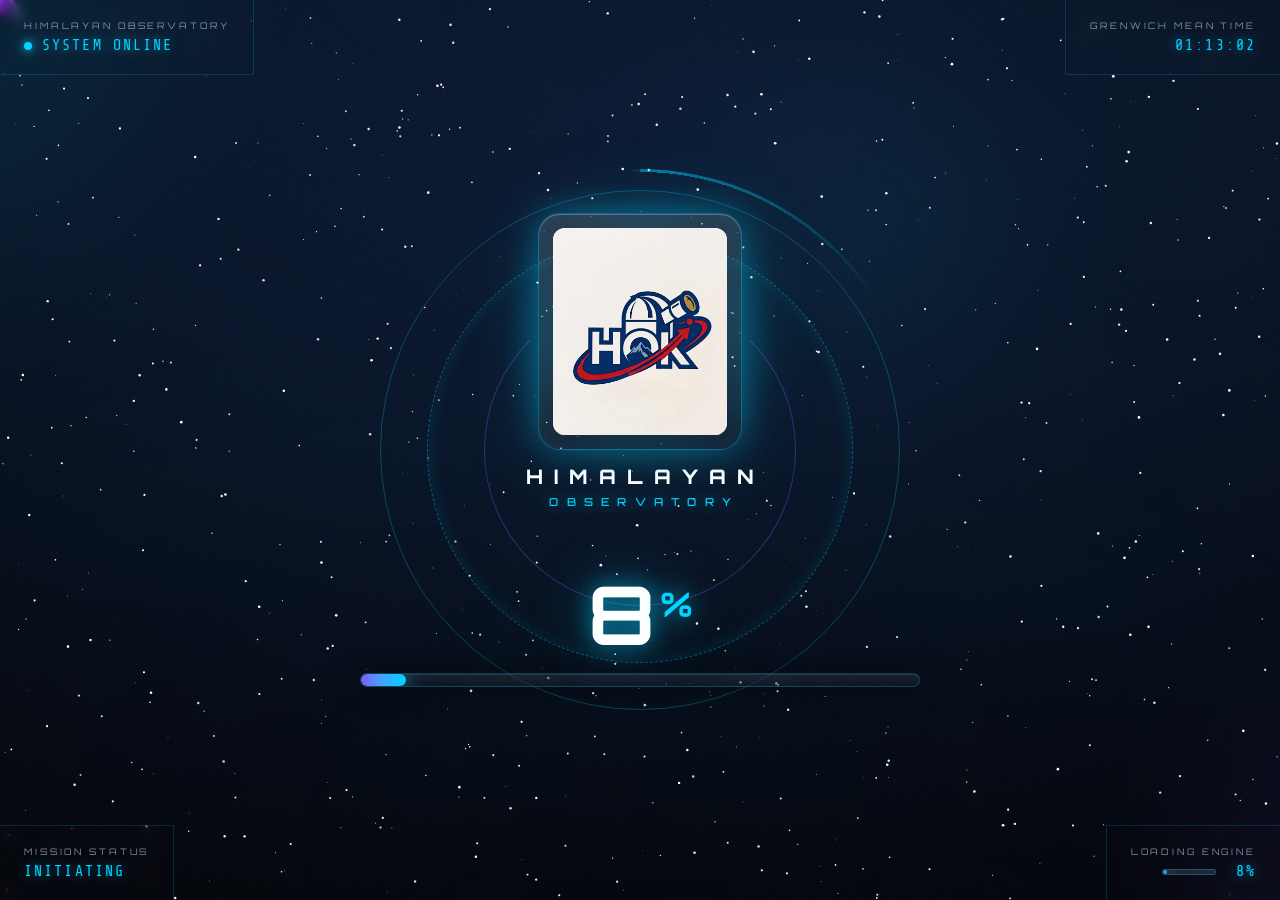
==== index.html @ 62c12fcb "loader + header" ====
<!DOCTYPE html>
<html lang="en" data-theme="dark">
<head>
  <meta charset="UTF-8" />
  <meta name="viewport" content="width=device-width, initial-scale=1.0, viewport-fit=cover" />
  <meta name="theme-color" content="#02040A" />
  <meta name="description" content="Himalayan Observatory — a world-class observatory perched in the Himalayas, where the sky is so dark it almost glows." />
  <title>Himalayan Observatory — Above the Clouds, Below the Stars</title>

  <!-- Google Fonts: premium aerospace typography -->
  <link rel="preconnect" href="https://fonts.googleapis.com" />
  <link rel="preconnect" href="https://fonts.gstatic.com" crossorigin />
  <link
    href="https://fonts.googleapis.com/css2?family=Orbitron:wght@500;600;700;800&family=Inter:wght@300;400;500;600&family=Share+Tech+Mono&display=swap"
    rel="stylesheet"
  />

  <!-- Loader sequence styles, then the command-interface site styles -->
  <link rel="stylesheet" href="css/loader.css" />
  <link rel="stylesheet" href="css/style.css" />
</head>
<body class="is-booting">

  <!-- ============================================================
       MISSION LOADER  (the entire launch sequence)
       ============================================================ -->
  <div id="loader" class="loader" role="status" aria-live="polite" aria-label="Launching Himalayan Observatory" aria-busy="true">

    <!-- Deep space background layers (decorative, aria-hidden) -->
    <div class="deep-space" aria-hidden="true">
      <div class="nebula nebula--blue"></div>
      <div class="nebula nebula--purple"></div>
      <div class="nebula nebula--teal"></div>
      <div class="rays"></div>
    </div>

    <!-- Interactive star / particle field rendered by canvas -->
    <canvas id="space" class="space-canvas" aria-hidden="true"></canvas>

    <!-- Vignette + scanline grain for cinematic depth -->
    <div class="vignette" aria-hidden="true"></div>
    <div class="grain" aria-hidden="true"></div>

    <!-- ============================================================
         HUD CORNERS
         ============================================================ -->
    <!-- Top Left : System status -->
    <header class="hud hud--tl" aria-label="System status">
      <span class="hud__eyebrow">HIMALAYAN OBSERVATORY</span>
      <span class="hud__value hud__value--system">
        <span class="status-dot" aria-hidden="true"></span>
        SYSTEM <span id="systemStatus">ONLINE</span>
      </span>
    </header>

    <!-- Top Right : UTC clock -->
    <div class="hud hud--tr" aria-label="Current UTC time">
      <span class="hud__eyebrow">GRENWICH MEAN TIME</span>
      <span class="hud__value hud__value--time" id="utcTime">00:00:00</span>
    </div>

    <!-- Bottom Left : Mission state -->
    <footer class="hud hud--bl" aria-label="Mission status">
      <span class="hud__eyebrow">MISSION STATUS</span>
      <span class="hud__value hud__value--status" id="missionStatus">STANDBY</span>
    </footer>

    <!-- Bottom Right : Loading engine telemetry -->
    <div class="hud hud--br" aria-label="Loading engine telemetry">
      <span class="hud__eyebrow">LOADING ENGINE</span>
      <span class="hud__value hud__value--engine">
        <span class="engine-gauge">
          <span class="engine-gauge__fill" id="engineGauge"></span>
        </span>
        <span id="enginePct">0%</span>
      </span>
    </div>

    <!-- ============================================================
         CENTER STAGE : scanner rings + logo + progress
         ============================================================ -->
    <main class="stage">

      <!-- Rotating scanner rings -->
      <div class="rings" aria-hidden="true">
        <div class="ring ring--r1"></div>
        <div class="ring ring--r2"></div>
        <div class="ring ring--r3"></div>
        <div class="ring ring--sweep"></div>
        <div class="ring ring--crosshair"></div>
      </div>

      <!-- Observatory logo -->
      <div class="logo" id="logo" aria-hidden="true">
        <div class="logo__frame">
          <img
            class="logo__img"
            src="assets/logo_himalayan.jpeg"
            alt=""
            role="presentation"
            width="1352"
            height="1600"
          />
        </div>
        <p class="logo__name">HIMALAYAN<span>OBSERVATORY</span></p>
      </div>

      <!-- Mission messages + percentage + progress bar -->
      <section class="telemetry" aria-live="off">
        <p class="mission-msg" id="missionMsg" aria-hidden="true">Initializing Observatory…</p>

        <p class="progress-pct" id="progressPct" aria-live="polite" aria-atomic="true">0<span class="progress-pct__sym">%</span></p>

        <div class="progress" role="progressbar" aria-label="Observatory loading progress"
             aria-valuemin="0" aria-valuemax="100" aria-valuenow="0" id="progressBar">
          <span class="progress__fill" id="progressFill"></span>
          <span class="progress__shine" aria-hidden="true"></span>
        </div>
      </section>

    </main>

  </div>

  <!-- White flash + star-burst used during the final transition.
       Lives outside the loader so it stays crisp during the camera zoom. -->
  <div class="flash" id="flash" aria-hidden="true"></div>

  <!-- ============================================================
       HOMEPAGE  (revealed after MISSION READY transition)
       Embeds the full command-interface template: topbar, navbar,
       search overlay, notification panel, mobile menu and page.
       ============================================================ -->
  <div id="site" class="site" aria-hidden="true">

    <!-- Fixed Himalayan night backdrop: star field, Milky Way, alpenglow,
         layered mountain silhouettes and an observatory dome on the peak -->
    <div class="site-space" aria-hidden="true">
      <div class="site-space__stars"></div>
      <div class="site-space__milkyway"></div>
      <div class="site-space__twinkle"></div>
      <div class="site-space__alpenglow"></div>

      <!-- Satellite crossing the night sky -->
      <div class="site-space__sat" aria-hidden="true">
        <svg viewBox="0 0 140 84" fill="none">
          <defs>
            <linearGradient id="satPanel" x1="0" y1="0" x2="0" y2="1">
              <stop offset="0" stop-color="#2b6bd6"/>
              <stop offset="0.55" stop-color="#123c8a"/>
              <stop offset="1" stop-color="#081c46"/>
            </linearGradient>
            <linearGradient id="satBody" x1="0" y1="0" x2="0" y2="1">
              <stop offset="0" stop-color="#e4edff"/>
              <stop offset="0.5" stop-color="#93a7c4"/>
              <stop offset="1" stop-color="#33435f"/>
            </linearGradient>
            <linearGradient id="satTrail" x1="0" y1="0" x2="1" y2="0">
              <stop offset="0" stop-color="#7ad7ff" stop-opacity="0"/>
              <stop offset="0.7" stop-color="#7ad7ff" stop-opacity="0.16"/>
              <stop offset="1" stop-color="#bcdcff" stop-opacity="0.6"/>
            </linearGradient>
          </defs>

          <path d="M0 42 L56 42" stroke="url(#satTrail)" stroke-width="2"/>

          <rect x="6" y="28" width="52" height="16" rx="2" fill="url(#satPanel)" stroke="#9ad7ff" stroke-opacity="0.4"/>
          <rect x="82" y="28" width="52" height="16" rx="2" fill="url(#satPanel)" stroke="#9ad7ff" stroke-opacity="0.4"/>
          <path d="M18 29V43M30 29V43M42 29V43M54 29V43M94 29V43M106 29V43M118 29V43M130 29V43" stroke="#9ad7ff" stroke-opacity="0.4" stroke-width="1"/>
          <rect x="52" y="33" width="4" height="6" fill="#8fa3c0"/>
          <rect x="84" y="33" width="4" height="6" fill="#8fa3c0"/>

          <rect x="56" y="14" width="28" height="44" rx="6" fill="url(#satBody)" stroke="#cfe0ff" stroke-opacity="0.7"/>

          <path d="M70 14 L70 6" stroke="#e4edff" stroke-width="2"/>
          <circle cx="70" cy="4.5" r="3" fill="#ffd166"/>

          <rect x="60" y="20" width="20" height="9" rx="2" fill="#07152e"/>
          <circle cx="65.5" cy="24.5" r="2" fill="#00d4ff"/>
          <circle cx="74.5" cy="24.5" r="2" fill="#ff5c5c"/>

          <circle class="sat-beacon" cx="70" cy="48" r="2.2" fill="#ffd166"/>
        </svg>
      </div>

      <div class="site-space__mountains">
        <svg class="site-space__range site-space__range--back" viewBox="0 0 1600 400" preserveAspectRatio="none" aria-hidden="true">
          <defs>
            <linearGradient id="ssRangeBack" x1="0" y1="0" x2="0" y2="1">
              <stop offset="0" stop-color="#22365e" stop-opacity="0"/>
              <stop offset="0.45" stop-color="#22365e" stop-opacity="0.5"/>
              <stop offset="1" stop-color="#22365e" stop-opacity="0.85"/>
            </linearGradient>
          </defs>
          <path d="M0 400 L0 258 L130 208 L250 246 L410 186 L540 238 L680 168 L820 220 L960 186 L1100 238 L1240 172 L1380 224 L1500 200 L1600 240 L1600 400 Z" fill="url(#ssRangeBack)"/>
        </svg>

        <svg class="site-space__range site-space__range--mid" viewBox="0 0 1600 400" preserveAspectRatio="none" aria-hidden="true">
          <defs>
            <linearGradient id="ssRangeMid" x1="0" y1="0" x2="0" y2="1">
              <stop offset="0" stop-color="#0d1a33" stop-opacity="0"/>
              <stop offset="0.45" stop-color="#0d1a33" stop-opacity="0.72"/>
              <stop offset="1" stop-color="#0d1a33" stop-opacity="0.95"/>
            </linearGradient>
          </defs>
          <path d="M0 400 L0 320 L180 268 L340 308 L500 250 L660 298 L820 242 L980 296 L1140 252 L1300 304 L1460 264 L1600 300 L1600 400 Z" fill="url(#ssRangeMid)"/>
        </svg>

        <svg class="site-space__range site-space__range--front" viewBox="0 0 1600 400" preserveAspectRatio="none" aria-hidden="true">
          <defs>
            <linearGradient id="ssRangeFront" x1="0" y1="0" x2="0" y2="1">
              <stop offset="0" stop-color="#050b16" stop-opacity="0"/>
              <stop offset="0.4" stop-color="#050b16" stop-opacity="0.85"/>
              <stop offset="1" stop-color="#050b16" stop-opacity="0.98"/>
            </linearGradient>
            <linearGradient id="ssBeam" x1="0" y1="0" x2="0" y2="1">
              <stop offset="0" stop-color="#7ad7ff" stop-opacity="0"/>
              <stop offset="1" stop-color="#7ad7ff" stop-opacity="0.4"/>
            </linearGradient>
          </defs>
          <path d="M0 400 L0 372 L150 338 L300 364 L460 330 L620 366 L800 330 L862 300 L940 336 L1100 352 L1260 318 L1420 352 L1540 330 L1600 346 L1600 400 Z" fill="url(#ssRangeFront)"/>
          <g class="site-space__dome">
            <rect x="840" y="296" width="44" height="12" rx="2" fill="#07101f"/>
            <path class="site-space__dome-shell" d="M842 296 A20 20 0 0 1 882 296 Z" fill="#0a1428"/>
            <path class="site-space__dome-slit" d="M858 276 L862 276 L862 296 L858 296 Z" fill="#00d4ff" opacity="0.9"/>
            <path class="site-space__beam" d="M854 282 L866 282 L878 148 L842 148 Z" fill="url(#ssBeam)"/>
          </g>
        </svg>

        <div class="site-space__mist site-space__mist--1"></div>
        <div class="site-space__mist site-space__mist--2"></div>
      </div>

      <div class="site-space__vignette"></div>
      <div class="site-space__grain"></div>
    </div>

    <!-- Top information bar (thin strip above the navigation) -->
    <div class="topbar" id="topbar" role="complementary" aria-label="Observatory conditions">
      <div class="topbar__inner">
        <div class="topbar__conditions">
          <span class="topbar__item">
            <span class="topbar__dot topbar__dot--green" aria-hidden="true"></span>
            SKY CLEAR · BORTLE 2
          </span>
          <span class="topbar__item">
            <svg class="topbar__icon" viewBox="0 0 24 24" fill="none" aria-hidden="true">
              <path d="M12 3a6 6 0 0 1 6 6c0 4-2.5 6-6 9.5C8.5 15 6 13 6 9a6 6 0 0 1 6-6Z" stroke="currentColor" stroke-width="1.6"/>
              <circle cx="12" cy="9" r="2" stroke="currentColor" stroke-width="1.6"/>
            </svg>
            −8°C
          </span>
          <span class="topbar__item">
            <svg class="topbar__icon" viewBox="0 0 24 24" fill="none" aria-hidden="true">
              <path d="M12 3a9 9 0 1 0 9 9c0-.8-.1-1.6-.3-2.3C19.8 11.6 18 12 16.5 12A7.5 7.5 0 0 1 9 4.5C9 3 9.4 1.2 10.7.3A9 9 0 0 0 12 3Z" stroke="currentColor" stroke-width="1.6" stroke-linejoin="round"/>
            </svg>
            MOON WAXING GIBBOUS 92%
          </span>
          <span class="topbar__item">
            <svg class="topbar__icon" viewBox="0 0 24 24" fill="none" aria-hidden="true">
              <circle cx="12" cy="12" r="9" stroke="currentColor" stroke-width="1.6"/>
              <path d="M12 7v5l3.5 2" stroke="currentColor" stroke-width="1.6" stroke-linecap="round"/>
            </svg>
            OPEN 6 PM — 4 AM IST
          </span>
        </div>

        <div class="topbar__social" aria-label="Follow the observatory">
          <a href="#" class="topbar__social-link" aria-label="Instagram">
            <svg viewBox="0 0 24 24" fill="none" aria-hidden="true">
              <rect x="3" y="3" width="18" height="18" rx="5" stroke="currentColor" stroke-width="1.6"/>
              <circle cx="12" cy="12" r="4" stroke="currentColor" stroke-width="1.6"/>
              <circle cx="17.2" cy="6.8" r="1.2" fill="currentColor"/>
            </svg>
          </a>
          <a href="#" class="topbar__social-link" aria-label="YouTube">
            <svg viewBox="0 0 24 24" fill="none" aria-hidden="true">
              <path d="M22 12c0-2.6-.3-4.4-.7-5.3a2.7 2.7 0 0 0-1.7-1.7C18.6 4.6 12 4.6 12 4.6s-6.6 0-7.6.4a2.7 2.7 0 0 0-1.7 1.7C2.3 7.6 2 9.4 2 12s.3 4.4.7 5.3a2.7 2.7 0 0 0 1.7 1.7c1 .4 7.6.4 7.6.4s6.6 0 7.6-.4a2.7 2.7 0 0 0 1.7-1.7c.4-.9.7-2.7.7-5.3Z" stroke="currentColor" stroke-width="1.6"/>
              <path d="M10 9.5v5l4.5-2.5L10 9.5Z" fill="currentColor"/>
            </svg>
          </a>
          <a href="#" class="topbar__social-link" aria-label="X">
            <svg viewBox="0 0 24 24" fill="none" aria-hidden="true">
              <path d="M4 4l16 16M20 4L4 20" stroke="currentColor" stroke-width="1.8" stroke-linecap="round"/>
            </svg>
          </a>
        </div>
      </div>
    </div>

    <!-- Primary navigation -->
    <header class="nav" id="navbar" role="banner">
      <div class="nav__inner">
        <a class="brand" href="#home" aria-label="Himalayan Observatory — home">
          <span class="brand__logo" aria-hidden="true">
            <img src="assets/logo_himalayan.jpeg" alt="" width="1352" height="1600" />
          </span>
          <span class="brand__text">
            <span class="brand__title">HIMALAYAN <em>OBSERVATORY</em></span>
            <span class="brand__tagline">Gateway to the Universe</span>
          </span>
        </a>

        <nav class="menu" id="menu" aria-label="Primary">
          <a class="menu__link is-active" href="#home" aria-current="page">Home</a>
          <a class="menu__link" href="#about">About</a>
          <a class="menu__link" href="#observatory">Observatory</a>
          <a class="menu__link" href="#experiences">Experiences</a>
          <a class="menu__link" href="#events">Events</a>
          <a class="menu__link" href="#academy">Academy</a>
          <a class="menu__link" href="#gallery">Gallery</a>
          <a class="menu__link" href="#blog">Blog</a>
          <a class="menu__link" href="#games">Games</a>
          <a class="menu__link" href="#contact">Contact</a>
        </nav>

        <div class="actions">
          <button class="icon-btn icon-btn--search" id="searchBtn" type="button"
                  aria-label="Open search" aria-haspopup="dialog" aria-controls="searchOverlay">
            <svg viewBox="0 0 24 24" fill="none" aria-hidden="true">
              <circle cx="11" cy="11" r="7" stroke="currentColor" stroke-width="1.7"/>
              <path d="m20 20-3.5-3.5" stroke="currentColor" stroke-width="1.7" stroke-linecap="round"/>
            </svg>
            <span class="icon-btn__ring" aria-hidden="true"></span>
          </button>

          <button class="icon-btn icon-btn--bell" id="bellBtn" type="button"
                  aria-label="Notifications" aria-haspopup="dialog" aria-controls="notifPanel"
                  aria-expanded="false">
            <svg viewBox="0 0 24 24" fill="none" aria-hidden="true">
              <path d="M6 9a6 6 0 0 1 12 0c0 5 2 6 2 6H4s2-1 2-6Z" stroke="currentColor" stroke-width="1.7" stroke-linejoin="round"/>
              <path d="M10 19a2.2 2.2 0 0 0 4 0" stroke="currentColor" stroke-width="1.7" stroke-linecap="round"/>
            </svg>
            <span class="icon-btn__badge" id="bellBadge" aria-hidden="true">3</span>
          </button>

          <a class="btn btn--outline" href="#sky">
            <span class="btn__pulse" aria-hidden="true"></span>
            <span class="btn__label">Live Sky</span>
          </a>

          <a class="btn btn--primary" href="#book">
            <svg class="btn__spark" viewBox="0 0 24 24" fill="none" aria-hidden="true">
              <path d="M12 3v18M3 12h18" stroke="currentColor" stroke-width="2" stroke-linecap="round"/>
            </svg>
            <span class="btn__label">Book Experience</span>
          </a>

          <button class="burger" id="burger" type="button"
                  aria-label="Open menu" aria-expanded="false" aria-controls="mobileMenu">
            <span class="burger__line" aria-hidden="true"></span>
            <span class="burger__line" aria-hidden="true"></span>
            <span class="burger__line" aria-hidden="true"></span>
          </button>
        </div>
      </div>
    </header>

    <!-- Search overlay (fullscreen) -->
    <div class="search-overlay" id="searchOverlay" role="dialog" aria-modal="true"
         aria-label="Search the cosmos" aria-hidden="true">
      <div class="search-overlay__bg" aria-hidden="true"></div>

      <form class="search-overlay__box" id="searchForm" role="search">
        <span class="search-overlay__icon" aria-hidden="true">
          <svg viewBox="0 0 24 24" fill="none">
            <circle cx="11" cy="11" r="7" stroke="currentColor" stroke-width="1.7"/>
            <path d="m20 20-3.5-3.5" stroke="currentColor" stroke-width="1.7" stroke-linecap="round"/>
          </svg>
        </span>
        <input class="search-overlay__input" id="searchInput" type="search"
               placeholder="Search the cosmos…" autocomplete="off" aria-label="Search the cosmos" />
        <button class="search-overlay__close" id="searchClose" type="button" aria-label="Close search">
          <svg viewBox="0 0 24 24" fill="none" aria-hidden="true">
            <path d="M6 6l12 12M18 6L6 18" stroke="currentColor" stroke-width="1.8" stroke-linecap="round"/>
          </svg>
        </button>
        <p class="search-overlay__hint" id="searchHint">Press <kbd>Esc</kbd> to close</p>
      </form>

      <div class="search-overlay__suggest" id="searchSuggest" aria-hidden="true">
        <p class="search-overlay__label">Popular searches</p>
        <div class="search-overlay__chips">
          <button class="chip" type="button">Meteor Shower</button>
          <button class="chip" type="button">Milky Way</button>
          <button class="chip" type="button">Saturn</button>
          <button class="chip" type="button">Telescope</button>
          <button class="chip" type="button">Book a Night</button>
        </div>
      </div>
    </div>

    <!-- Notification panel -->
    <div class="notif" id="notifPanel" role="dialog" aria-label="Notifications"
         aria-hidden="true">
      <header class="notif__head">
        <span class="notif__title">Mission Alerts</span>
        <span class="notif__clear" id="notifClear" role="button" tabindex="0" aria-label="Clear notifications">Clear all</span>
      </header>

      <ul class="notif__list" id="notifList">
        <li class="notif__item notif__item--new">
          <span class="notif__icon" aria-hidden="true">☄</span>
          <span class="notif__body">
            <span class="notif__msg">Perseids meteor shower peaks tonight</span>
            <span class="notif__time">Peak 2:00 AM · Live Sky</span>
          </span>
          <span class="notif__tag notif__tag--alert">NOW</span>
        </li>
        <li class="notif__item notif__item--new">
          <span class="notif__icon" aria-hidden="true">✦</span>
          <span class="notif__body">
            <span class="notif__msg">Astronomy Night under the Milky Way</span>
            <span class="notif__time">This Saturday · Book early</span>
          </span>
          <span class="notif__tag notif__tag--event">EVENT</span>
        </li>
        <li class="notif__item">
          <span class="notif__icon" aria-hidden="true">◈</span>
          <span class="notif__body">
            <span class="notif__msg">New workshop: Deep Space Imaging</span>
            <span class="notif__time">Starts next week · Academy</span>
          </span>
          <span class="notif__tag notif__tag--class">WORKSHOP</span>
        </li>
      </ul>
    </div>

    <!-- Mobile menu overlay (fullscreen) -->
    <div class="mobile-menu" id="mobileMenu" role="dialog" aria-modal="true"
         aria-label="Menu" aria-hidden="true">
      <div class="mobile-menu__stars" aria-hidden="true"></div>
      <div class="mobile-menu__veil" aria-hidden="true"></div>

      <div class="mobile-menu__content">
        <div class="mobile-menu__brand" aria-hidden="true">
          <span class="mobile-menu__logo">
            <img src="assets/logo_himalayan.jpeg" alt="" width="1352" height="1600" />
          </span>
          <span class="mobile-menu__name">HIMALAYAN <em>OBSERVATORY</em></span>
        </div>

        <nav class="mobile-menu__nav" id="mobileNav" aria-label="Mobile">
          <a class="mobile-menu__link is-active" href="#home">Home</a>
          <a class="mobile-menu__link" href="#about">About</a>
          <a class="mobile-menu__link" href="#observatory">Observatory</a>
          <a class="mobile-menu__link" href="#experiences">Experiences</a>
          <a class="mobile-menu__link" href="#events">Events</a>
          <a class="mobile-menu__link" href="#academy">Academy</a>
          <a class="mobile-menu__link" href="#gallery">Gallery</a>
          <a class="mobile-menu__link" href="#blog">Blog</a>
          <a class="mobile-menu__link" href="#games">Games</a>
          <a class="mobile-menu__link" href="#contact">Contact</a>
        </nav>

        <div class="mobile-menu__actions">
          <a class="btn btn--primary btn--wide" href="#book">Book Now</a>
          <a class="btn btn--outline btn--wide" href="#sky">Live Sky</a>
        </div>
      </div>
    </div>

    <!-- Page content (sections under the fixed navbar) -->
    <main class="page" id="page">
      <section class="hero" id="home">
        <p class="hero__eyebrow">THE ROOF OF THE WORLD</p>
        <h1 class="hero__title">Above the clouds.<br /><span>Below the stars.</span></h1>
        <p class="hero__sub">A world-class observatory perched in the Himalayas, where the sky is so dark it almost glows.</p>
        <div class="hero__cta">
          <a class="btn btn--primary" href="#book">Begin Your Expedition</a>
          <a class="btn btn--outline" href="#observatory">Explore the Observatory</a>
        </div>
      </section>

      <section class="demo" id="about"><h2>About</h2></section>
      <section class="demo" id="observatory"><h2>Observatory</h2></section>
      <section class="demo" id="experiences"><h2>Experiences</h2></section>
      <section class="demo" id="events"><h2>Events</h2></section>
      <section class="demo" id="academy"><h2>Academy</h2></section>
      <section class="demo" id="gallery"><h2>Gallery</h2></section>
      <section class="demo" id="blog"><h2>Blog</h2></section>
      <section class="demo" id="games"><h2>Games</h2></section>
      <section class="demo" id="contact"><h2>Contact</h2></section>

      <footer class="demo__footer">
        <span>28.5°N · 83.9°E · 3,650 M</span>
        <span>Himalayan Observatory · Command Interface</span>
      </footer>
    </main>

  </div>

  <script src="js/loader.js"></script>
  <script src="js/main.js"></script>
</body>
</html>
---- css/loader.css ----
/* ==========================================================================
   HIMALAYAN OBSERVATORY — Cinematic Launch Sequence
   ==========================================================================
   Sections
   01. Design tokens & base reset
   02. Loader screen & deep-space background
   03. Star canvas
   04. Vignette / grain / flash
   05. HUD corners
   06. Floating data panels
   07. Center stage (rings · logo · telemetry)
   08. Homepage reveal
   09. Keyframe library
   10. Responsive breakpoints
   11. Accessibility (reduced motion · keyboard)
   ========================================================================== */

/* 01 — DESIGN TOKENS & BASE ---------------------------------------------- */
:root {
  --bg-deep:      #02040A;
  --bg-secondary: #071326;
  --accent-blue:  #00D4FF;
  --accent-purple:#7A5CFF;
  --white:        #FFFFFF;
  --grey:         #A0AEC0;
  --glow:         rgba(0, 212, 255, 0.6);

  --font-display: 'Orbitron', sans-serif;
  --font-ui:      'Inter', sans-serif;
  --font-mono:    'Share Tech Mono', monospace;

  --ease-out:     cubic-bezier(0.16, 1, 0.3, 1);
  --ease-in-out:  cubic-bezier(0.65, 0, 0.35, 1);
}

*,
*::before,
*::after {
  margin: 0;
  padding: 0;
  box-sizing: border-box;
}

html,
body {
  height: 100%;
  overflow: hidden;
}

body {
  font-family: var(--font-ui);
  color: var(--white);
  background: var(--bg-deep);
  -webkit-font-smoothing: antialiased;
  text-rendering: optimizeLegibility;
}

button {
  font: inherit;
  color: inherit;
}

/* 02 — LOADER SCREEN & DEEP-SPACE BACKGROUND ------------------------------ */
.loader {
  position: fixed;
  inset: 0;
  z-index: 100;
  overflow: hidden;
  background:
    radial-gradient(120% 90% at 50% 12%, #0A1730 0%, var(--bg-secondary) 42%, var(--bg-deep) 100%);
  transition: transform 1.6s var(--ease-in-out), filter 1.6s var(--ease-in-out), opacity 1.1s ease;
  will-change: transform, filter, opacity;
}

/* Final camera-zoom state */
.loader.is-zooming {
  transform: scale(6) translateZ(0);
  filter: blur(28px) brightness(2.2);
  opacity: 0;
}

/* Hides the whole loader after the reveal completes */
.loader.is-gone {
  display: none;
}

/* Nebula clouds — soft blurred radial glows */
.deep-space {
  position: absolute;
  inset: -15%;
  pointer-events: none;
  filter: blur(60px);
  z-index: 0;
}

.nebula {
  position: absolute;
  border-radius: 50%;
  opacity: 0.5;
  will-change: transform, opacity;
}

.nebula--blue {
  width: 58vmax;
  height: 58vmax;
  left: -12%;
  top: -18%;
  background: radial-gradient(circle at 35% 40%, rgba(0, 212, 255, 0.28), transparent 62%);
  animation: nebulaDrift 26s var(--ease-in-out) infinite alternate;
}

.nebula--purple {
  width: 52vmax;
  height: 52vmax;
  right: -14%;
  bottom: -16%;
  background: radial-gradient(circle at 60% 55%, rgba(122, 92, 255, 0.3), transparent 60%);
  animation: nebulaDrift 32s var(--ease-in-out) infinite alternate-reverse;
}

.nebula--teal {
  width: 40vmax;
  height: 40vmax;
  right: 22%;
  top: 8%;
  background: radial-gradient(circle at 50% 50%, rgba(0, 212, 255, 0.16), transparent 58%);
  animation: nebulaPulse 14s var(--ease-in-out) infinite alternate;
}

/* Soft rotating light rays behind the stage */
.rays {
  position: absolute;
  inset: -30%;
  background:
    repeating-conic-gradient(
      from 0deg,
      rgba(0, 212, 255, 0.05) 0deg 8deg,
      transparent 8deg 26deg,
      rgba(122, 92, 255, 0.04) 26deg 34deg,
      transparent 34deg 52deg
    );
  animation: raysSpin 90s linear infinite;
  mask-image: radial-gradient(42% 42% at 50% 50%, #000 0%, transparent 72%);
  -webkit-mask-image: radial-gradient(42% 42% at 50% 50%, #000 0%, transparent 72%);
}

/* 03 — STAR CANVAS --------------------------------------------------------- */
.space-canvas {
  position: absolute;
  inset: 0;
  z-index: 1;
  pointer-events: none;
}

/* 04 — VIGNETTE / GRAIN / FLASH ------------------------------------------- */
.vignette {
  position: absolute;
  inset: 0;
  z-index: 5;
  pointer-events: none;
  background: radial-gradient(120% 120% at 50% 50%, transparent 52%, rgba(2, 4, 10, 0.55) 82%, rgba(2, 4, 10, 0.9) 100%);
}

.grain {
  position: absolute;
  inset: 0;
  z-index: 6;
  pointer-events: none;
  opacity: 0.05;
  background-image: url("data:image/svg+xml,%3Csvg xmlns='http://www.w3.org/2000/svg' width='120' height='120'%3E%3Cfilter id='n'%3E%3CfeTurbulence type='fractalNoise' baseFrequency='0.9' numOctaves='2'/%3E%3C/filter%3E%3Crect width='100%25' height='100%25' filter='url(%23n)'/%3E%3C/svg%3E");
  animation: grainShift 0.9s steps(3) infinite;
}

/* White flash used during the final jump */
.flash {
  position: fixed;
  inset: 0;
  z-index: 999;
  pointer-events: none;
  background: #FFFFFF;
  opacity: 0;
}

.flash.is-lit {
  opacity: 1;
  transition: opacity 0.12s linear;
}

.flash.is-fading {
  opacity: 0;
  transition: opacity 0.9s ease;
}

/* 05 — HUD CORNERS ---------------------------------------------------------- */
.hud {
  position: absolute;
  z-index: 10;
  display: flex;
  flex-direction: column;
  gap: 6px;
  padding: 20px 24px;
  animation: hudIn 0.7s var(--ease-out) both;
  user-select: none;
}

.hud--tl { top: 0; left: 0; text-align: left;  border-right: 1px solid rgba(0, 212, 255, 0.18); border-bottom: 1px solid rgba(0, 212, 255, 0.18); backdrop-filter: blur(6px); }
.hud--tr { top: 0; right: 0; text-align: right; border-left: 1px solid rgba(0, 212, 255, 0.18);  border-bottom: 1px solid rgba(0, 212, 255, 0.18); backdrop-filter: blur(6px); }
.hud--bl { bottom: 0; left: 0; text-align: left; border-right: 1px solid rgba(0, 212, 255, 0.18); border-top: 1px solid rgba(0, 212, 255, 0.18);    backdrop-filter: blur(6px); }
.hud--br { bottom: 0; right: 0; text-align: right; border-left: 1px solid rgba(0, 212, 255, 0.18); border-top: 1px solid rgba(0, 212, 255, 0.18);     backdrop-filter: blur(6px); }

.hud__eyebrow {
  font-family: var(--font-display);
  font-size: 9px;
  letter-spacing: 0.32em;
  color: var(--grey);
  opacity: 0.8;
}

.hud__value {
  font-family: var(--font-mono);
  font-size: 15px;
  letter-spacing: 0.14em;
  color: var(--accent-blue);
  text-shadow: 0 0 12px var(--glow);
}

.hud__value--system {
  display: flex;
  align-items: center;
  gap: 10px;
}

/* Pulsing status indicator */
.status-dot {
  width: 8px;
  height: 8px;
  border-radius: 50%;
  background: var(--accent-blue);
  box-shadow: 0 0 10px var(--accent-blue), 0 0 22px var(--glow);
  animation: dotPulse 1.6s ease-in-out infinite;
}

/* Engine gauge in bottom-right HUD */
.engine-gauge {
  display: inline-block;
  width: 54px;
  height: 6px;
  margin-right: 10px;
  border-radius: 99px;
  background: rgba(160, 174, 192, 0.18);
  border: 1px solid rgba(0, 212, 255, 0.28);
  overflow: hidden;
  vertical-align: middle;
}

.engine-gauge__fill {
  display: block;
  height: 100%;
  width: 0%;
  border-radius: 99px;
  background: linear-gradient(90deg, var(--accent-purple), var(--accent-blue));
  box-shadow: 0 0 12px var(--glow);
  transition: width 0.35s var(--ease-out);
}

/* 07 — CENTER STAGE -------------------------------------------------------- */
.stage {
  position: absolute;
  inset: 0;
  z-index: 7;
  display: flex;
  flex-direction: column;
  align-items: center;
  justify-content: center;
  gap: 26px;
}

/* --- Scanner rings ------------------------------------------------------- */
.rings {
  position: absolute;
  top: 50%;
  left: 50%;
  transform: translate(-50%, -50%);
  width: min(58vmin, 520px);
  height: min(58vmin, 520px);
  pointer-events: none;
}

.ring {
  position: absolute;
  inset: 0;
  border-radius: 50%;
  will-change: transform;
}

.ring--r1 {
  border: 1px solid rgba(0, 212, 255, 0.28);
  animation: ringSpin 14s linear infinite;
}

.ring--r2 {
  inset: 9%;
  border: 1px dashed rgba(0, 212, 255, 0.4);
  animation: ringSpin 22s linear infinite reverse;
  box-shadow: 0 0 18px rgba(0, 212, 255, 0.12) inset;
}

.ring--r3 {
  inset: 20%;
  border: 1px solid rgba(122, 92, 255, 0.35);
  border-top-color: transparent;
  animation: ringSpin 8s var(--ease-in-out) infinite;
}

/* Radar-style sweep */
.ring--sweep {
  inset: -4%;
  background: conic-gradient(from 0deg, rgba(0, 212, 255, 0.4), transparent 16%);
  -webkit-mask: radial-gradient(farthest-side, transparent calc(100% - 3px), #000 calc(100% - 3px));
  mask: radial-gradient(farthest-side, transparent calc(100% - 3px), #000 calc(100% - 3px));
  animation: ringSpin 3.4s linear infinite;
  filter: drop-shadow(0 0 10px var(--accent-blue));
}

/* Thin tick crosshair */
.ring--crosshair {
  inset: 4%;
  background:
    repeating-conic-gradient(from 0deg, rgba(255, 255, 255, 0.22) 0deg 0.5deg, transparent 0.5deg 12deg);
  -webkit-mask: radial-gradient(farthest-side, transparent calc(100% - 1px), #000 calc(100% - 1px));
  mask: radial-gradient(farthest-side, transparent calc(100% - 1px), #000 calc(100% - 1px));
  animation: ringSpin 30s linear infinite reverse;
}

/* --- Logo ---------------------------------------------------------------- */
.logo {
  display: flex;
  flex-direction: column;
  align-items: center;
  gap: 14px;
  opacity: 0;
  animation: logoIn 0.9s 0.45s var(--ease-out) forwards;
}

.logo__frame {
  position: relative;
  z-index: 0;
  padding: 14px;
  border-radius: 22px;
  background: linear-gradient(165deg, rgba(255, 255, 255, 0.14), rgba(255, 255, 255, 0.04));
  border: 1px solid rgba(0, 212, 255, 0.35);
  backdrop-filter: blur(12px);
  -webkit-backdrop-filter: blur(12px);
  box-shadow:
    0 0 34px rgba(0, 212, 255, 0.35),
    0 0 80px rgba(0, 212, 255, 0.18),
    inset 0 1px 0 rgba(255, 255, 255, 0.25),
    inset 0 0 22px rgba(0, 212, 255, 0.1);
  animation: logoHalo 6s var(--ease-in-out) infinite;
}

/* Soft breathing halo behind the frame */
.logo__frame::after {
  content: "";
  position: absolute;
  inset: -22%;
  z-index: -1;
  border-radius: 50%;
  background: radial-gradient(circle, rgba(0, 212, 255, 0.32), transparent 62%);
  filter: blur(14px);
  animation: logoHaloPulse 4.5s ease-in-out infinite;
}

.logo__img {
  display: block;
  height: clamp(128px, 23vmin, 210px);
  width: auto;
  border-radius: 12px;
  background: #FFFFFF;
}

.logo__name {
  font-family: var(--font-display);
  font-weight: 800;
  font-size: clamp(14px, 2.4vmin, 20px);
  letter-spacing: 0.55em;
  text-indent: 0.55em;
  text-align: center;
  color: var(--white);
}

.logo__name span {
  display: block;
  font-weight: 500;
  font-size: clamp(8px, 1.4vmin, 11px);
  letter-spacing: 0.75em;
  text-indent: 0.75em;
  margin-top: 6px;
  color: var(--accent-blue);
  text-shadow: 0 0 14px var(--glow);
}

/* --- Telemetry ----------------------------------------------------------- */
.telemetry {
  display: flex;
  flex-direction: column;
  align-items: center;
  gap: 18px;
  width: min(80vw, 560px);
  opacity: 0;
  animation: telemetryIn 0.7s 0.7s var(--ease-out) forwards;
}

.mission-msg {
  font-family: var(--font-display);
  font-size: clamp(10px, 1.7vmin, 13px);
  font-weight: 600;
  letter-spacing: 0.4em;
  text-indent: 0.4em;
  color: var(--accent-blue);
  text-shadow: 0 0 18px var(--glow);
  min-height: 1.6em;
  transition: opacity 0.3s ease, transform 0.3s var(--ease-out);
}

.mission-msg.is-hidden {
  opacity: 0;
  transform: translateY(6px) blur(3px);
}

.progress-pct {
  font-family: var(--font-display);
  font-weight: 700;
  font-size: clamp(44px, 9vmin, 82px);
  line-height: 1;
  color: var(--white);
  text-shadow: 0 0 22px var(--glow), 0 0 60px rgba(0, 212, 255, 0.4);
  font-variant-numeric: tabular-nums;
  animation: pctPulse 2.4s ease-in-out infinite;
}

.progress-pct__sym {
  font-size: 0.42em;
  color: var(--accent-blue);
  margin-left: 4px;
  vertical-align: super;
}

/* Glassmorphism neon progress bar */
.progress {
  position: relative;
  width: 100%;
  height: 14px;
  border-radius: 99px;
  background: linear-gradient(180deg, rgba(160, 174, 192, 0.12), rgba(160, 174, 192, 0.05));
  border: 1px solid rgba(0, 212, 255, 0.22);
  backdrop-filter: blur(10px);
  box-shadow: 0 0 26px rgba(0, 0, 0, 0.5), inset 0 1px 0 rgba(255, 255, 255, 0.08);
  overflow: hidden;
}

.progress__fill {
  display: block;
  height: 100%;
  width: 0%;
  border-radius: 99px;
  background: linear-gradient(90deg, var(--accent-purple) 0%, #4D9BFF 40%, var(--accent-blue) 100%);
  box-shadow: 0 0 18px var(--glow), 0 0 40px rgba(0, 212, 255, 0.4);
  transition: width 0.5s var(--ease-out);
}

.progress__shine {
  position: absolute;
  top: 0;
  bottom: 0;
  left: -40%;
  width: 34%;
  border-radius: 99px;
  background: linear-gradient(100deg, transparent, rgba(255, 255, 255, 0.35), transparent);
  animation: barShine 2.6s var(--ease-in-out) infinite;
}

/* --- MISSION READY state -------------------------------------------------- */
.mission-ready {
  display: flex;
  flex-direction: column;
  align-items: center;
  gap: 18px;
  text-align: center;
  animation: readyIn 0.9s var(--ease-out) both;
}

.mission-ready__title {
  font-family: var(--font-display);
  font-weight: 800;
  font-size: clamp(30px, 6.5vmin, 62px);
  letter-spacing: 0.28em;
  text-indent: 0.28em;
  color: var(--white);
  text-shadow: 0 0 18px rgba(0, 212, 255, 0.8), 0 0 70px var(--glow), 0 0 120px rgba(0, 212, 255, 0.5);
  animation: readyGlow 2.2s ease-in-out infinite;
}

.mission-ready__welcome {
  font-family: var(--font-display);
  font-weight: 500;
  font-size: clamp(11px, 2vmin, 15px);
  letter-spacing: 0.5em;
  text-indent: 0.5em;
  color: var(--accent-blue);
  text-shadow: 0 0 14px var(--glow);
}

.mission-ready__enter {
  margin-top: 10px;
  padding: 14px 42px;
  border-radius: 99px;
  border: 1px solid rgba(0, 212, 255, 0.5);
  background: rgba(0, 212, 255, 0.08);
  backdrop-filter: blur(10px);
  font-family: var(--font-display);
  font-weight: 600;
  font-size: 12px;
  letter-spacing: 0.34em;
  text-indent: 0.34em;
  color: var(--white);
  cursor: pointer;
  box-shadow: 0 0 24px rgba(0, 212, 255, 0.25), inset 0 0 18px rgba(0, 212, 255, 0.12);
  animation: ctaPulse 2.4s ease-in-out infinite;
}

.mission-ready__enter:hover {
  background: rgba(0, 212, 255, 0.18);
  box-shadow: 0 0 40px var(--glow), inset 0 0 24px rgba(0, 212, 255, 0.22);
}

.mission-ready__enter:focus-visible {
  outline: 2px solid var(--white);
  outline-offset: 3px;
}

/* 08 — HOMEPAGE REVEAL ------------------------------------------------------ */
.site {
  position: fixed;
  inset: 0;
  z-index: 1;
  display: flex;
  flex-direction: column;
  background:
    radial-gradient(110% 90% at 50% 0%, #0B1E3C 0%, var(--bg-secondary) 48%, var(--bg-deep) 100%);
  opacity: 0;
  transition: opacity 1.4s ease 0.15s;
  overflow: auto;
  scroll-behavior: smooth;
  will-change: opacity;
}

.site.is-visible {
  opacity: 1;
}

/* While the loader is playing, hold the homepage's entrance animations.
   Removed by main.js when the site is revealed, so the topbar, nav, menu
   links and hero play their full sequence in front of the user. The
   satellite is held too so it starts a fresh crossing right on reveal. */
body.is-booting .topbar,
body.is-booting .topbar *,
body.is-booting .nav,
body.is-booting .nav *,
body.is-booting .site-space__sat {
  animation-play-state: paused;
}

.site__bg {
  position: absolute;
  inset: 0;
  background: url("data:image/svg+xml,%3Csvg xmlns='http://www.w3.org/2000/svg' width='40' height='40'%3E%3Ccircle cx='3' cy='6' r='1' fill='%23ffffff' fill-opacity='0.5'/%3E%3Ccircle cx='30' cy='12' r='0.8' fill='%2300D4FF'/%3E%3Ccircle cx='12' cy='30' r='1' fill='%23ffffff' fill-opacity='0.35'/%3E%3Ccircle cx='34' cy='34' r='0.6' fill='%237A5CFF'/%3E%3C/svg%3E");
  animation: starFieldBg 220s linear infinite;
}

.site__nav {
  position: relative;
  display: flex;
  align-items: center;
  justify-content: space-between;
  padding: 26px 5vw;
  font-family: var(--font-display);
}

.site__brand {
  font-weight: 800;
  font-size: 15px;
  letter-spacing: 0.3em;
}

.site__brand em {
  font-style: normal;
  color: var(--accent-blue);
}

.site__links {
  display: flex;
  gap: 34px;
}

.site__links a {
  color: var(--grey);
  text-decoration: none;
  font-size: 11px;
  letter-spacing: 0.24em;
  transition: color 0.3s ease, text-shadow 0.3s ease;
}

.site__links a:hover {
  color: var(--white);
  text-shadow: 0 0 12px var(--glow);
}

.site__hero {
  position: relative;
  flex: 1;
  display: flex;
  flex-direction: column;
  align-items: center;
  justify-content: center;
  text-align: center;
  padding: 0 6vw;
  gap: 22px;
}

.site__eyebrow {
  font-family: var(--font-display);
  font-size: 11px;
  letter-spacing: 0.5em;
  text-indent: 0.5em;
  color: var(--accent-blue);
  text-shadow: 0 0 14px var(--glow);
}

.site__title {
  font-family: var(--font-display);
  font-weight: 800;
  font-size: clamp(30px, 7vmin, 68px);
  line-height: 1.12;
  letter-spacing: 0.06em;
}

.site__title span {
  background: linear-gradient(90deg, var(--accent-blue), var(--accent-purple));
  -webkit-background-clip: text;
  background-clip: text;
  -webkit-text-fill-color: transparent;
  filter: drop-shadow(0 0 26px rgba(0, 212, 255, 0.4));
}

.site__sub {
  max-width: 560px;
  color: var(--grey);
  font-size: 15px;
  line-height: 1.7;
  font-weight: 300;
}

.site__cta {
  margin-top: 12px;
  padding: 16px 48px;
  border-radius: 99px;
  text-decoration: none;
  font-family: var(--font-display);
  font-weight: 600;
  font-size: 12px;
  letter-spacing: 0.3em;
  text-indent: 0.3em;
  color: var(--bg-deep);
  background: linear-gradient(90deg, var(--accent-blue), #7AD7FF);
  box-shadow: 0 0 34px var(--glow);
  transition: transform 0.35s var(--ease-out), box-shadow 0.35s ease;
}

.site__cta:hover {
  transform: translateY(-3px);
  box-shadow: 0 0 54px var(--glow), 0 12px 30px rgba(0, 0, 0, 0.4);
}

.site__footer {
  position: relative;
  text-align: center;
  padding: 20px;
  font-family: var(--font-mono);
  font-size: 11px;
  letter-spacing: 0.24em;
  color: var(--grey);
}

/* 09 — KEYFRAME LIBRARY ------------------------------------------------------ */
@keyframes nebulaDrift {
  from { transform: translate(0, 0) scale(1); }
  to   { transform: translate(4%, 3%) scale(1.15); }
}

@keyframes nebulaPulse {
  from { opacity: 0.35; transform: scale(0.92); }
  to   { opacity: 0.6;  transform: scale(1.08); }
}

@keyframes raysSpin {
  to { transform: rotate(360deg); }
}

@keyframes grainShift {
  0%   { transform: translate(0, 0); }
  33%  { transform: translate(-2%, 2%); }
  66%  { transform: translate(2%, -2%); }
  100% { transform: translate(0, 0); }
}

@keyframes hudIn {
  from { opacity: 0; transform: translateY(-8px); }
  to   { opacity: 1; transform: translateY(0); }
}

@keyframes dotPulse {
  0%, 100% { opacity: 1; transform: scale(1); }
  50%      { opacity: 0.35; transform: scale(0.78); }
}

@keyframes ringSpin {
  to { transform: rotate(360deg); }
}

@keyframes logoIn {
  from { opacity: 0; transform: scale(0.82) translateY(10px); filter: blur(6px); }
  to   { opacity: 1; transform: scale(1) translateY(0); filter: blur(0); }
}

@keyframes logoFloat {
  0%, 100% { transform: translateY(0); }
  50%      { transform: translateY(-7px); }
}

@keyframes logoHalo {
  0%, 100% { box-shadow: 0 0 34px rgba(0, 212, 255, 0.35), 0 0 80px rgba(0, 212, 255, 0.18), inset 0 1px 0 rgba(255, 255, 255, 0.25), inset 0 0 22px rgba(0, 212, 255, 0.1); }
  50%      { box-shadow: 0 0 48px rgba(0, 212, 255, 0.5), 0 0 110px rgba(0, 212, 255, 0.26), inset 0 1px 0 rgba(255, 255, 255, 0.25), inset 0 0 26px rgba(0, 212, 255, 0.14); }
}

@keyframes logoHaloPulse {
  0%, 100% { opacity: 0.6; transform: scale(1); }
  50%      { opacity: 1;   transform: scale(1.08); }
}

@keyframes telemetryIn {
  from { opacity: 0; transform: translateY(20px); }
  to   { opacity: 1; transform: translateY(0); }
}

@keyframes pctPulse {
  0%, 100% { opacity: 1; }
  50%      { opacity: 0.72; }
}

@keyframes barShine {
  0%   { transform: translateX(0); }
  60%, 100% { transform: translateX(420%); }
}

@keyframes readyIn {
  from { opacity: 0; transform: scale(1.15); filter: blur(8px); }
  to   { opacity: 1; transform: scale(1); filter: blur(0); }
}

@keyframes readyGlow {
  0%, 100% { text-shadow: 0 0 18px rgba(0, 212, 255, 0.8), 0 0 70px var(--glow); }
  50%      { text-shadow: 0 0 26px rgba(0, 212, 255, 1), 0 0 90px var(--glow), 0 0 140px rgba(0, 212, 255, 0.6); }
}

@keyframes ctaPulse {
  0%, 100% { box-shadow: 0 0 24px rgba(0, 212, 255, 0.25), inset 0 0 18px rgba(0, 212, 255, 0.12); }
  50%      { box-shadow: 0 0 46px var(--glow), inset 0 0 26px rgba(0, 212, 255, 0.2); }
}

@keyframes starFieldBg {
  from { background-position: 0 0; }
  to   { background-position: 0 400px; }
}

/* 10 — RESPONSIVE BREAKPOINTS ------------------------------------------------ */
@media (max-width: 900px) {
  .hud { padding: 14px 16px; }
  .hud__eyebrow { font-size: 8px; }
  .hud__value { font-size: 13px; }
}

@media (max-width: 640px) {
  /* Keep the frame clean — tuck corner HUDs */
  .hud__eyebrow { display: none; }
  .hud { padding: 10px 12px; }
  .hud__value { font-size: 11px; }
  .hud--tl { border-right: 0; border-bottom: 1px solid rgba(0, 212, 255, 0.14); }
  .hud--tr { border-left: 0; border-bottom: 1px solid rgba(0, 212, 255, 0.14); }

  .stage { gap: 14px; }
  .rings { width: min(56vmin, 300px); height: min(56vmin, 300px); }

  .logo__frame { padding: 10px; border-radius: 16px; }
  .logo__img { height: clamp(92px, 18vmin, 140px); border-radius: 10px; }

  .telemetry { width: min(84vw, 340px); gap: 12px; }
  .progress-pct { font-size: clamp(38px, 13vmin, 56px); }
  .progress { height: 11px; }

  .site__links { display: none; }
}

/* Tablet: smaller scanner rings so they stay clear of the corners */
@media (min-width: 641px) and (max-width: 1024px) {
  .rings { width: min(54vmin, 460px); height: min(54vmin, 460px); }
}

/* Short screens (mobile landscape / small laptops): compact the stage so
   the progress bar can never be pushed out of view or covered */
@media (max-height: 560px) {
  .stage { gap: 10px; }
  .rings { width: min(50vmin, 260px); height: min(50vmin, 260px); }
  .logo__frame { padding: 8px; }
  .logo__img { height: clamp(70px, 16vmin, 96px); }
  .logo__name { display: none; }
  .telemetry { gap: 8px; }
  .progress-pct { font-size: clamp(30px, 10vmin, 40px); }
  .mission-msg { font-size: 9px; }
  .hud__eyebrow { display: none; }
  .hud { padding: 8px 10px; }
  .hud__value { font-size: 10px; }
}

@media (min-width: 1600px) {
  .rings { width: min(46vmin, 620px); height: min(46vmin, 620px); }
}

/* --- Ultrawide: cap stage proportions -------------------------------------- */
@media (min-width: 2400px) {
  .rings { width: 560px; height: 560px; }
}

/* 11 — ACCESSIBILITY --------------------------------------------------------- */
/* High-contrast focus ring for keyboard users */
a:focus-visible,
.mission-ready__enter:focus-visible {
  outline: 2px solid var(--accent-blue);
  outline-offset: 4px;
}

/* Respect reduced-motion preferences: keep it static and instant */
@media (prefers-reduced-motion: reduce) {
  *,
  *::before,
  *::after {
    animation-duration: 0.001s !important;
    animation-iteration-count: 1 !important;
    transition-duration: 0.001s !important;
  }

  .loader.is-zooming {
    transform: none;
    filter: none;
  }

  .grain { display: none; }
}
---- css/style.css ----
/* ==========================================================================
   HIMALAYAN OBSERVATORY — Command Interface Navigation
   ==========================================================================
   Sections
   01. Design tokens & reset
   02. Page backdrop (demo content)
   03. Top information bar
   04. Primary navigation
   05. Brand
   06. Center menu
   07. Actions (icon buttons · CTAs · burger)
   08. Search overlay
   09. Notification panel
   10. Mobile menu overlay
   11. Demo page sections
   12. Keyframe library
   13. Responsive breakpoints
   14. Accessibility (keyboard · reduced motion)
   ========================================================================== */

/* 01 — DESIGN TOKENS & RESET ---------------------------------------------- */
:root {
  --bg-deep:       #02040A;
  --bg-secondary:  #071326;
  --accent-blue:   #00D4FF;
  --accent-purple: #7A5CFF;
  --white:         #FFFFFF;
  --grey:          #A0AEC0;
  --glow:          rgba(0, 212, 255, 0.6);

  --font-display: 'Orbitron', sans-serif;
  --font-ui:      'Inter', sans-serif;
  --font-mono:    'Share Tech Mono', monospace;

  --ease-out:     cubic-bezier(0.16, 1, 0.3, 1);
  --ease-in-out:  cubic-bezier(0.65, 0, 0.35, 1);

  /* Fixed-header geometry (overridden in breakpoints) */
  --topbar-h:        34px;
  --nav-h:           80px;
  --nav-h-compact:   62px;

  --glass: rgba(7, 19, 38, 0.55);
  --glass-border: rgba(0, 212, 255, 0.18);
}

*,
*::before,
*::after {
  margin: 0;
  padding: 0;
  box-sizing: border-box;
}

html {
  scroll-behavior: smooth;
}

body {
  font-family: var(--font-ui);
  color: var(--white);
  background: var(--bg-deep);
  -webkit-font-smoothing: antialiased;
  text-rendering: optimizeLegibility;
  overflow-x: hidden;
}

/* Body scroll lock while an overlay is open */
body.is-locked {
  overflow: hidden;
}

/* On index.html the homepage scrolls inside #site, so the lock must
   reach that container too (the page's fixed navbar/overlays stay put). */
body.is-locked .site {
  overflow: hidden;
}

a {
  color: inherit;
  text-decoration: none;
}

button {
  font: inherit;
  color: inherit;
  background: none;
  border: 0;
  cursor: pointer;
}

ul { list-style: none; }

kbd {
  font-family: var(--font-mono);
  font-size: 11px;
  padding: 2px 7px;
  border-radius: 6px;
  border: 1px solid rgba(0, 212, 255, 0.4);
  background: rgba(0, 212, 255, 0.08);
}

/* 02 — DEEP-SPACE BACKDROP & PAGE ------------------------------------------- */
.page {
  position: relative;
  z-index: 1;
  min-height: 100vh;
  padding-top: calc(var(--topbar-h) + var(--nav-h) + 8px);
  background: transparent;
}

/* Fixed cinematic backdrop: a Himalayan night vista that stays put while
   the page scrolls over it — Milky Way, star field, alpenglow and layered
   mountain silhouettes crowned by a glowing observatory dome. */
.site-space {
  position: fixed;
  inset: 0;
  z-index: 0;
  overflow: hidden;
  pointer-events: none;
  background:
    radial-gradient(120% 90% at 50% 12%, #0A1730 0%, var(--bg-secondary) 42%, var(--bg-deep) 100%);
}

/* Dense star field drifting slowly upward */
.site-space__stars {
  position: absolute;
  inset: 0;
  z-index: 1;
  background-image: url("data:image/svg+xml,%3Csvg xmlns='http://www.w3.org/2000/svg' width='200' height='200'%3E%3Ccircle cx='40' cy='60' r='3' fill='%237AD7FF' opacity='0.2'/%3E%3Ccircle cx='40' cy='60' r='1.7' fill='%23ffffff' opacity='0.95'/%3E%3Ccircle cx='130' cy='30' r='2.8' fill='%23B8A6FF' opacity='0.2'/%3E%3Ccircle cx='130' cy='30' r='1.5' fill='%23ffffff' opacity='0.9'/%3E%3Ccircle cx='175' cy='95' r='3.2' fill='%237AD7FF' opacity='0.22'/%3E%3Ccircle cx='175' cy='95' r='1.9' fill='%23ffffff' opacity='1'/%3E%3Ccircle cx='80' cy='140' r='2.6' fill='%23ffffff' opacity='0.16'/%3E%3Ccircle cx='80' cy='140' r='1.4' fill='%23ffffff' opacity='0.85'/%3E%3Ccircle cx='150' cy='170' r='3' fill='%23B8A6FF' opacity='0.18'/%3E%3Ccircle cx='150' cy='170' r='1.6' fill='%23ffffff' opacity='0.9'/%3E%3Ccircle cx='20' cy='190' r='2.8' fill='%237AD7FF' opacity='0.18'/%3E%3Ccircle cx='20' cy='190' r='1.5' fill='%23ffffff' opacity='0.88'/%3E%3Ccircle cx='10' cy='30' r='0.7' fill='%23ffffff' opacity='0.6'/%3E%3Ccircle cx='60' cy='18' r='1' fill='%23ffffff' opacity='0.8'/%3E%3Ccircle cx='100' cy='55' r='0.6' fill='%23ffffff' opacity='0.5'/%3E%3Ccircle cx='160' cy='40' r='0.8' fill='%237AD7FF' opacity='0.65'/%3E%3Ccircle cx='190' cy='15' r='0.5' fill='%23ffffff' opacity='0.45'/%3E%3Ccircle cx='25' cy='85' r='0.9' fill='%23ffffff' opacity='0.7'/%3E%3Ccircle cx='95' cy='95' r='0.5' fill='%23ffffff' opacity='0.4'/%3E%3Ccircle cx='120' cy='70' r='0.7' fill='%23ffffff' opacity='0.6'/%3E%3Ccircle cx='45' cy='110' r='0.6' fill='%23ffffff' opacity='0.5'/%3E%3Ccircle cx='165' cy='120' r='0.7' fill='%23B8A6FF' opacity='0.6'/%3E%3Ccircle cx='185' cy='60' r='0.5' fill='%23ffffff' opacity='0.45'/%3E%3Ccircle cx='15' cy='130' r='0.5' fill='%23ffffff' opacity='0.4'/%3E%3Ccircle cx='55' cy='155' r='0.8' fill='%23ffffff' opacity='0.7'/%3E%3Ccircle cx='110' cy='180' r='0.6' fill='%237AD7FF' opacity='0.55'/%3E%3Ccircle cx='125' cy='130' r='0.5' fill='%23ffffff' opacity='0.4'/%3E%3Ccircle cx='35' cy='170' r='0.6' fill='%23ffffff' opacity='0.5'/%3E%3Ccircle cx='195' cy='125' r='0.5' fill='%23ffffff' opacity='0.4'/%3E%3Ccircle cx='70' cy='200' r='0.5' fill='%23ffffff' opacity='0.4'/%3E%3Ccircle cx='90' cy='175' r='0.7' fill='%23ffffff' opacity='0.6'/%3E%3Ccircle cx='140' cy='150' r='0.6' fill='%23ffffff' opacity='0.5'/%3E%3Ccircle cx='8' cy='60' r='0.5' fill='%23ffffff' opacity='0.45'/%3E%3Ccircle cx='178' cy='185' r='0.5' fill='%23ffffff' opacity='0.4'/%3E%3Ccircle cx='30' cy='40' r='0.5' fill='%23ffffff' opacity='0.4'/%3E%3Ccircle cx='120' cy='105' r='0.5' fill='%23ffffff' opacity='0.35'/%3E%3Ccircle cx='68' cy='78' r='0.5' fill='%23ffffff' opacity='0.4'/%3E%3Ccircle cx='155' cy='62' r='0.5' fill='%23ffffff' opacity='0.4'/%3E%3Ccircle cx='48' cy='140' r='0.6' fill='%23ffffff' opacity='0.5'/%3E%3Ccircle cx='170' cy='150' r='0.6' fill='%23ffffff' opacity='0.5'/%3E%3Ccircle cx='85' cy='30' r='0.7' fill='%23ffffff' opacity='0.6'/%3E%3Ccircle cx='200' cy='190' r='0.5' fill='%23ffffff' opacity='0.4'/%3E%3Ccircle cx='10' cy='10' r='0.6' fill='%23ffffff' opacity='0.5'/%3E%3Ccircle cx='115' cy='155' r='0.5' fill='%237AD7FF' opacity='0.5'/%3E%3Ccircle cx='140' cy='195' r='0.5' fill='%23ffffff' opacity='0.4'/%3E%3Ccircle cx='188' cy='170' r='0.6' fill='%23ffffff' opacity='0.5'/%3E%3Ccircle cx='75' cy='118' r='0.5' fill='%23ffffff' opacity='0.35'/%3E%3Ccircle cx='160' cy='95' r='0.5' fill='%23ffffff' opacity='0.4'/%3E%3Ccircle cx='35' cy='115' r='0.5' fill='%23ffffff' opacity='0.4'/%3E%3Ccircle cx='105' cy='20' r='0.6' fill='%23ffffff' opacity='0.5'/%3E%3Ccircle cx='195' cy='85' r='0.5' fill='%23ffffff' opacity='0.4'/%3E%3Ccircle cx='25' cy='155' r='0.5' fill='%23ffffff' opacity='0.4'/%3E%3C/svg%3E");
  background-size: 200px 200px;
  opacity: 1;
  animation: ssStarDrift 220s linear infinite;
}

/* Soft diagonal Milky Way band arcing across the sky */
.site-space__milkyway {
  position: absolute;
  top: -6%;
  left: -30%;
  width: 160%;
  height: 60%;
  z-index: 2;
  transform: translate3d(0, var(--mw-y, 0px), 0) rotate(-16deg);
  background:
    radial-gradient(ellipse 42% 58% at 30% 50%, rgba(190, 214, 255, 0.10), transparent 70%),
    radial-gradient(ellipse 30% 46% at 52% 54%, rgba(150, 130, 235, 0.07), transparent 70%),
    radial-gradient(ellipse 34% 42% at 74% 44%, rgba(0, 212, 255, 0.05), transparent 70%);
  filter: blur(8px);
  animation: ssMilkyway 26s var(--ease-out) infinite alternate;
}

/* Sparse brighter stars that slowly drift and softly twinkle */
.site-space__twinkle {
  position: absolute;
  inset: 0;
  z-index: 3;
  background-image: url("data:image/svg+xml,%3Csvg xmlns='http://www.w3.org/2000/svg' width='420' height='420'%3E%3Ccircle cx='60' cy='80' r='4.2' fill='%23ffffff' opacity='0.18'/%3E%3Ccircle cx='60' cy='80' r='2.2' fill='%23ffffff' opacity='0.95'/%3E%3Ccircle cx='300' cy='60' r='3.8' fill='%237AD7FF' opacity='0.2'/%3E%3Ccircle cx='300' cy='60' r='2' fill='%23ffffff' opacity='0.9'/%3E%3Ccircle cx='120' cy='240' r='4.4' fill='%23ffffff' opacity='0.2'/%3E%3Ccircle cx='120' cy='240' r='2.4' fill='%23ffffff' opacity='1'/%3E%3Ccircle cx='360' cy='200' r='4' fill='%23B8A6FF' opacity='0.18'/%3E%3Ccircle cx='360' cy='200' r='2.1' fill='%23ffffff' opacity='0.9'/%3E%3Ccircle cx='200' cy='360' r='3.8' fill='%23ffffff' opacity='0.16'/%3E%3Ccircle cx='200' cy='360' r='2' fill='%23ffffff' opacity='0.85'/%3E%3Ccircle cx='80' cy='380' r='4.2' fill='%237AD7FF' opacity='0.2'/%3E%3Ccircle cx='80' cy='380' r='2.2' fill='%23ffffff' opacity='0.95'/%3E%3Ccircle cx='250' cy='150' r='3.6' fill='%23ffffff' opacity='0.16'/%3E%3Ccircle cx='250' cy='150' r='1.9' fill='%23ffffff' opacity='0.8'/%3E%3Ccircle cx='40' cy='320' r='4' fill='%23B8A6FF' opacity='0.2'/%3E%3Ccircle cx='40' cy='320' r='2.1' fill='%23ffffff' opacity='0.9'/%3E%3Ccircle cx='360' cy='360' r='3.8' fill='%237AD7FF' opacity='0.18'/%3E%3Ccircle cx='360' cy='360' r='2' fill='%23ffffff' opacity='0.9'/%3E%3Ccircle cx='190' cy='60' r='4.2' fill='%23ffffff' opacity='0.2'/%3E%3Ccircle cx='190' cy='60' r='2.3' fill='%23ffffff' opacity='0.95'/%3E%3C/svg%3E");
  background-size: 420px 420px;
  animation: ssStarDriftBig 150s linear infinite, ssTwinkle 5.5s ease-in-out infinite alternate;
}

/* Soft pre-dawn alpenglow rising from the horizon */
.site-space__alpenglow {
  position: absolute;
  left: 50%;
  bottom: 0;
  width: 150%;
  height: 46vh;
  transform: translateX(-50%);
  z-index: 3;
  background:
    radial-gradient(55% 100% at 50% 100%, rgba(110, 160, 235, 0.13), transparent 62%),
    radial-gradient(38% 85% at 40% 100%, rgba(190, 120, 95, 0.06), transparent 68%),
    radial-gradient(34% 85% at 62% 100%, rgba(70, 200, 200, 0.05), transparent 68%);
  filter: blur(24px);
  animation: ssAlpenglow 20s var(--ease-out) infinite alternate;
}

/* A satellite crossing the night sky */
.site-space__sat {
  position: absolute;
  top: 20vh;
  left: 0;
  width: clamp(60px, 7vw, 118px);
  z-index: 5;
  opacity: 0;
  will-change: transform;
  animation: satFly 48s linear infinite;
  filter: drop-shadow(0 0 10px rgba(160, 200, 255, 0.5));
}

.site-space__sat svg {
  display: block;
  width: 100%;
  height: auto;
  animation: satGlint 6s ease-in-out infinite;
}

.site-space__sat .sat-beacon {
  animation: satBlink 1.2s steps(2, start) infinite;
}

/* Layered Himalayan mountain silhouettes (parallax via main.js) */
.site-space__mountains {
  position: absolute;
  left: 0;
  right: 0;
  bottom: 0;
  height: clamp(200px, 34vh, 440px);
  z-index: 4;
}

.site-space__range {
  position: absolute;
  left: 0;
  right: 0;
  bottom: -10vh;
  width: 100%;
  height: calc(100% + 20vh);
  will-change: transform;
}

/* Observatory dome + searchlight on the front peak */
.site-space__dome {
  filter: drop-shadow(0 0 6px rgba(0, 212, 255, 0.45));
}

.site-space__dome-shell {
  stroke: rgba(0, 212, 255, 0.55);
  stroke-width: 1.5;
  filter: drop-shadow(0 0 5px rgba(0, 212, 255, 0.5));
}

.site-space__dome-slit {
  filter: drop-shadow(0 0 6px rgba(0, 212, 255, 0.9));
}

.site-space__beam {
  animation: ssBeamPulse 3.4s ease-in-out infinite;
}

/* Drifting valley mist between the ridges */
.site-space__mist {
  position: absolute;
  left: -15%;
  width: 130%;
  height: 16vh;
  pointer-events: none;
  background: linear-gradient(180deg, transparent, rgba(150, 190, 230, 0.10), transparent);
  filter: blur(14px);
  animation: ssMistDrift 30s linear infinite alternate;
}

.site-space__mist--1 { bottom: 20vh; }
.site-space__mist--2 { bottom: 7vh; opacity: 0.75; animation-delay: -12s; }

/* Edge vignette for cinematic depth */
.site-space__vignette {
  position: absolute;
  inset: 0;
  z-index: 6;
  background: radial-gradient(120% 120% at 50% 50%, transparent 52%, rgba(2, 4, 10, 0.55) 82%, rgba(2, 4, 10, 0.9) 100%);
}

/* Subtle film grain */
.site-space__grain {
  position: absolute;
  inset: 0;
  z-index: 7;
  opacity: 0.05;
  background-image: url("data:image/svg+xml,%3Csvg xmlns='http://www.w3.org/2000/svg' width='120' height='120'%3E%3Cfilter id='n'%3E%3CfeTurbulence type='fractalNoise' baseFrequency='0.9' numOctaves='2'/%3E%3C/filter%3E%3Crect width='100%25' height='100%25' filter='url(%23n)'/%3E%3C/svg%3E");
  animation: ssGrainShift 0.9s steps(3) infinite;
}

/* 03 — TOP INFORMATION BAR -------------------------------------------------- */
.topbar {
  position: fixed;
  top: 0;
  left: 0;
  right: 0;
  height: var(--topbar-h);
  z-index: 49;
  background: rgba(2, 4, 10, 0.72);
  border-bottom: 1px solid rgba(0, 212, 255, 0.14);
  backdrop-filter: blur(10px);
  -webkit-backdrop-filter: blur(10px);
  overflow: hidden;
  animation: topbarIn 0.7s var(--ease-out) both;
  transition: transform 0.45s var(--ease-in-out);
  will-change: transform;
}

/* Slide the info bar away on scroll */
.topbar.is-hidden {
  transform: translateY(-110%);
}

.topbar__inner {
  height: 100%;
  max-width: 1720px;
  margin: 0 auto;
  padding: 0 28px;
  display: flex;
  align-items: center;
  justify-content: space-between;
  gap: 16px;
}

.topbar__conditions {
  display: flex;
  align-items: center;
  gap: 22px;
}

.topbar__item {
  display: inline-flex;
  align-items: center;
  gap: 7px;
  font-family: var(--font-mono);
  font-size: 10px;
  letter-spacing: 0.18em;
  color: var(--grey);
  white-space: nowrap;
}

.topbar__dot {
  width: 6px;
  height: 6px;
  border-radius: 50%;
  background: #34D399;
  box-shadow: 0 0 8px rgba(52, 211, 153, 0.8);
  animation: dotPulse 2s ease-in-out infinite;
}

.topbar__icon {
  width: 13px;
  height: 13px;
  color: var(--accent-blue);
}

.topbar__social {
  display: flex;
  align-items: center;
  gap: 4px;
}

.topbar__social-link {
  display: grid;
  place-items: center;
  width: 26px;
  height: 26px;
  border-radius: 50%;
  color: var(--grey);
  transition: color 0.3s ease, box-shadow 0.3s ease, transform 0.3s ease;
}

.topbar__social-link svg {
  width: 14px;
  height: 14px;
}

.topbar__social-link:hover {
  color: var(--accent-blue);
  box-shadow: 0 0 14px var(--glow);
  transform: translateY(-1px);
}

/* 04 — PRIMARY NAVIGATION --------------------------------------------------- */
.nav {
  position: fixed;
  top: var(--topbar-h);
  left: 0;
  right: 0;
  height: var(--nav-h);
  z-index: 50;
  display: flex;
  align-items: center;
  border-bottom: 1px solid rgba(0, 212, 255, 0.12);
  background: linear-gradient(180deg, rgba(2, 4, 10, 0.72), rgba(2, 4, 10, 0.42));
  backdrop-filter: blur(10px) saturate(1.2);
  -webkit-backdrop-filter: blur(10px) saturate(1.2);
  animation: navIn 0.8s var(--ease-out) both;
  transition:
    top 0.45s var(--ease-in-out),
    height 0.45s var(--ease-in-out),
    background 0.5s ease,
    border-color 0.5s ease,
    box-shadow 0.5s ease;
  will-change: top, height, background;
}

/* Info bar hidden → navigation glides to the very top */
.topbar.is-hidden + .nav {
  top: 0;
}

/* Glassmorphism once the page is scrolled */
.nav.is-glass {
  background: var(--glass);
  backdrop-filter: blur(20px) saturate(1.4);
  -webkit-backdrop-filter: blur(20px) saturate(1.4);
  border-bottom-color: var(--glass-border);
  box-shadow: 0 10px 40px rgba(0, 0, 0, 0.45), 0 1px 0 rgba(0, 212, 255, 0.22) inset;
}

/* Compact state while scrolling down */
.nav.is-compact {
  height: var(--nav-h-compact);
}

.nav.is-compact .brand__tagline {
  opacity: 0;
  transform: translateY(-4px);
}

.nav__inner {
  width: 100%;
  height: 100%;
  max-width: 1720px;
  margin: 0 auto;
  padding: 0 28px;
  display: flex;
  align-items: center;
  justify-content: space-between;
  gap: 20px;
}

/* 05 — BRAND ---------------------------------------------------------------- */
.brand {
  display: flex;
  align-items: center;
  gap: 12px;
  flex-shrink: 0;
  animation: brandIn 0.9s 0.15s var(--ease-out) both;
}

.brand__logo {
  position: relative;
  width: 40px;
  height: 40px;
  flex-shrink: 0;
  border-radius: 12px;
  padding: 3px;
  background: linear-gradient(160deg, rgba(255, 255, 255, 0.18), rgba(255, 255, 255, 0.04));
  border: 1px solid rgba(0, 212, 255, 0.4);
  box-shadow: 0 0 18px rgba(0, 212, 255, 0.35), inset 0 1px 0 rgba(255, 255, 255, 0.2);
  animation: brandFloat 5s var(--ease-in-out) infinite;
}

.brand__logo img {
  width: 100%;
  height: 100%;
  object-fit: cover;
  border-radius: 9px;
}

.brand__text {
  display: flex;
  flex-direction: column;
  gap: 3px;
}

.brand__title {
  font-family: var(--font-display);
  font-weight: 800;
  font-size: 14px;
  letter-spacing: 0.22em;
  white-space: nowrap;
  text-shadow: 0 0 14px rgba(0, 212, 255, 0.45);
  transition: font-size 0.4s var(--ease-out), letter-spacing 0.4s var(--ease-out);
}

.brand__title em {
  font-style: normal;
  color: var(--accent-blue);
}

.brand__tagline {
  font-family: var(--font-mono);
  font-size: 9px;
  letter-spacing: 0.3em;
  color: var(--grey);
  white-space: nowrap;
  transition: opacity 0.35s ease, transform 0.35s var(--ease-out);
}

/* 06 — CENTER MENU ---------------------------------------------------------- */
.menu {
  display: flex;
  align-items: center;
  justify-content: center;
  gap: clamp(10px, 1vw, 18px);
  flex: 1;
  min-width: 0;
}

.menu__link {
  position: relative;
  font-family: var(--font-display);
  font-size: 10.5px;
  font-weight: 500;
  letter-spacing: 0.12em;
  color: var(--grey);
  padding: 8px 2px;
  transition: color 0.3s ease, text-shadow 0.3s ease, transform 0.3s ease;
  opacity: 0;
  animation: menuIn 0.6s var(--ease-out) forwards;
}

/* sequential fade-in per menu item */
.menu__link:nth-child(1) { animation-delay: 0.30s; }
.menu__link:nth-child(2) { animation-delay: 0.38s; }
.menu__link:nth-child(3) { animation-delay: 0.46s; }
.menu__link:nth-child(4) { animation-delay: 0.54s; }
.menu__link:nth-child(5) { animation-delay: 0.62s; }
.menu__link:nth-child(6) { animation-delay: 0.70s; }
.menu__link:nth-child(7) { animation-delay: 0.78s; }
.menu__link:nth-child(8) { animation-delay: 0.86s; }
.menu__link:nth-child(9) { animation-delay: 0.94s; }
.menu__link:nth-child(10){ animation-delay: 1.02s; }

/* animated underline */
.menu__link::after {
  content: "";
  position: absolute;
  left: 0;
  right: 0;
  bottom: 0;
  height: 2px;
  border-radius: 2px;
  background: linear-gradient(90deg, transparent, var(--accent-blue), var(--accent-purple), transparent);
  box-shadow: 0 0 10px var(--glow);
  transform: scaleX(0);
  transform-origin: center;
  transition: transform 0.35s var(--ease-out);
}

.menu__link:hover {
  color: var(--white);
  text-shadow: 0 0 12px var(--accent-blue), 0 0 30px var(--glow);
  transform: translateY(-1px);
}

.menu__link:hover::after {
  transform: scaleX(1);
}

.menu__link.is-active {
  color: var(--white);
  text-shadow: 0 0 14px var(--accent-blue), 0 0 34px var(--glow);
}

.menu__link.is-active::after {
  transform: scaleX(1);
}

/* 07 — ACTIONS -------------------------------------------------------------- */
.actions {
  display: flex;
  align-items: center;
  gap: 10px;
  flex-shrink: 0;
}

/* --- icon buttons -------------------------------------------------------- */
.icon-btn {
  position: relative;
  display: grid;
  place-items: center;
  width: 40px;
  height: 40px;
  border-radius: 50%;
  color: var(--grey);
  background: rgba(0, 212, 255, 0.05);
  border: 1px solid rgba(0, 212, 255, 0.25);
  transition: color 0.3s ease, border-color 0.3s ease, box-shadow 0.3s ease, transform 0.3s ease;
}

.icon-btn svg {
  width: 19px;
  height: 19px;
}

.icon-btn:hover {
  color: var(--accent-blue);
  border-color: rgba(0, 212, 255, 0.55);
  box-shadow: 0 0 18px rgba(0, 212, 255, 0.3);
  transform: translateY(-1px);
}

.icon-btn:active {
  transform: scale(0.92);
}

/* slow orbiting ring on the search button */
.icon-btn__ring {
  position: absolute;
  inset: -1px;
  border-radius: 50%;
  border: 1px solid rgba(0, 212, 255, 0.35);
  opacity: 0;
  animation: searchRing 3.4s linear infinite;
  pointer-events: none;
}

.icon-btn--search:hover .icon-btn__ring {
  opacity: 1;
}

/* notification badge */
.icon-btn__badge {
  position: absolute;
  top: -3px;
  right: -3px;
  min-width: 17px;
  height: 17px;
  padding: 0 4px;
  border-radius: 99px;
  display: grid;
  place-items: center;
  font-family: var(--font-mono);
  font-size: 9px;
  color: #04121A;
  background: linear-gradient(135deg, var(--accent-blue), #4DD7FF);
  box-shadow: 0 0 12px var(--glow);
}

.icon-btn--bell.has-bell-ring svg {
  animation: bellRing 0.9s ease 0.4s;
}

/* --- CTA buttons ---------------------------------------------------------- */
.btn {
  position: relative;
  display: inline-flex;
  align-items: center;
  justify-content: center;
  gap: 8px;
  height: 40px;
  padding: 0 20px;
  border-radius: 99px;
  font-family: var(--font-display);
  font-size: 11px;
  font-weight: 600;
  letter-spacing: 0.18em;
  white-space: nowrap;
  overflow: hidden;
  transition: transform 0.3s var(--ease-out), box-shadow 0.35s ease, background 0.35s ease, border-color 0.35s ease;
}

.btn:hover {
  transform: translateY(-2px);
}

.btn:active {
  transform: scale(0.96);
}

/* outline glass button */
.btn--outline {
  color: #CDEEFF;
  background: rgba(0, 212, 255, 0.06);
  border: 1px solid rgba(0, 212, 255, 0.4);
  backdrop-filter: blur(8px);
  -webkit-backdrop-filter: blur(8px);
}

.btn--outline:hover {
  border-color: rgba(0, 212, 255, 0.8);
  box-shadow: 0 0 24px rgba(0, 212, 255, 0.35), inset 0 0 14px rgba(0, 212, 255, 0.12);
}

/* expanding radar pulse on the Live Sky button */
.btn__pulse {
  position: absolute;
  inset: 0;
  border-radius: inherit;
  border: 1px solid rgba(0, 212, 255, 0.7);
  animation: btnPulse 2.4s var(--ease-out) infinite;
  pointer-events: none;
}

/* primary glowing CTA */
.btn--primary {
  color: #031018;
  background: linear-gradient(90deg, var(--accent-blue) 0%, #4DD7FF 45%, var(--accent-purple) 100%);
  box-shadow: 0 0 22px var(--glow), inset 0 1px 0 rgba(255, 255, 255, 0.35);
}

.btn--primary:hover {
  box-shadow: 0 0 38px var(--glow), 0 10px 26px rgba(0, 0, 0, 0.4), inset 0 1px 0 rgba(255, 255, 255, 0.35);
}

.btn--primary:active {
  transform: scale(0.97);
}

.btn__spark {
  width: 15px;
  height: 15px;
  animation: sparkSpin 4s linear infinite;
}

.btn--wide {
  width: 100%;
}

/* --- hamburger ------------------------------------------------------------ */
.burger {
  display: none;
  position: relative;
  width: 40px;
  height: 40px;
  border-radius: 12px;
  background: rgba(0, 212, 255, 0.05);
  border: 1px solid rgba(0, 212, 255, 0.25);
  transition: border-color 0.3s ease, box-shadow 0.3s ease;
}

.burger:hover {
  border-color: rgba(0, 212, 255, 0.6);
  box-shadow: 0 0 18px rgba(0, 212, 255, 0.3);
}

.burger__line {
  position: absolute;
  left: 11px;
  right: 11px;
  height: 2px;
  border-radius: 2px;
  background: var(--accent-blue);
  box-shadow: 0 0 8px var(--glow);
  transition: transform 0.4s var(--ease-out), opacity 0.3s ease, top 0.4s var(--ease-out);
}

.burger__line:nth-child(1) { top: 15px; }
.burger__line:nth-child(2) { top: 19px; opacity: 0.7; }
.burger__line:nth-child(3) { top: 23px; }

/* morph hamburger → close */
.burger.is-open .burger__line:nth-child(1) {
  top: 19px;
  transform: rotate(45deg);
}

.burger.is-open .burger__line:nth-child(2) {
  opacity: 0;
  transform: scaleX(0);
}

.burger.is-open .burger__line:nth-child(3) {
  top: 19px;
  transform: rotate(-45deg);
}

/* 08 — SEARCH OVERLAY -------------------------------------------------------- */
.search-overlay {
  position: fixed;
  inset: 0;
  z-index: 60;
  display: flex;
  flex-direction: column;
  align-items: center;
  justify-content: center;
  gap: 40px;
  padding: 24px;
  opacity: 0;
  visibility: hidden;
  transition: opacity 0.4s ease, visibility 0s linear 0.4s;
}

.search-overlay.is-open {
  opacity: 1;
  visibility: visible;
  transition: opacity 0.4s ease;
}

.search-overlay__bg {
  position: absolute;
  inset: 0;
  background:
    radial-gradient(120% 120% at 50% 30%, rgba(7, 19, 38, 0.92) 0%, rgba(2, 4, 10, 0.96) 100%);
  backdrop-filter: blur(16px);
  -webkit-backdrop-filter: blur(16px);
}

.search-overlay__box {
  position: relative;
  width: min(92vw, 760px);
  display: flex;
  align-items: center;
  gap: 18px;
  padding: 10px 22px;
  border-radius: 20px;
  border: 1px solid rgba(0, 212, 255, 0.28);
  background: rgba(0, 212, 255, 0.05);
  box-shadow: 0 0 40px rgba(0, 212, 255, 0.12), inset 0 1px 0 rgba(255, 255, 255, 0.06);
  transform: translateY(16px) scale(0.98);
  transition: transform 0.5s var(--ease-out), border-color 0.4s ease;
}

.search-overlay.is-open .search-overlay__box {
  transform: translateY(0) scale(1);
}

.search-overlay__box:focus-within {
  border-color: rgba(0, 212, 255, 0.65);
  box-shadow: 0 0 60px rgba(0, 212, 255, 0.22), inset 0 1px 0 rgba(255, 255, 255, 0.08);
}

.search-overlay__icon {
  color: var(--accent-blue);
  display: grid;
  place-items: center;
  filter: drop-shadow(0 0 10px var(--glow));
}

.search-overlay__icon svg {
  width: 24px;
  height: 24px;
}

.search-overlay__input {
  flex: 1;
  min-width: 0;
  background: transparent;
  border: 0;
  outline: 0;
  font-family: var(--font-display);
  font-size: clamp(18px, 3.4vmin, 30px);
  font-weight: 500;
  letter-spacing: 0.04em;
  color: var(--white);
}

.search-overlay__input::placeholder {
  color: rgba(160, 174, 192, 0.65);
}

.search-overlay__close {
  display: grid;
  place-items: center;
  width: 42px;
  height: 42px;
  border-radius: 50%;
  color: var(--grey);
  border: 1px solid rgba(0, 212, 255, 0.3);
  transition: color 0.3s ease, box-shadow 0.3s ease, transform 0.3s ease;
}

.search-overlay__close svg {
  width: 20px;
  height: 20px;
}

.search-overlay__close:hover {
  color: var(--accent-blue);
  box-shadow: 0 0 18px rgba(0, 212, 255, 0.35);
  transform: rotate(90deg);
}

.search-overlay__hint {
  position: absolute;
  right: 76px;
  font-family: var(--font-mono);
  font-size: 10px;
  letter-spacing: 0.14em;
  color: var(--grey);
  opacity: 0;
  transition: opacity 0.4s ease 0.3s;
}

.search-overlay.is-open .search-overlay__hint {
  opacity: 1;
}

.search-overlay__suggest {
  position: relative;
  display: flex;
  flex-direction: column;
  align-items: center;
  gap: 16px;
  opacity: 0;
  transform: translateY(12px);
  transition: opacity 0.5s ease 0.2s, transform 0.5s var(--ease-out) 0.2s;
}

.search-overlay.is-open .search-overlay__suggest {
  opacity: 1;
  transform: translateY(0);
}

.search-overlay__label {
  font-family: var(--font-display);
  font-size: 10px;
  letter-spacing: 0.3em;
  color: var(--grey);
}

.search-overlay__chips {
  display: flex;
  flex-wrap: wrap;
  justify-content: center;
  gap: 10px;
}

.chip {
  padding: 9px 18px;
  border-radius: 99px;
  font-family: var(--font-mono);
  font-size: 11px;
  letter-spacing: 0.1em;
  color: #CDEEFF;
  background: rgba(0, 212, 255, 0.06);
  border: 1px solid rgba(0, 212, 255, 0.3);
  transition: border-color 0.3s ease, box-shadow 0.3s ease, transform 0.3s ease, color 0.3s ease;
}

.chip:hover {
  color: var(--white);
  border-color: rgba(0, 212, 255, 0.7);
  box-shadow: 0 0 16px rgba(0, 212, 255, 0.3);
  transform: translateY(-2px);
}

.chip:active {
  transform: scale(0.96);
}

/* 09 — NOTIFICATION PANEL ---------------------------------------------------- */
.notif {
  position: fixed;
  top: calc(var(--topbar-h) + var(--nav-h) - 6px);
  right: 22px;
  width: min(92vw, 360px);
  z-index: 55;
  border-radius: 18px;
  background: rgba(7, 19, 38, 0.88);
  border: 1px solid rgba(0, 212, 255, 0.22);
  backdrop-filter: blur(18px);
  -webkit-backdrop-filter: blur(18px);
  box-shadow: 0 24px 70px rgba(0, 0, 0, 0.6), 0 0 30px rgba(0, 212, 255, 0.12);
  overflow: hidden;
  opacity: 0;
  visibility: hidden;
  transform: translateY(-14px) scale(0.98);
  transform-origin: top right;
  transition: opacity 0.35s ease, transform 0.4s var(--ease-out), visibility 0s linear 0.4s;
}

.notif.is-open {
  opacity: 1;
  visibility: visible;
  transform: translateY(0) scale(1);
  transition: opacity 0.35s ease, transform 0.4s var(--ease-out);
}

.notif__head {
  display: flex;
  align-items: center;
  justify-content: space-between;
  padding: 16px 20px;
  border-bottom: 1px solid rgba(0, 212, 255, 0.14);
}

.notif__title {
  font-family: var(--font-display);
  font-size: 12px;
  font-weight: 600;
  letter-spacing: 0.26em;
  color: var(--white);
  text-shadow: 0 0 12px var(--glow);
}

.notif__clear {
  font-family: var(--font-mono);
  font-size: 10px;
  letter-spacing: 0.14em;
  color: var(--accent-blue);
  cursor: pointer;
  transition: text-shadow 0.3s ease;
}

.notif__clear:hover {
  text-shadow: 0 0 10px var(--glow);
}

.notif__list {
  display: flex;
  flex-direction: column;
}

.notif__item {
  display: flex;
  align-items: flex-start;
  gap: 14px;
  padding: 15px 20px;
  border-bottom: 1px solid rgba(0, 212, 255, 0.08);
  opacity: 0;
  transform: translateX(12px);
  animation: notifIn 0.5s var(--ease-out) forwards;
  transition: background 0.3s ease;
}

.notif__item:nth-child(1) { animation-delay: 0.08s; }
.notif__item:nth-child(2) { animation-delay: 0.16s; }
.notif__item:nth-child(3) { animation-delay: 0.24s; }

.notif__item:hover {
  background: rgba(0, 212, 255, 0.06);
}

.notif__item--new {
  box-shadow: inset 3px 0 0 var(--accent-blue);
}

.notif__icon {
  flex-shrink: 0;
  display: grid;
  place-items: center;
  width: 34px;
  height: 34px;
  border-radius: 50%;
  font-size: 15px;
  color: var(--accent-blue);
  background: rgba(0, 212, 255, 0.08);
  border: 1px solid rgba(0, 212, 255, 0.25);
}

.notif__body {
  display: flex;
  flex-direction: column;
  gap: 4px;
  min-width: 0;
}

.notif__msg {
  font-family: var(--font-ui);
  font-size: 13px;
  font-weight: 500;
  color: var(--white);
  line-height: 1.4;
}

.notif__time {
  font-family: var(--font-mono);
  font-size: 10px;
  letter-spacing: 0.08em;
  color: var(--grey);
}

.notif__tag {
  margin-left: auto;
  flex-shrink: 0;
  font-family: var(--font-mono);
  font-size: 8px;
  letter-spacing: 0.18em;
  padding: 3px 8px;
  border-radius: 99px;
  border: 1px solid;
}

.notif__tag--alert { color: #FF9B9B; border-color: rgba(255, 120, 120, 0.4); }
.notif__tag--event { color: var(--accent-blue); border-color: rgba(0, 212, 255, 0.4); }
.notif__tag--class { color: var(--accent-purple); border-color: rgba(122, 92, 255, 0.45); }

/* 10 — MOBILE MENU OVERLAY --------------------------------------------------- */
.mobile-menu {
  position: fixed;
  inset: 0;
  z-index: 45;
  display: flex;
  align-items: center;
  justify-content: center;
  padding: 80px 28px 48px;
  background:
    radial-gradient(120% 100% at 50% -10%, #0A1730 0%, var(--bg-secondary) 55%, var(--bg-deep) 100%);
  opacity: 0;
  visibility: hidden;
  transition: opacity 0.45s ease, visibility 0s linear 0.45s;
}

.mobile-menu.is-open {
  opacity: 1;
  visibility: visible;
  transition: opacity 0.45s ease;
}

/* animated star field behind the menu */
.mobile-menu__stars {
  position: absolute;
  inset: 0;
  background-image:
    radial-gradient(1px 1px at 20% 30%, rgba(255,255,255,0.8), transparent 100%),
    radial-gradient(1px 1px at 70% 15%, rgba(200,246,255,0.9), transparent 100%),
    radial-gradient(1.5px 1.5px at 45% 70%, rgba(216,207,255,0.8), transparent 100%),
    radial-gradient(1px 1px at 85% 60%, rgba(255,255,255,0.7), transparent 100%),
    radial-gradient(1px 1px at 10% 85%, rgba(0,212,255,0.8), transparent 100%),
    radial-gradient(1.5px 1.5px at 55% 25%, rgba(255,255,255,0.6), transparent 100%);
  background-repeat: repeat;
  background-size: 340px 340px;
  animation: starsDrift 40s linear infinite, starsTwinkle 4s ease-in-out infinite;
}

.mobile-menu__veil {
  position: absolute;
  inset: 0;
  background: radial-gradient(60% 50% at 50% 45%, transparent 0%, rgba(2, 4, 10, 0.55) 100%);
  pointer-events: none;
}

.mobile-menu__content {
  position: relative;
  width: 100%;
  max-width: 460px;
  display: flex;
  flex-direction: column;
  align-items: center;
  gap: 34px;
  text-align: center;
}

.mobile-menu__brand {
  display: flex;
  flex-direction: column;
  align-items: center;
  gap: 12px;
  opacity: 0;
  transform: translateY(16px);
  transition: opacity 0.6s var(--ease-out) 0.1s, transform 0.6s var(--ease-out) 0.1s;
}

.mobile-menu.is-open .mobile-menu__brand {
  opacity: 1;
  transform: translateY(0);
}

.mobile-menu__logo {
  width: 58px;
  height: 58px;
  border-radius: 16px;
  padding: 4px;
  background: linear-gradient(160deg, rgba(255,255,255,0.2), rgba(255,255,255,0.05));
  border: 1px solid rgba(0, 212, 255, 0.45);
  box-shadow: 0 0 26px rgba(0, 212, 255, 0.4);
}

.mobile-menu__logo img {
  width: 100%;
  height: 100%;
  object-fit: cover;
  border-radius: 12px;
}

.mobile-menu__name {
  font-family: var(--font-display);
  font-weight: 800;
  font-size: 15px;
  letter-spacing: 0.3em;
}

.mobile-menu__name em {
  font-style: normal;
  color: var(--accent-blue);
}

.mobile-menu__nav {
  display: flex;
  flex-direction: column;
  align-items: center;
  gap: 4px;
  width: 100%;
}

.mobile-menu__link {
  position: relative;
  font-family: var(--font-display);
  font-size: clamp(16px, 4.6vmin, 22px);
  font-weight: 500;
  letter-spacing: 0.26em;
  color: var(--grey);
  padding: 10px 6px;
  opacity: 0;
  transform: translateY(18px);
  transition: color 0.3s ease, text-shadow 0.3s ease, opacity 0.5s var(--ease-out), transform 0.5s var(--ease-out);
}

.mobile-menu.is-open .mobile-menu__link {
  opacity: 1;
  transform: translateY(0);
}

/* staggered reveal */
.mobile-menu.is-open .mobile-menu__link:nth-child(1) { transition-delay: 0.12s; }
.mobile-menu.is-open .mobile-menu__link:nth-child(2) { transition-delay: 0.18s; }
.mobile-menu.is-open .mobile-menu__link:nth-child(3) { transition-delay: 0.24s; }
.mobile-menu.is-open .mobile-menu__link:nth-child(4) { transition-delay: 0.30s; }
.mobile-menu.is-open .mobile-menu__link:nth-child(5) { transition-delay: 0.36s; }
.mobile-menu.is-open .mobile-menu__link:nth-child(6) { transition-delay: 0.42s; }
.mobile-menu.is-open .mobile-menu__link:nth-child(7) { transition-delay: 0.48s; }
.mobile-menu.is-open .mobile-menu__link:nth-child(8) { transition-delay: 0.54s; }
.mobile-menu.is-open .mobile-menu__link:nth-child(9) { transition-delay: 0.60s; }
.mobile-menu.is-open .mobile-menu__link:nth-child(10){ transition-delay: 0.66s; }

.mobile-menu__link:hover,
.mobile-menu__link.is-active {
  color: var(--white);
  text-shadow: 0 0 16px var(--accent-blue), 0 0 40px var(--glow);
}

.mobile-menu__actions {
  width: 100%;
  display: flex;
  flex-direction: column;
  gap: 12px;
  opacity: 0;
  transform: translateY(18px);
  transition: opacity 0.6s var(--ease-out) 0.5s, transform 0.6s var(--ease-out) 0.5s;
}

.mobile-menu.is-open .mobile-menu__actions {
  opacity: 1;
  transform: translateY(0);
}

/* 11 — DEMO PAGE SECTIONS ---------------------------------------------------- */
.hero {
  min-height: calc(100vh - var(--topbar-h) - var(--nav-h) - 8px);
  display: flex;
  flex-direction: column;
  align-items: center;
  justify-content: center;
  text-align: center;
  gap: 22px;
  padding: 60px 6vw 90px;
}

.hero__eyebrow {
  font-family: var(--font-display);
  font-size: 11px;
  letter-spacing: 0.5em;
  text-indent: 0.5em;
  color: var(--accent-blue);
  text-shadow: 0 0 14px var(--glow);
}

.hero__title {
  font-family: var(--font-display);
  font-weight: 800;
  font-size: clamp(32px, 7vmin, 68px);
  line-height: 1.12;
  letter-spacing: 0.04em;
}

.hero__title span {
  background: linear-gradient(90deg, var(--accent-blue), var(--accent-purple));
  -webkit-background-clip: text;
  background-clip: text;
  -webkit-text-fill-color: transparent;
  filter: drop-shadow(0 0 26px rgba(0, 212, 255, 0.4));
}

.hero__sub {
  max-width: 560px;
  color: var(--grey);
  font-size: 15px;
  line-height: 1.7;
  font-weight: 300;
}

.hero__cta {
  margin-top: 14px;
  display: flex;
  gap: 14px;
  flex-wrap: wrap;
  justify-content: center;
}

/* Staggered hero entrance — played once main.js marks the page active
   (after the loader reveal on index.html, immediately on navbar.html).
   Gated so content stays visible even if JavaScript never runs. */
.page.is-active .hero__eyebrow { animation: heroUp 0.8s var(--ease-out) 0.1s both; }
.page.is-active .hero__title   { animation: heroUp 0.9s var(--ease-out) 0.25s both; }
.page.is-active .hero__sub     { animation: heroUp 0.9s var(--ease-out) 0.4s both; }
.page.is-active .hero__cta     { animation: heroUp 0.9s var(--ease-out) 0.55s both; }

@keyframes heroUp {
  from { opacity: 0; transform: translateY(22px); }
  to   { opacity: 1; transform: translateY(0); }
}

.demo {
  min-height: 62vh;
  display: grid;
  place-items: center;
  border-top: 1px solid rgba(0, 212, 255, 0.12);
  font-family: var(--font-display);
  font-size: clamp(20px, 4vmin, 36px);
  font-weight: 700;
  letter-spacing: 0.3em;
  text-shadow: 0 0 20px rgba(0, 212, 255, 0.4);
}

/* Anchor targets must clear the fixed header stack */
.page section[id],
.hero {
  scroll-margin-top: calc(var(--topbar-h) + var(--nav-h) + 16px);
}

.demo__footer {
  display: flex;
  flex-wrap: wrap;
  align-items: center;
  justify-content: space-between;
  gap: 12px;
  padding: 30px 6vw;
  border-top: 1px solid rgba(0, 212, 255, 0.12);
  font-family: var(--font-mono);
  font-size: 11px;
  letter-spacing: 0.18em;
  color: var(--grey);
}

/* 12 — KEYFRAME LIBRARY ------------------------------------------------------- */
@keyframes topbarIn {
  from { transform: translateY(-100%); }
  to   { transform: translateY(0); }
}

@keyframes ssMilkyway {
  from { filter: blur(8px) brightness(1); }
  to   { filter: blur(10px) brightness(1.3); }
}

@keyframes ssAlpenglow {
  from { opacity: 0.7; }
  to   { opacity: 1; }
}

@keyframes satFly {
  0%   { transform: translate3d(-28vw, 10vh, 0); opacity: 0; }
  2%   { opacity: 1; }
  15%  { transform: translate3d(128vw, -6vh, 0); opacity: 1; }
  17%  { opacity: 0; }
  26%  { transform: translate3d(-28vw, 10vh, 0); opacity: 0; }
  50%  { opacity: 0; transform: translate3d(-28vw, 10vh, 0); }
  52%  { opacity: 1; }
  65%  { transform: translate3d(128vw, -6vh, 0); opacity: 1; }
  67%  { opacity: 0; }
  76%  { transform: translate3d(-28vw, 10vh, 0); opacity: 0; }
  100% { opacity: 0; transform: translate3d(-28vw, 10vh, 0); }
}

@keyframes satGlint {
  0%, 100% { filter: brightness(1); }
  50%      { filter: brightness(1.4); }
}

@keyframes satBlink {
  0%, 100% { opacity: 1; }
  50%      { opacity: 0.15; }
}

@keyframes ssMistDrift {
  from { transform: translateX(-4%); }
  to   { transform: translateX(4%); }
}

@keyframes ssBeamPulse {
  0%, 100% { opacity: 0.35; }
  50%      { opacity: 1; }
}

@keyframes ssStarDrift {
  to { background-position: 0 200px; }
}

@keyframes ssStarDriftBig {
  to { background-position: 0 420px; }
}

@keyframes ssTwinkle {
  from { opacity: 0.6; }
  to   { opacity: 1; }
}

@keyframes ssGrainShift {
  0%   { transform: translate(0, 0); }
  33%  { transform: translate(-2%, 2%); }
  66%  { transform: translate(2%, -2%); }
  100% { transform: translate(0, 0); }
}

@keyframes navIn {
  from { opacity: 0; transform: translateY(-100%); }
  to   { opacity: 1; transform: translateY(0); }
}

@keyframes brandIn {
  from { opacity: 0; transform: translateX(-16px); }
  to   { opacity: 1; transform: translateX(0); }
}

@keyframes brandFloat {
  0%, 100% { transform: translateY(0); }
  50%      { transform: translateY(-3px); }
}

@keyframes menuIn {
  from { opacity: 0; transform: translateY(-10px); }
  to   { opacity: 1; transform: translateY(0); }
}

@keyframes dotPulse {
  0%, 100% { opacity: 1; }
  50%      { opacity: 0.35; }
}

@keyframes btnPulse {
  0%   { transform: scale(1); opacity: 0.8; }
  70%  { transform: scale(1.6); opacity: 0; }
  100% { transform: scale(1.6); opacity: 0; }
}

@keyframes searchRing {
  from { transform: rotate(0deg); }
  to   { transform: rotate(360deg); }
}

@keyframes sparkSpin {
  from { transform: rotate(0deg); }
  to   { transform: rotate(360deg); }
}

@keyframes bellRing {
  0%, 100% { transform: rotate(0); }
  15%      { transform: rotate(18deg); }
  30%      { transform: rotate(-14deg); }
  45%      { transform: rotate(10deg); }
  60%      { transform: rotate(-6deg); }
  75%      { transform: rotate(3deg); }
}

@keyframes notifIn {
  from { opacity: 0; transform: translateX(12px); }
  to   { opacity: 1; transform: translateX(0); }
}

@keyframes starsDrift {
  from { background-position: 0 0; }
  to   { background-position: 0 340px; }
}

@keyframes starsTwinkle {
  0%, 100% { opacity: 0.55; }
  50%      { opacity: 1; }
}

/* 13 — RESPONSIVE BREAKPOINTS ------------------------------------------------- */
/* The 10-link menu only truly fits on wide screens — below this, swap to burger */
@media (max-width: 1600px) {
  .menu { display: none; }
  .burger { display: grid; place-items: center; }
}

/* Tablet: tighter nav geometry, hide the brand tagline */
@media (max-width: 1100px) {
  :root {
    --nav-h:         70px;
    --nav-h-compact: 56px;
  }

  .brand__tagline { display: none; }
}

/* Mobile: hide info bar, tighter nav */
@media (max-width: 768px) {
  :root {
    --topbar-h:      0px;
    --nav-h:         60px;
    --nav-h-compact: 54px;
  }

  .topbar { display: none; }

  .nav__inner { padding: 0 16px; gap: 12px; }
  .actions { gap: 8px; }

  .brand__logo { width: 36px; height: 36px; }
  .brand__title { font-size: 12px; letter-spacing: 0.18em; }

  .btn { height: 38px; padding: 0 16px; font-size: 10px; }
  .btn--outline { display: none; }  /* Live Sky moves into the mobile menu */

  .icon-btn { width: 38px; height: 38px; }

  .notif {
    right: 14px;
    left: 14px;
    width: auto;
  }
}

/* Small phones: shrink the primary CTA */
@media (max-width: 420px) {
  .btn__spark { display: none; }
  .btn--primary { padding: 0 14px; letter-spacing: 0.12em; }
  .topbar__conditions { gap: 14px; }
}

/* Ultra-wide: cap proportions */
@media (min-width: 1800px) {
  .nav__inner, .topbar__inner { padding: 0 52px; }
}

/* 14 — ACCESSIBILITY ----------------------------------------------------------- */
a:focus-visible,
button:focus-visible,
[role="button"]:focus-visible,
input:focus-visible,
.chip:focus-visible {
  outline: 2px solid var(--accent-blue);
  outline-offset: 3px;
  border-radius: 4px;
}

/* Respect reduced-motion preferences */
@media (prefers-reduced-motion: reduce) {
  html { scroll-behavior: auto; }

  *,
  *::before,
  *::after {
    animation-duration: 0.001s !important;
    animation-delay: 0s !important;
    animation-iteration-count: 1 !important;
    transition-duration: 0.001s !important;
  }

  .btn__pulse,
  .icon-btn__ring,
  .site-space__sat {
    display: none;
  }
}
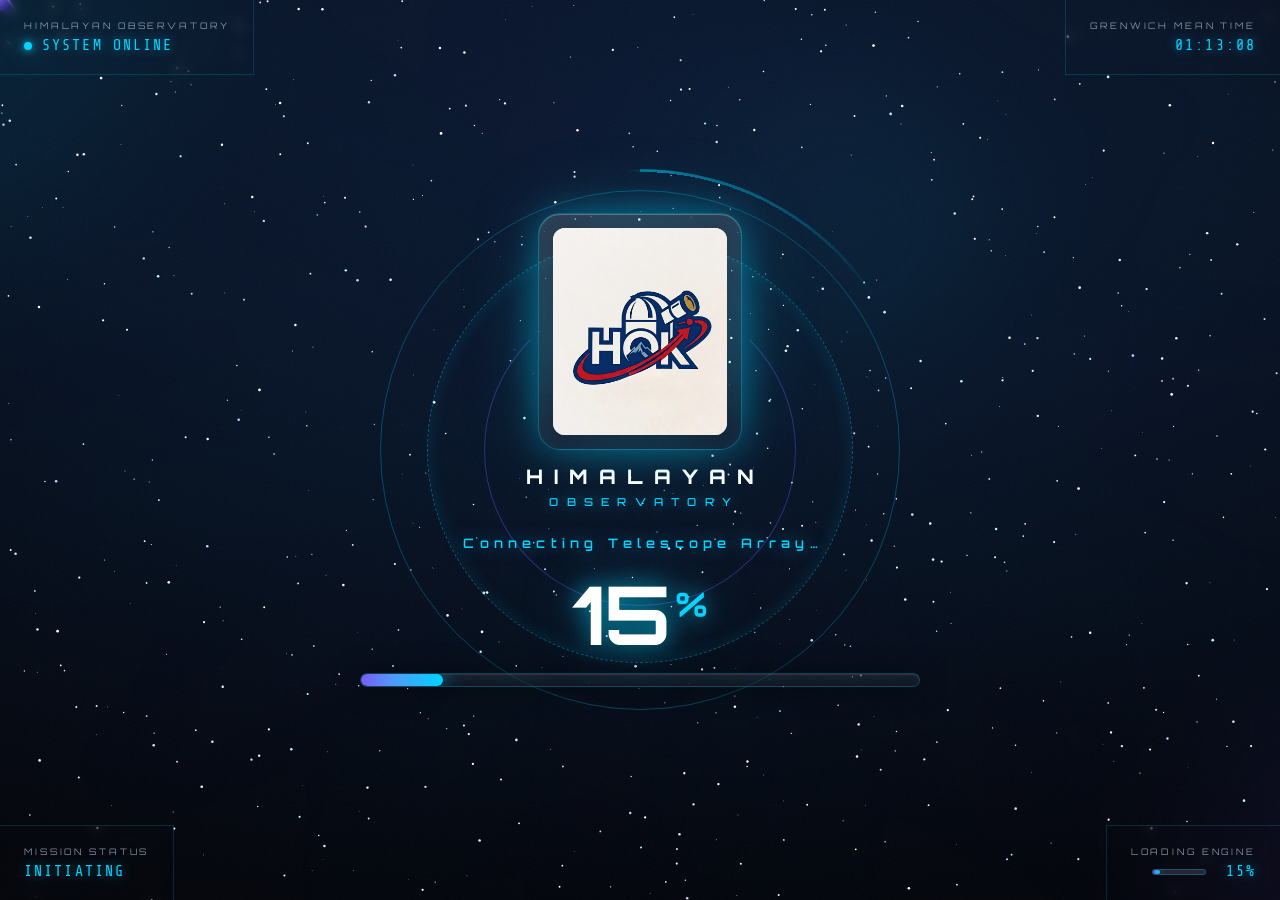
==== commit 1318b83a: "updated loader + header" ====
--- a/index.html
+++ b/index.html
@@ -181,6 +181,74 @@
 
           <circle class="sat-beacon" cx="70" cy="48" r="2.2" fill="#ffd166"/>
         </svg>
+      </div>
+
+      <!-- Floating celestial icons -->
+      <div class="float-icon float-icon--spin" style="left:7%; top:22%; --sz:38px; --dur:9s; --delay:0s; --ic:#7AD7FF;">
+        <div class="float-icon__ico">
+          <svg viewBox="0 0 24 24" fill="none" stroke="currentColor" stroke-width="1.3">
+            <circle cx="12" cy="12" r="5.5"/>
+            <ellipse cx="12" cy="12" rx="10" ry="3.6" transform="rotate(-18 12 12)"/>
+          </svg>
+        </div>
+      </div>
+
+      <div class="float-icon" style="right:9%; top:16%; --sz:32px; --dur:7.5s; --delay:.9s; --ic:#FFFFFF;">
+        <div class="float-icon__ico">
+          <svg viewBox="0 0 24 24" fill="none" stroke="currentColor" stroke-width="1.4" stroke-linecap="round">
+            <circle cx="16" cy="8" r="4"/>
+            <path d="M13 11 L4 19 M15 11 L20 20"/>
+          </svg>
+        </div>
+      </div>
+
+      <div class="float-icon float-icon--pulse" style="left:5%; top:50%; --sz:24px; --dur:6.5s; --delay:1.6s; --ic:#FFD166;">
+        <div class="float-icon__ico">
+          <svg viewBox="0 0 24 24" fill="currentColor">
+            <path d="M12 2 C12.6 6.8 17.2 11.4 22 12 C17.2 12.6 12.6 17.2 12 22 C11.4 17.2 6.8 12.6 2 12 C6.8 11.4 11.4 6.8 12 2 Z"/>
+          </svg>
+        </div>
+      </div>
+
+      <div class="float-icon" style="right:8%; top:46%; --sz:36px; --dur:8.5s; --delay:.4s; --ic:#B8A6FF;">
+        <div class="float-icon__ico">
+          <svg viewBox="0 0 24 24" fill="none" stroke="currentColor" stroke-width="1.4" stroke-linecap="round" stroke-linejoin="round">
+            <path d="M11 5 L18 9 L15.5 14 L8.5 10 Z"/>
+            <path d="M9.5 11 L4 20"/>
+            <path d="M11 13.5 L13 20"/>
+            <path d="M18 9 L22 6.5"/>
+          </svg>
+        </div>
+      </div>
+
+      <div class="float-icon" style="right:18%; top:64%; --sz:32px; --dur:10s; --delay:2.1s; --ic:#FFFFFF;">
+        <div class="float-icon__ico">
+          <svg viewBox="0 0 24 24" fill="none" stroke="currentColor" stroke-width="1.5" stroke-linecap="round" stroke-linejoin="round">
+            <path d="M12 3a6 6 0 0 0 9 9 9 9 0 1 1-9-9Z"/>
+          </svg>
+        </div>
+      </div>
+
+      <div class="float-icon" style="left:14%; top:58%; --sz:32px; --dur:7s; --delay:1.2s; --ic:#7AD7FF;">
+        <div class="float-icon__ico">
+          <svg viewBox="0 0 24 24" fill="none" stroke="currentColor" stroke-width="1.4" stroke-linecap="round" stroke-linejoin="round">
+            <path d="M4.5 16.5c-1.5 1.26-2 5-2 5s3.74-.5 5-2c.71-.84.7-2.13-.09-2.91a2.18 2.18 0 0 0-2.91-.09z"/>
+            <path d="m12 15-3-3a22 22 0 0 1 2-3.95A12.88 12.88 0 0 1 22 2c0 2.72-.78 7.5-6 11a22.35 22.35 0 0 1-4 2z"/>
+            <path d="M9 12H4s.55-3.03 2-4c1.62-1.08 5 0 5 0"/>
+            <path d="M12 15v5s3.03-.55 4-2c1.08-1.62 0-5 0-5"/>
+          </svg>
+        </div>
+      </div>
+
+      <div class="float-icon float-icon--spin" style="right:32%; top:9%; --sz:38px; --dur:11s; --delay:2.6s; --ic:#B8A6FF;">
+        <div class="float-icon__ico">
+          <svg viewBox="0 0 24 24" fill="none" stroke="currentColor" stroke-width="1.2">
+            <circle cx="12" cy="12" r="2.2" fill="currentColor" stroke="none"/>
+            <ellipse cx="12" cy="12" rx="9.5" ry="4" transform="rotate(30 12 12)"/>
+            <ellipse cx="12" cy="12" rx="9.5" ry="4" transform="rotate(-30 12 12)"/>
+            <ellipse cx="12" cy="12" rx="9.5" ry="4" transform="rotate(90 12 12)"/>
+          </svg>
+        </div>
       </div>
 
       <div class="site-space__mountains">
--- a/css/style.css
+++ b/css/style.css
@@ -201,6 +201,40 @@
   animation: satBlink 1.2s steps(2, start) infinite;
 }
 
+/* --- floating celestial icons -------------------------------------------- */
+.float-icon {
+  position: absolute;
+  z-index: 3;
+  width: var(--sz, 28px);
+  height: var(--sz, 28px);
+  color: var(--ic, #ffffff);
+  opacity: 0.55;
+  pointer-events: none;
+  will-change: transform;
+  animation: floatBob var(--dur, 9s) ease-in-out infinite alternate;
+  animation-delay: var(--delay, 0s);
+}
+
+.float-icon__ico {
+  width: 100%;
+  height: 100%;
+}
+
+.float-icon__ico svg {
+  width: 100%;
+  height: 100%;
+  display: block;
+  filter: drop-shadow(0 0 8px currentColor);
+}
+
+.float-icon--spin .float-icon__ico {
+  animation: floatSpin 30s linear infinite;
+}
+
+.float-icon--pulse .float-icon__ico {
+  animation: iconPulse 4s ease-in-out infinite;
+}
+
 /* Layered Himalayan mountain silhouettes (parallax via main.js) */
 .site-space__mountains {
   position: absolute;
@@ -1362,6 +1396,20 @@
   50%      { opacity: 0.15; }
 }
 
+@keyframes floatBob {
+  from { transform: translateY(0); }
+  to   { transform: translateY(-16px); }
+}
+
+@keyframes floatSpin {
+  to { transform: rotate(360deg); }
+}
+
+@keyframes iconPulse {
+  0%, 100% { opacity: 0.45; transform: scale(1); }
+  50%      { opacity: 0.95; transform: scale(1.18); }
+}
+
 @keyframes ssMistDrift {
   from { transform: translateX(-4%); }
   to   { transform: translateX(4%); }
@@ -1540,7 +1588,8 @@
 
   .btn__pulse,
   .icon-btn__ring,
-  .site-space__sat {
+  .site-space__sat,
+  .float-icon {
     display: none;
   }
 }
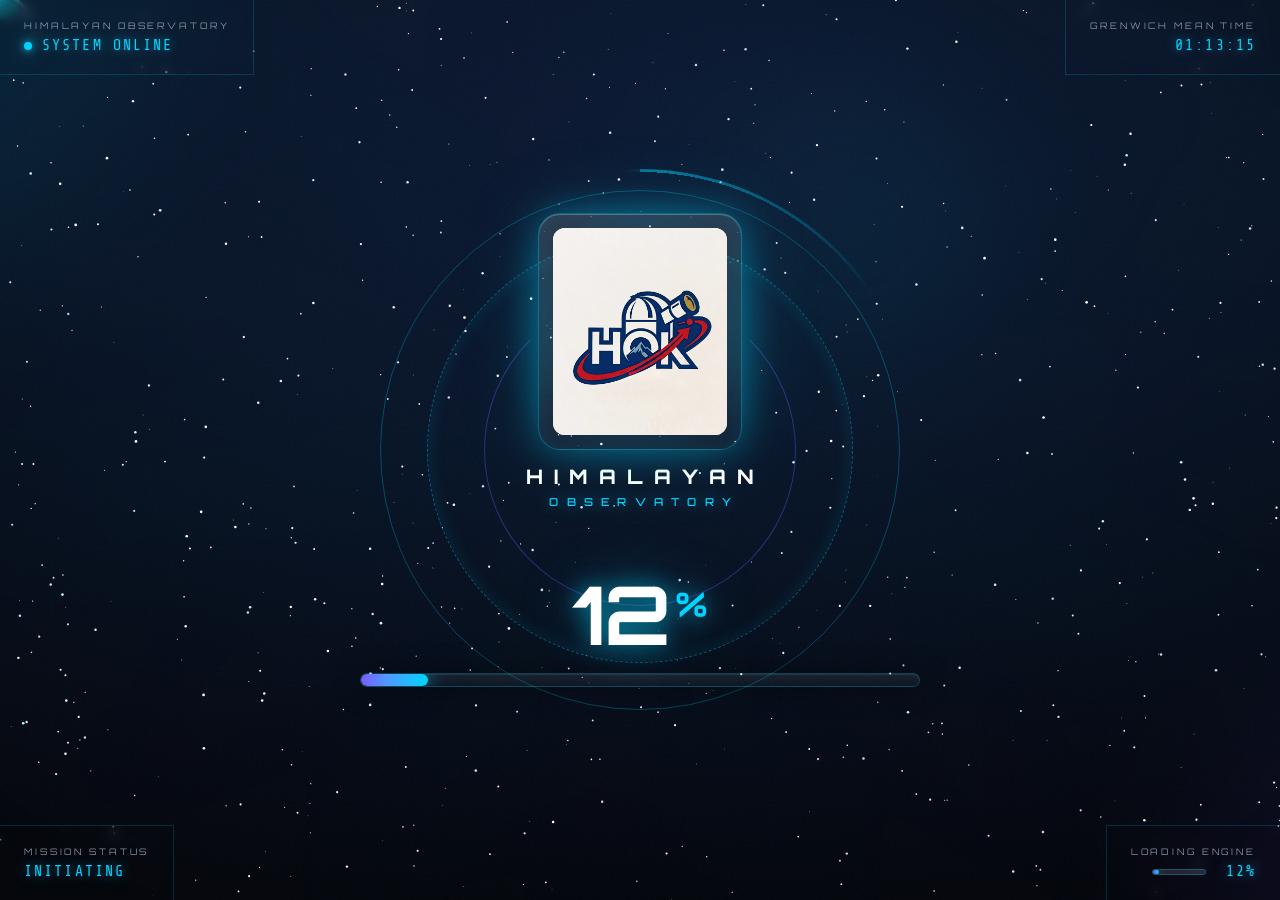
==== commit ef28fafe: "FAB" ====
--- a/index.html
+++ b/index.html
@@ -558,6 +558,64 @@
 
   </div>
 
+  <!-- Side dock: social / contact -->
+  <div class="side-dock" aria-label="Social and contact links">
+    <a class="dock-btn" href="#" aria-label="GitHub">
+      <svg viewBox="0 0 24 24" fill="currentColor">
+        <path d="M12 2a10 10 0 0 0-3.16 19.49c.5.09.68-.22.68-.48v-1.7c-2.78.6-3.37-1.34-3.37-1.34-.45-1.16-1.11-1.47-1.11-1.47-.9-.62.07-.6.07-.6 1 .07 1.53 1.03 1.53 1.03.9 1.52 2.34 1.08 2.91.83.09-.65.35-1.09.63-1.34-2.22-.25-4.55-1.11-4.55-4.94 0-1.09.39-1.98 1.03-2.68-.1-.25-.45-1.27.1-2.64 0 0 .84-.27 2.75 1.02a9.58 9.58 0 0 1 5 0c1.91-1.29 2.75-1.02 2.75-1.02.55 1.37.2 2.39.1 2.64.64.7 1.03 1.59 1.03 2.68 0 3.84-2.34 4.68-4.57 4.93.36.31.68.92.68 1.85V21c0 .27.18.58.69.48A10 10 0 0 0 12 2Z"/>
+      </svg>
+      <span class="dock-btn__tip">GitHub</span>
+    </a>
+
+    <a class="dock-btn" href="#" aria-label="X (Twitter)">
+      <svg viewBox="0 0 24 24" fill="currentColor">
+        <path d="M18.9 2H22l-6.8 7.8L23.2 22h-6.3l-4.9-6.4L6.4 22H3.3l7.3-8.3L1.5 2h6.4l4.4 5.9L18.9 2Zm-1.1 18h1.7L7.2 3.7H5.4L17.8 20Z"/>
+      </svg>
+      <span class="dock-btn__tip">X / Twitter</span>
+    </a>
+
+    <a class="dock-btn" href="#" aria-label="Discord">
+      <svg viewBox="0 0 24 24" fill="currentColor">
+        <path d="M20.32 4.37a19.8 19.8 0 0 0-4.89-1.52.07.07 0 0 0-.08.04c-.21.38-.44.87-.6 1.26a18.27 18.27 0 0 0-5.5 0 12.6 12.6 0 0 0-.61-1.26.08.08 0 0 0-.08-.04 19.7 19.7 0 0 0-4.88 1.52.07.07 0 0 0-.03.03C1.02 8.26.7 12.06.87 15.82a.08.08 0 0 0 .03.05 19.9 19.9 0 0 0 6 3.03.08.08 0 0 0 .08-.03c.46-.63.87-1.3 1.23-2a.08.08 0 0 0-.04-.1 13 13 0 0 1-1.87-.9.08.08 0 0 1-.01-.12c.13-.1.25-.19.37-.29a.07.07 0 0 1 .08-.01 13.9 13.9 0 0 0 11.86 0 .07.07 0 0 1 .08.01c.12.1.25.2.37.29a.08.08 0 0 1-.01.12c-.6.35-1.22.64-1.87.9a.08.08 0 0 0-.04.1c.36.7.77 1.37 1.23 2a.08.08 0 0 0 .08.03 19.8 19.8 0 0 0 6-3.03.08.08 0 0 0 .03-.05c.21-4.28-.35-8.05-1.48-11.42a.06.06 0 0 0-.03-.03ZM8.56 13.5c-1.17 0-2.13-1.08-2.13-2.4 0-1.31.95-2.4 2.13-2.4 1.19 0 2.14 1.1 2.13 2.4 0 1.32-.95 2.4-2.13 2.4Zm6.88 0c-1.17 0-2.13-1.08-2.13-2.4 0-1.31.95-2.4 2.13-2.4 1.19 0 2.14 1.1 2.13 2.4 0 1.32-.94 2.4-2.13 2.4Z"/>
+      </svg>
+      <span class="dock-btn__tip">Discord</span>
+    </a>
+
+    <a class="dock-btn" href="#" aria-label="Contact">
+      <svg viewBox="0 0 24 24" fill="none" stroke="currentColor" stroke-width="1.8" stroke-linecap="round" stroke-linejoin="round">
+        <rect x="2" y="4" width="20" height="16" rx="2"/>
+        <path d="m22 7-10 6L2 7"/>
+      </svg>
+      <span class="dock-btn__tip">Contact</span>
+    </a>
+  </div>
+
+  <!-- Bottom-right quick actions -->
+  <div class="fab-stack" id="fabStack">
+    <button class="fab fab--top" id="fabTop" type="button" aria-label="Back to top">
+      <svg viewBox="0 0 24 24" fill="none" stroke="currentColor" stroke-width="2" stroke-linecap="round" stroke-linejoin="round">
+        <path d="M12 19V5M5 12l7-7 7 7"/>
+      </svg>
+      <span class="fab__tip">Back to top</span>
+    </button>
+
+    <button class="fab" type="button" aria-label="Ground control chat">
+      <svg viewBox="0 0 24 24" fill="none" stroke="currentColor" stroke-width="2" stroke-linecap="round" stroke-linejoin="round">
+        <path d="M21 15a2 2 0 0 1-2 2H7l-4 4V5a2 2 0 0 1 2-2h14a2 2 0 0 1 2 2z"/>
+      </svg>
+      <span class="fab__tip">Ground control chat</span>
+    </button>
+
+    <button class="fab fab--live" type="button" aria-label="Live sky feed">
+      <span class="fab__ring"></span>
+      <svg viewBox="0 0 24 24" fill="none" stroke="currentColor" stroke-width="2" stroke-linecap="round" stroke-linejoin="round">
+        <path d="M23 19a2 2 0 0 1-2 2H3a2 2 0 0 1-2-2V8a2 2 0 0 1 2-2h4l2-3h6l2 3h4a2 2 0 0 1 2 2z"/>
+        <circle cx="12" cy="13" r="4"/>
+      </svg>
+      <span class="fab__tip">Live sky feed</span>
+    </button>
+  </div>
+
   <script src="js/loader.js"></script>
   <script src="js/main.js"></script>
 </body>
--- a/css/loader.css
+++ b/css/loader.css
@@ -567,7 +567,9 @@
 body.is-booting .topbar *,
 body.is-booting .nav,
 body.is-booting .nav *,
-body.is-booting .site-space__sat {
+body.is-booting .site-space__sat,
+body.is-booting .fab-stack,
+body.is-booting .side-dock {
   animation-play-state: paused;
 }
 
--- a/css/style.css
+++ b/css/style.css
@@ -740,6 +740,176 @@
   width: 100%;
 }
 
+/* --- floating controls: side dock + action FABs --------------------------- */
+.fab-stack,
+.side-dock {
+  position: fixed;
+  z-index: 40;
+  display: flex;
+  flex-direction: column;
+  align-items: center;
+  gap: 12px;
+}
+
+/* Bottom-right quick actions */
+.fab-stack {
+  right: 20px;
+  bottom: 20px;
+}
+
+.fab {
+  position: relative;
+  display: grid;
+  place-items: center;
+  width: 48px;
+  height: 48px;
+  border-radius: 50%;
+  color: #cfe6ff;
+  background: rgba(7, 18, 36, 0.72);
+  border: 1px solid rgba(0, 212, 255, 0.28);
+  backdrop-filter: blur(12px);
+  -webkit-backdrop-filter: blur(12px);
+  box-shadow: 0 10px 26px rgba(0, 0, 0, 0.45);
+  transition: transform 0.3s var(--ease-out), box-shadow 0.3s ease, border-color 0.3s ease, color 0.3s ease;
+}
+
+.fab:hover {
+  color: #ffffff;
+  border-color: rgba(0, 212, 255, 0.65);
+  box-shadow: 0 0 22px rgba(0, 212, 255, 0.35), 0 12px 30px rgba(0, 0, 0, 0.5);
+  transform: translateY(-3px);
+}
+
+.fab:active { transform: scale(0.94); }
+
+.fab svg {
+  width: 21px;
+  height: 21px;
+}
+
+/* primary live-view action with radar pulse */
+.fab--live {
+  width: 56px;
+  height: 56px;
+  color: #031018;
+  background: linear-gradient(135deg, var(--accent-blue), #4DD7FF 55%, var(--accent-purple));
+  border-color: transparent;
+  box-shadow: 0 0 26px var(--glow), 0 12px 28px rgba(0, 0, 0, 0.45);
+}
+
+.fab--live:hover {
+  color: #031018;
+  border-color: transparent;
+  box-shadow: 0 0 42px var(--glow), 0 14px 32px rgba(0, 0, 0, 0.5);
+}
+
+.fab__ring {
+  position: absolute;
+  inset: 0;
+  border-radius: inherit;
+  border: 1px solid rgba(0, 212, 255, 0.7);
+  animation: btnPulse 2.4s var(--ease-out) infinite;
+  pointer-events: none;
+}
+
+/* tooltip that slides out on hover */
+.fab__tip,
+.dock-btn__tip {
+  position: absolute;
+  top: 50%;
+  transform: translateY(-50%) translateX(6px);
+  padding: 5px 10px;
+  border-radius: 8px;
+  white-space: nowrap;
+  font-family: var(--font-mono);
+  font-size: 10px;
+  letter-spacing: 0.08em;
+  color: #cfe6ff;
+  background: rgba(7, 18, 36, 0.92);
+  border: 1px solid rgba(0, 212, 255, 0.25);
+  box-shadow: 0 8px 20px rgba(0, 0, 0, 0.45);
+  opacity: 0;
+  pointer-events: none;
+  transition: opacity 0.25s ease, transform 0.25s var(--ease-out);
+}
+
+.fab__tip { right: calc(100% + 14px); }
+.dock-btn__tip { left: calc(100% + 14px); }
+
+.fab:hover .fab__tip,
+.dock-btn:hover .dock-btn__tip {
+  opacity: 1;
+  transform: translateY(-50%) translateX(0);
+}
+
+/* back-to-top: hidden until the page is scrolled */
+.fab--top {
+  opacity: 0;
+  transform: translateY(14px);
+  pointer-events: none;
+  transition: opacity 0.35s ease, transform 0.35s var(--ease-out), box-shadow 0.3s ease, border-color 0.3s ease;
+}
+
+.fab-stack.is-scrolled .fab--top {
+  opacity: 1;
+  transform: translateY(0);
+  pointer-events: auto;
+}
+
+/* side social/contact dock */
+.side-dock {
+  left: 18px;
+  top: 50%;
+  transform: translateY(-50%);
+  gap: 10px;
+}
+
+.side-dock::before {
+  content: "";
+  position: absolute;
+  top: -72px;
+  bottom: -72px;
+  left: 50%;
+  width: 1px;
+  background: linear-gradient(to bottom, transparent, rgba(0, 212, 255, 0.28), transparent);
+}
+
+.dock-btn {
+  position: relative;
+  display: grid;
+  place-items: center;
+  width: 40px;
+  height: 40px;
+  border-radius: 50%;
+  color: var(--grey);
+  background: rgba(7, 18, 36, 0.72);
+  border: 1px solid rgba(0, 212, 255, 0.22);
+  backdrop-filter: blur(10px);
+  -webkit-backdrop-filter: blur(10px);
+  transition: color 0.3s ease, border-color 0.3s ease, box-shadow 0.3s ease, transform 0.3s ease;
+}
+
+.dock-btn:hover {
+  color: #ffffff;
+  border-color: rgba(0, 212, 255, 0.6);
+  box-shadow: 0 0 18px rgba(0, 212, 255, 0.32);
+  transform: translateX(3px);
+}
+
+.dock-btn:active { transform: scale(0.92); }
+
+.dock-btn svg {
+  width: 18px;
+  height: 18px;
+}
+
+/* overlay is open → tuck the floating controls away */
+body.is-locked .fab-stack,
+body.is-locked .side-dock {
+  opacity: 0;
+  pointer-events: none;
+}
+
 /* --- hamburger ------------------------------------------------------------ */
 .burger {
   display: none;
@@ -1543,6 +1713,12 @@
 
   .icon-btn { width: 38px; height: 38px; }
 
+  .side-dock { display: none; }
+
+  .fab-stack { right: 14px; bottom: 14px; gap: 10px; }
+  .fab { width: 44px; height: 44px; }
+  .fab--live { width: 52px; height: 52px; }
+
   .notif {
     right: 14px;
     left: 14px;
@@ -1588,8 +1764,15 @@
 
   .btn__pulse,
   .icon-btn__ring,
+  .fab__ring,
   .site-space__sat,
   .float-icon {
     display: none;
   }
-}
+
+  body.is-locked .fab-stack,
+  body.is-locked .side-dock {
+    opacity: 1;
+    pointer-events: auto;
+  }
+}
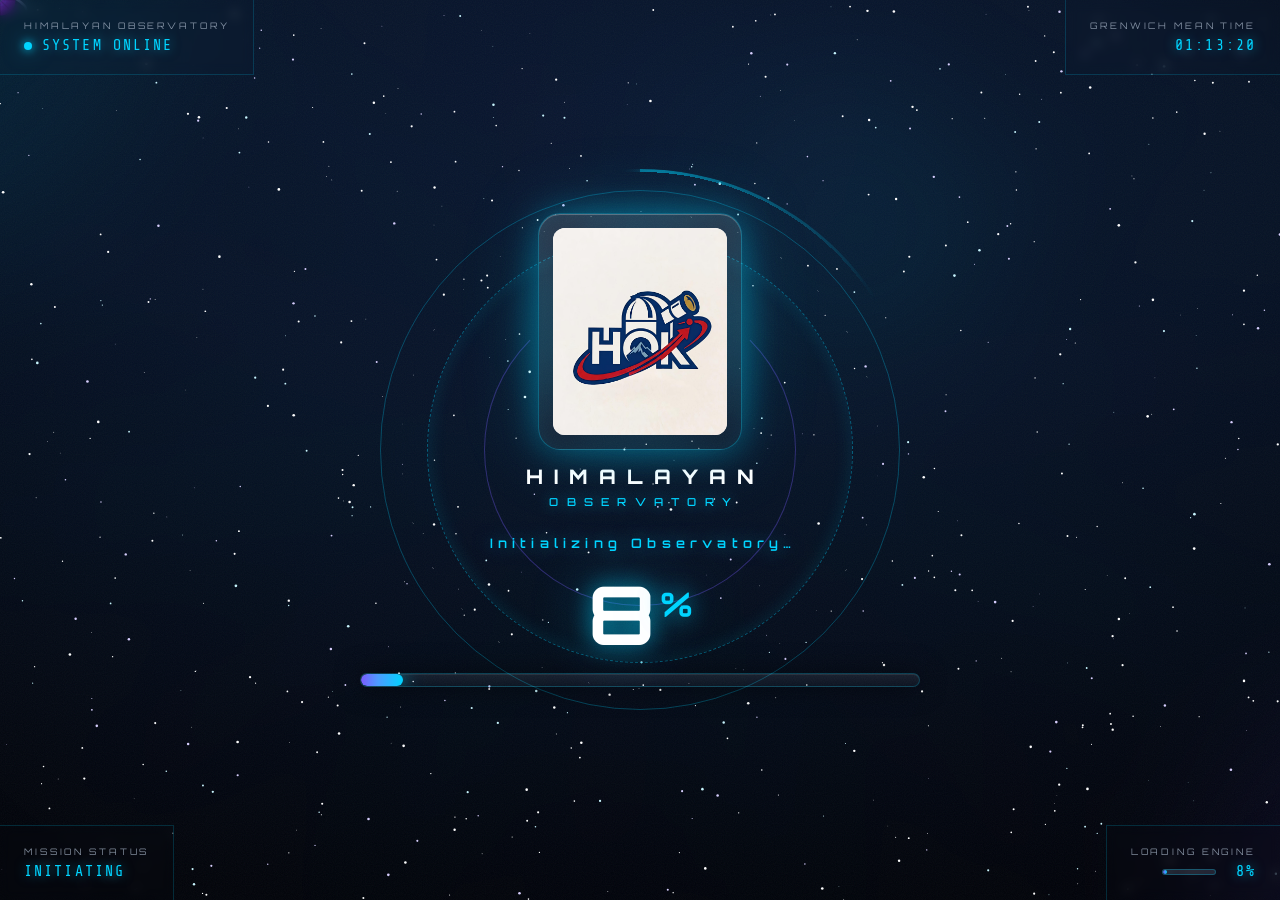
==== commit 3671d26c: "home page completed" ====
--- a/index.html
+++ b/index.html
@@ -4,8 +4,35 @@
   <meta charset="UTF-8" />
   <meta name="viewport" content="width=device-width, initial-scale=1.0, viewport-fit=cover" />
   <meta name="theme-color" content="#02040A" />
-  <meta name="description" content="Himalayan Observatory — a world-class observatory perched in the Himalayas, where the sky is so dark it almost glows." />
+  <meta name="description" content="Himalayan Observatory — a working observatory and astro-experience destination in the Himalayas. Stargazing, telescopes, events, an astronomy academy and a sky so dark it almost glows." />
   <title>Himalayan Observatory — Above the Clouds, Below the Stars</title>
+
+  <!-- Open Graph / social preview -->
+  <meta property="og:type" content="website" />
+  <meta property="og:site_name" content="Himalayan Observatory" />
+  <meta property="og:title" content="Himalayan Observatory — Above the Clouds, Below the Stars" />
+  <meta property="og:description" content="A working observatory and astro-experience destination in the Himalayas. Stargazing, telescopes, events, an astronomy academy and a sky so dark it almost glows." />
+  <meta property="og:image" content="assets/logo_himalayan.jpeg" />
+  <meta property="og:locale" content="en_IN" />
+  <meta name="twitter:card" content="summary_large_image" />
+  <meta name="twitter:title" content="Himalayan Observatory — Above the Clouds, Below the Stars" />
+  <meta name="twitter:description" content="A working observatory and astro-experience destination in the Himalayas." />
+
+  <!-- Structured data -->
+  <script type="application/ld+json">
+  {
+    "@context": "https://schema.org",
+    "@type": "Organization",
+    "name": "Himalayan Observatory",
+    "description": "An observatory and astro-experience destination in the Himalayas — astronomy, education and night-sky experiences.",
+    "url": "/",
+    "logo": "assets/logo_himalayan.jpeg",
+    "location": {
+      "@type": "Place",
+      "geo": { "@type": "GeoCoordinates", "latitude": 28.5, "longitude": 83.9 }
+    }
+  }
+  </script>
 
   <!-- Google Fonts: premium aerospace typography -->
   <link rel="preconnect" href="https://fonts.googleapis.com" />
@@ -18,6 +45,7 @@
   <!-- Loader sequence styles, then the command-interface site styles -->
   <link rel="stylesheet" href="css/loader.css" />
   <link rel="stylesheet" href="css/style.css" />
+  <link rel="stylesheet" href="css/home.css" />
 </head>
 <body class="is-booting">
 
@@ -540,22 +568,1124 @@
         </div>
       </section>
 
-      <section class="demo" id="about"><h2>About</h2></section>
-      <section class="demo" id="observatory"><h2>Observatory</h2></section>
-      <section class="demo" id="experiences"><h2>Experiences</h2></section>
-      <section class="demo" id="events"><h2>Events</h2></section>
-      <section class="demo" id="academy"><h2>Academy</h2></section>
-      <section class="demo" id="gallery"><h2>Gallery</h2></section>
-      <section class="demo" id="blog"><h2>Blog</h2></section>
-      <section class="demo" id="games"><h2>Games</h2></section>
-      <section class="demo" id="contact"><h2>Contact</h2></section>
-
-      <footer class="demo__footer">
-        <span>28.5°N · 83.9°E · 3,650 M</span>
-        <span>Himalayan Observatory · Command Interface</span>
+      <!-- ============================================================
+           SECTION 02 · THE OBSERVATORY
+           ============================================================ -->
+      <section class="section obs" id="observatory">
+        <span class="section-anchor" id="about" aria-hidden="true"></span>
+        <div class="section__inner">
+          <div class="obs__grid">
+            <div class="obs-visual reveal" role="img" aria-label="The observatory dome on a Himalayan ridge beneath the Milky Way">
+              <div class="obs-visual__scene">
+                <div class="obs-visual__milky" aria-hidden="true"></div>
+                <div class="obs-visual__neb obs-visual__neb--1" aria-hidden="true"></div>
+                <div class="obs-visual__neb obs-visual__neb--2" aria-hidden="true"></div>
+                <div class="obs-visual__moon" aria-hidden="true"></div>
+                <div class="obs-visual__mountains" aria-hidden="true">
+                  <svg viewBox="0 0 1600 400" preserveAspectRatio="none">
+                    <defs>
+                      <linearGradient id="obsBack" x1="0" y1="0" x2="0" y2="1">
+                        <stop offset="0" stop-color="#1b2c4e" stop-opacity="0"/>
+                        <stop offset="0.5" stop-color="#1b2c4e" stop-opacity="0.55"/>
+                        <stop offset="1" stop-color="#1b2c4e" stop-opacity="0.9"/>
+                      </linearGradient>
+                      <linearGradient id="obsMid" x1="0" y1="0" x2="0" y2="1">
+                        <stop offset="0" stop-color="#0c1a33" stop-opacity="0"/>
+                        <stop offset="0.5" stop-color="#0c1a33" stop-opacity="0.7"/>
+                        <stop offset="1" stop-color="#0c1a33" stop-opacity="0.95"/>
+                      </linearGradient>
+                      <linearGradient id="obsFront" x1="0" y1="0" x2="0" y2="1">
+                        <stop offset="0" stop-color="#050b16" stop-opacity="0"/>
+                        <stop offset="0.5" stop-color="#050b16" stop-opacity="0.85"/>
+                        <stop offset="1" stop-color="#050b16" stop-opacity="0.98"/>
+                      </linearGradient>
+                      <linearGradient id="obsBeam" x1="0" y1="0" x2="0" y2="1">
+                        <stop offset="0" stop-color="#7ad7ff" stop-opacity="0"/>
+                        <stop offset="1" stop-color="#7ad7ff" stop-opacity="0.4"/>
+                      </linearGradient>
+                    </defs>
+                    <path d="M0 400 L0 258 L130 208 L250 246 L410 186 L540 238 L680 168 L820 220 L960 186 L1100 238 L1240 172 L1380 224 L1500 200 L1600 240 L1600 400 Z" fill="url(#obsBack)"/>
+                    <path d="M0 400 L0 320 L180 268 L340 308 L500 250 L660 298 L820 242 L980 296 L1140 252 L1300 304 L1460 264 L1600 300 L1600 400 Z" fill="url(#obsMid)"/>
+                    <path d="M0 400 L0 372 L150 338 L300 364 L460 330 L620 366 L800 330 L862 300 L940 336 L1100 352 L1260 318 L1420 352 L1540 330 L1600 346 L1600 400 Z" fill="url(#obsFront)"/>
+                    <g class="obs-visual__dome">
+                      <rect x="840" y="296" width="44" height="12" rx="2" fill="#07101f"/>
+                      <path d="M842 296 A20 20 0 0 1 882 296 Z" fill="#0a1428"/>
+                      <path class="obs-visual__dome-slit" d="M858 276 L862 276 L862 296 L858 296 Z" fill="#00d4ff" opacity="0.9"/>
+                      <path class="obs-visual__beam" d="M854 282 L866 282 L878 148 L842 148 Z" fill="url(#obsBeam)"/>
+                    </g>
+                  </svg>
+                </div>
+                <div class="obs-visual__mist" aria-hidden="true"></div>
+              </div>
+              <span class="obs-visual__coords">28.5°N · 83.9°E · 3,650 M</span>
+              <span class="obs-visual__scan" aria-hidden="true"></span>
+            </div>
+
+            <div class="obs__content">
+              <p class="sec-eyebrow reveal">THE OBSERVATORY</p>
+              <h2 class="sec-title reveal" style="--rd:.1s">A Gateway Between <span>Earth and the Cosmos</span></h2>
+              <p class="sec-lede reveal" style="--rd:.18s">Perched at 3,650 metres in the heart of the Himalayas, the observatory was built for a single purpose — to place you face to face with the night sky.</p>
+              <p class="sec-lede reveal" style="--rd:.26s">Its instruments and astronomers do more than observe. They translate the science of stars, planets and nebulae into experiences you can see with your own eyes.</p>
+              <div class="obs__facts">
+                <div class="obs__fact reveal" style="--rd:.34s">
+                  <span class="obs__fact-label">OBSERVATORY</span>
+                  <span class="obs__fact-value">HIMALAYAS</span>
+                </div>
+                <div class="obs__fact reveal" style="--rd:.42s">
+                  <span class="obs__fact-label">ASTRONOMY</span>
+                  <span class="obs__fact-value">EXPERIENCES</span>
+                </div>
+                <div class="obs__fact reveal" style="--rd:.5s">
+                  <span class="obs__fact-label">SCIENCE</span>
+                  <span class="obs__fact-value">EDUCATION</span>
+                </div>
+              </div>
+              <div class="sec-cta reveal" style="--rd:.58s">
+                <a class="btn btn--outline" href="#observe">
+                  <span class="btn__label">Discover the Observatory</span>
+                </a>
+              </div>
+            </div>
+          </div>
+        </div>
+      </section>
+
+      <!-- ============================================================
+           SECTION 03 · WHY THE HIMALAYAS
+           ============================================================ -->
+      <section class="section section--alt why" id="why">
+        <div class="section__inner">
+          <div class="why__head">
+            <p class="sec-eyebrow reveal">THE SETTING</p>
+            <h2 class="sec-title reveal" style="--rd:.1s">Why Look to the Sky <span>From Here?</span></h2>
+            <p class="sec-lede reveal" style="--rd:.2s">At this altitude, above most of the atmosphere's turbulence and all of the valley's light, the Himalayan sky behaves differently. Stars hold steady. The Milky Way shows its full band.</p>
+          </div>
+
+          <div class="why-pano reveal" style="--rd:.15s" role="img" aria-label="A cinematic Himalayan panorama under a dark starry sky">
+            <div class="why-pano__stars" aria-hidden="true"></div>
+            <div class="why-pano__alpenglow" aria-hidden="true"></div>
+            <div class="why-pano__mountains" aria-hidden="true">
+              <svg viewBox="0 0 1600 400" preserveAspectRatio="none">
+                <defs>
+                  <linearGradient id="whyBack" x1="0" y1="0" x2="0" y2="1">
+                    <stop offset="0" stop-color="#1a2c4c" stop-opacity="0"/>
+                    <stop offset="0.5" stop-color="#1a2c4c" stop-opacity="0.5"/>
+                    <stop offset="1" stop-color="#1a2c4c" stop-opacity="0.88"/>
+                  </linearGradient>
+                  <linearGradient id="whyMid" x1="0" y1="0" x2="0" y2="1">
+                    <stop offset="0" stop-color="#0c1a33" stop-opacity="0"/>
+                    <stop offset="0.5" stop-color="#0c1a33" stop-opacity="0.7"/>
+                    <stop offset="1" stop-color="#0c1a33" stop-opacity="0.94"/>
+                  </linearGradient>
+                  <linearGradient id="whyFront" x1="0" y1="0" x2="0" y2="1">
+                    <stop offset="0" stop-color="#050b16" stop-opacity="0"/>
+                    <stop offset="0.5" stop-color="#050b16" stop-opacity="0.85"/>
+                    <stop offset="1" stop-color="#050b16" stop-opacity="0.98"/>
+                  </linearGradient>
+                </defs>
+                <path d="M0 400 L0 258 L130 208 L250 246 L410 186 L540 238 L680 168 L820 220 L960 186 L1100 238 L1240 172 L1380 224 L1500 200 L1600 240 L1600 400 Z" fill="url(#whyBack)"/>
+                <path d="M0 400 L0 320 L180 268 L340 308 L500 250 L660 298 L820 242 L980 296 L1140 252 L1300 304 L1460 264 L1600 300 L1600 400 Z" fill="url(#whyMid)"/>
+                <path d="M0 400 L0 372 L150 338 L300 364 L460 330 L620 366 L800 330 L862 300 L940 336 L1100 352 L1260 318 L1420 352 L1540 330 L1600 346 L1600 400 Z" fill="url(#whyFront)"/>
+              </svg>
+            </div>
+
+            <div class="why-marks" aria-hidden="true">
+              <div class="why-mark why-mark--altitude" tabindex="0">
+                <div class="why-mark__node">
+                  <span class="why-mark__dot"></span>
+                  <span class="why-mark__label">HIGH ALTITUDE</span>
+                </div>
+                <div class="why-mark__tip">Thinner air means steadier seeing — a clearer atmosphere between you and the stars.</div>
+              </div>
+              <div class="why-mark why-mark--dark" tabindex="0">
+                <div class="why-mark__node">
+                  <span class="why-mark__dot"></span>
+                  <span class="why-mark__label">DARK SKY</span>
+                </div>
+                <div class="why-mark__tip">A Bortle-class-2 sky — among the darkest skies reachable without an expedition.</div>
+              </div>
+              <div class="why-mark why-mark--pollution" tabindex="0">
+                <div class="why-mark__node">
+                  <span class="why-mark__dot"></span>
+                  <span class="why-mark__label">LOW LIGHT POLLUTION</span>
+                </div>
+                <div class="why-mark__tip">The nearest settlements sit in deep valleys, their light screened by the ridgelines.</div>
+              </div>
+              <div class="why-mark why-mark--horizons" tabindex="0">
+                <div class="why-mark__node">
+                  <span class="why-mark__dot"></span>
+                  <span class="why-mark__label">CLEAR HORIZONS</span>
+                </div>
+                <div class="why-mark__tip">Open alpine plateaus give an unobstructed view from horizon to horizon.</div>
+              </div>
+            </div>
+          </div>
+        </div>
+      </section>
+
+      <!-- ============================================================
+           SECTION 04 · SIGNATURE EXPERIENCES
+           ============================================================ -->
+      <section class="section exp" id="experiences">
+        <div class="section__inner">
+          <div class="exp__head">
+            <p class="sec-eyebrow reveal">SIGNATURE EXPERIENCES</p>
+            <h2 class="sec-title reveal" style="--rd:.1s">Experience the Night <span>Differently</span></h2>
+            <p class="sec-lede reveal" style="--rd:.2s">Each night is shaped around the sky above it — a small group, a clear horizon and an astronomer who knows where to look.</p>
+          </div>
+
+          <div class="exp-grid">
+            <article class="exp-card exp-card--feature reveal">
+              <div class="exp-card__art exp-card__art--stargaze" aria-hidden="true"></div>
+              <div class="exp-card__body">
+                <p class="exp-card__eyebrow">SIGNATURE NIGHT</p>
+                <h3 class="exp-card__title">Stargazing Under the Himalayan Sky</h3>
+                <p class="exp-card__desc">A guided night beneath a Bortle-2 sky. Astronomers steer you across constellations, planets and the Milky Way — by naked eye, binoculars and telescope.</p>
+                <a class="exp-card__link" href="#book">Explore
+                  <svg viewBox="0 0 24 24" fill="none" aria-hidden="true"><path d="M5 12h14M13 6l6 6-6 6" stroke="currentColor" stroke-width="1.8" stroke-linecap="round" stroke-linejoin="round"/></svg>
+                </a>
+              </div>
+            </article>
+
+            <article class="exp-card reveal" style="--rd:.08s">
+              <div class="exp-card__art exp-card__art--astro" aria-hidden="true"></div>
+              <div class="exp-card__body">
+                <p class="exp-card__eyebrow">PHOTOGRAPHY</p>
+                <h3 class="exp-card__title">Astrophotography</h3>
+                <p class="exp-card__desc">Hands-on imaging sessions — capture the Moon, nebulae and star trails with expert guidance at the eyepiece and the camera.</p>
+                <a class="exp-card__link" href="#book">Explore
+                  <svg viewBox="0 0 24 24" fill="none" aria-hidden="true"><path d="M5 12h14M13 6l6 6-6 6" stroke="currentColor" stroke-width="1.8" stroke-linecap="round" stroke-linejoin="round"/></svg>
+                </a>
+              </div>
+            </article>
+
+            <article class="exp-card reveal" style="--rd:.16s">
+              <div class="exp-card__art exp-card__art--telescope" aria-hidden="true"></div>
+              <div class="exp-card__body">
+                <p class="exp-card__eyebrow">OPTICS</p>
+                <h3 class="exp-card__title">Telescope Observation</h3>
+                <p class="exp-card__desc">Look through the observatory's instruments at planets, double stars and deep-sky objects magnified against the dark.</p>
+                <a class="exp-card__link" href="#book">Explore
+                  <svg viewBox="0 0 24 24" fill="none" aria-hidden="true"><path d="M5 12h14M13 6l6 6-6 6" stroke="currentColor" stroke-width="1.8" stroke-linecap="round" stroke-linejoin="round"/></svg>
+                </a>
+              </div>
+            </article>
+
+            <article class="exp-card reveal" style="--rd:.08s">
+              <div class="exp-card__art exp-card__art--guided" aria-hidden="true"></div>
+              <div class="exp-card__body">
+                <p class="exp-card__eyebrow">GUIDED</p>
+                <h3 class="exp-card__title">Night Sky Exploration</h3>
+                <p class="exp-card__desc">A narrated journey across the sky — from the brightest stars of the evening to the farthest galaxies in the field.</p>
+                <a class="exp-card__link" href="#book">Explore
+                  <svg viewBox="0 0 24 24" fill="none" aria-hidden="true"><path d="M5 12h14M13 6l6 6-6 6" stroke="currentColor" stroke-width="1.8" stroke-linecap="round" stroke-linejoin="round"/></svg>
+                </a>
+              </div>
+            </article>
+
+            <article class="exp-card reveal" style="--rd:.16s">
+              <div class="exp-card__art exp-card__art--workshop" aria-hidden="true"></div>
+              <div class="exp-card__body">
+                <p class="exp-card__eyebrow">WORKSHOP</p>
+                <h3 class="exp-card__title">Astronomy Workshops</h3>
+                <p class="exp-card__desc">Structured sessions on how the sky works — phases, seasons, scale, light and time — taught beside a real telescope.</p>
+                <a class="exp-card__link" href="#book">Explore
+                  <svg viewBox="0 0 24 24" fill="none" aria-hidden="true"><path d="M5 12h14M13 6l6 6-6 6" stroke="currentColor" stroke-width="1.8" stroke-linecap="round" stroke-linejoin="round"/></svg>
+                </a>
+              </div>
+            </article>
+
+            <article class="exp-card reveal" style="--rd:.24s">
+              <div class="exp-card__art exp-card__art--school" aria-hidden="true"></div>
+              <div class="exp-card__body">
+                <p class="exp-card__eyebrow">EDUCATION</p>
+                <h3 class="exp-card__title">School Experiences</h3>
+                <p class="exp-card__desc">Curricula-aligned programs that turn a night on the mountain into a lasting lesson in science and curiosity.</p>
+                <a class="exp-card__link" href="#book">Explore
+                  <svg viewBox="0 0 24 24" fill="none" aria-hidden="true"><path d="M5 12h14M13 6l6 6-6 6" stroke="currentColor" stroke-width="1.8" stroke-linecap="round" stroke-linejoin="round"/></svg>
+                </a>
+              </div>
+            </article>
+          </div>
+
+          <div class="sec-cta reveal" style="--rd:.2s; justify-content:center;">
+            <a class="btn btn--primary" href="#book">
+              <svg class="btn__spark" viewBox="0 0 24 24" fill="none" aria-hidden="true"><path d="M12 3v18M3 12h18" stroke="currentColor" stroke-width="2" stroke-linecap="round"/></svg>
+              <span class="btn__label">Explore All Experiences</span>
+            </a>
+          </div>
+        </div>
+      </section>
+
+      <!-- ============================================================
+           SECTION 05 · EXPLORE THE NIGHT SKY
+           ============================================================ -->
+      <section class="section skyjourney" id="night-sky">
+        <div class="section__inner">
+          <div class="skyjourney__head">
+            <div>
+              <p class="sec-eyebrow reveal">THE SKY ABOVE</p>
+              <h2 class="sec-title reveal" style="--rd:.1s">Explore Beyond <span>the Horizon</span></h2>
+              <p class="sec-lede reveal" style="--rd:.2s">From the Moon to the edge of deep space — a preview of what the observatory's sky has in store. Drag, or use the arrows.</p>
+            </div>
+            <div class="skyjourney__track-nav reveal" style="--rd:.2s">
+              <button class="skyjourney__btn skyjourney__btn--prev" type="button" aria-label="Previous destination">
+                <svg viewBox="0 0 24 24" fill="none" aria-hidden="true"><path d="M19 12H5M11 18l-6-6 6-6" stroke="currentColor" stroke-width="1.8" stroke-linecap="round" stroke-linejoin="round"/></svg>
+              </button>
+              <button class="skyjourney__btn skyjourney__btn--next" type="button" aria-label="Next destination">
+                <svg viewBox="0 0 24 24" fill="none" aria-hidden="true"><path d="M5 12h14M13 6l6 6-6 6" stroke="currentColor" stroke-width="1.8" stroke-linecap="round" stroke-linejoin="round"/></svg>
+              </button>
+            </div>
+          </div>
+
+          <div class="skyjourney__viewport">
+            <div class="skyjourney__rail" aria-label="Astronomical destinations" role="group">
+              <article class="sky-dest" tabindex="0">
+                <div class="sky-dest__art sky-dest__art--moon" aria-hidden="true"></div>
+                <span class="sky-dest__index">01 / 06</span>
+                <div class="sky-dest__body">
+                  <h3 class="sky-dest__title">THE MOON</h3>
+                  <p class="sky-dest__info">Our nearest companion — craters, maria and mountains thrown into relief by the grazing light of a low sun.</p>
+                  <div class="sky-dest__divider" aria-hidden="true"></div>
+                </div>
+              </article>
+              <article class="sky-dest" tabindex="0">
+                <div class="sky-dest__art sky-dest__art--planets" aria-hidden="true"></div>
+                <span class="sky-dest__index">02 / 06</span>
+                <div class="sky-dest__body">
+                  <h3 class="sky-dest__title">PLANETS</h3>
+                  <p class="sky-dest__info">Saturn's rings, Jupiter's moons, the phases of Venus — each revealed by the observatory's instruments.</p>
+                  <div class="sky-dest__divider" aria-hidden="true"></div>
+                </div>
+              </article>
+              <article class="sky-dest" tabindex="0">
+                <div class="sky-dest__art sky-dest__art--constellations" aria-hidden="true"></div>
+                <span class="sky-dest__index">03 / 06</span>
+                <div class="sky-dest__body">
+                  <h3 class="sky-dest__title">CONSTELLATIONS</h3>
+                  <p class="sky-dest__info">Ancient patterns mapped across the Himalayan night — the sky's oldest stories, retold under a dark sky.</p>
+                  <div class="sky-dest__divider" aria-hidden="true"></div>
+                </div>
+              </article>
+              <article class="sky-dest" tabindex="0">
+                <div class="sky-dest__art sky-dest__art--nebulae" aria-hidden="true"></div>
+                <span class="sky-dest__index">04 / 06</span>
+                <div class="sky-dest__body">
+                  <h3 class="sky-dest__title">NEBULAE</h3>
+                  <p class="sky-dest__info">Clouds of gas and dust where stars are born, glowing faintly through the telescope's eyepiece.</p>
+                  <div class="sky-dest__divider" aria-hidden="true"></div>
+                </div>
+              </article>
+              <article class="sky-dest" tabindex="0">
+                <div class="sky-dest__art sky-dest__art--galaxies" aria-hidden="true"></div>
+                <span class="sky-dest__index">05 / 06</span>
+                <div class="sky-dest__body">
+                  <h3 class="sky-dest__title">GALAXIES</h3>
+                  <p class="sky-dest__info">Islands of a hundred billion stars — the Andromeda Galaxy among the nearest in our field of view.</p>
+                  <div class="sky-dest__divider" aria-hidden="true"></div>
+                </div>
+              </article>
+              <article class="sky-dest" tabindex="0">
+                <div class="sky-dest__art sky-dest__art--deepspace" aria-hidden="true"></div>
+                <span class="sky-dest__index">06 / 06</span>
+                <div class="sky-dest__body">
+                  <h3 class="sky-dest__title">DEEP SPACE</h3>
+                  <p class="sky-dest__info">Clusters, supernova remnants and the slow drift of deep-sky objects beyond our galaxy.</p>
+                  <div class="sky-dest__divider" aria-hidden="true"></div>
+                </div>
+              </article>
+            </div>
+          </div>
+
+          <div class="skyjourney__progress" aria-hidden="true">
+            <span class="skyjourney__progress-fill"></span>
+          </div>
+
+          <div class="skyjourney__cta reveal" style="--rd:.2s">
+            <a class="btn btn--primary" href="#observe">
+              <span class="btn__label">Explore the Universe</span>
+            </a>
+          </div>
+        </div>
+      </section>
+
+      <!-- ============================================================
+           SECTION 06 · OBSERVATORY & TELESCOPES
+           ============================================================ -->
+      <section class="section section--alt observe" id="observe">
+        <div class="section__inner">
+          <div class="observe__head">
+            <p class="sec-eyebrow reveal">OUR INSTRUMENTS</p>
+            <h2 class="sec-title reveal" style="--rd:.1s">Built to Bring <span>the Universe Closer</span></h2>
+            <p class="sec-lede reveal" style="--rd:.2s">The observatory is a working scientific facility. Its dome, instruments and observing deck are designed for one thing — gathering light, and sharing what it reveals.</p>
+          </div>
+
+          <div class="observe__layout">
+            <div class="observe__visual reveal" role="img" aria-label="The observatory dome on its Himalayan ridge">
+              <span class="observe__visual-label">DOME · NORTH RIDGE</span>
+              <svg viewBox="0 0 1600 400" preserveAspectRatio="none" aria-hidden="true">
+                <defs>
+                  <linearGradient id="obsvBack" x1="0" y1="0" x2="0" y2="1">
+                    <stop offset="0" stop-color="#1a2c4c" stop-opacity="0"/>
+                    <stop offset="0.5" stop-color="#1a2c4c" stop-opacity="0.5"/>
+                    <stop offset="1" stop-color="#1a2c4c" stop-opacity="0.88"/>
+                  </linearGradient>
+                  <linearGradient id="obsvMid" x1="0" y1="0" x2="0" y2="1">
+                    <stop offset="0" stop-color="#0c1a33" stop-opacity="0"/>
+                    <stop offset="0.5" stop-color="#0c1a33" stop-opacity="0.7"/>
+                    <stop offset="1" stop-color="#0c1a33" stop-opacity="0.94"/>
+                  </linearGradient>
+                  <linearGradient id="obsvFront" x1="0" y1="0" x2="0" y2="1">
+                    <stop offset="0" stop-color="#050b16" stop-opacity="0"/>
+                    <stop offset="0.5" stop-color="#050b16" stop-opacity="0.85"/>
+                    <stop offset="1" stop-color="#050b16" stop-opacity="0.98"/>
+                  </linearGradient>
+                </defs>
+                <path d="M0 400 L0 258 L130 208 L250 246 L410 186 L540 238 L680 168 L820 220 L960 186 L1100 238 L1240 172 L1380 224 L1500 200 L1600 240 L1600 400 Z" fill="url(#obsvBack)"/>
+                <path d="M0 400 L0 320 L180 268 L340 308 L500 250 L660 298 L820 242 L980 296 L1140 252 L1300 304 L1460 264 L1600 300 L1600 400 Z" fill="url(#obsvMid)"/>
+                <g class="obs-visual__dome">
+                  <path d="M0 400 L0 372 L150 338 L300 364 L460 330 L620 366 L800 330 L862 300 L940 336 L1100 352 L1260 318 L1420 352 L1540 330 L1600 346 L1600 400 Z" fill="url(#obsvFront)"/>
+                  <rect x="840" y="296" width="44" height="12" rx="2" fill="#07101f"/>
+                  <path d="M842 296 A20 20 0 0 1 882 296 Z" fill="#0a1428"/>
+                  <path class="obs-visual__dome-slit" d="M858 276 L862 276 L862 296 L858 296 Z" fill="#00d4ff" opacity="0.9"/>
+                </g>
+              </svg>
+              <span class="observe__visual-caption">IMAGE / CAPTION PLACEHOLDER — REPLACE WITH A PHOTOGRAPH OF THE DOME</span>
+            </div>
+
+            <div class="observe__steps">
+              <div class="observe__step reveal">
+                <span class="observe__step-label">01 — THE DOME</span>
+                <h3 class="observe__step-title">A Rotating Eye on the Ridge</h3>
+                <p class="observe__step-desc">The observatory's dome crowns the ridge, its slit opening to target objects anywhere across the sky while protecting the optics from weather and stray light.</p>
+              </div>
+              <div class="observe__step reveal" style="--rd:.08s">
+                <span class="observe__step-label">02 — THE TELESCOPE</span>
+                <h3 class="observe__step-title">The Primary Instrument</h3>
+                <p class="observe__step-desc">The observatory's main optical system. Final specifications are being confirmed — they will be published here.</p>
+                <div class="observe__specs">
+                  <div class="observe__spec"><span class="observe__spec-name">APERTURE</span><span class="observe__spec-value" data-tbd>TBD</span></div>
+                  <div class="observe__spec"><span class="observe__spec-name">FOCAL RATIO</span><span class="observe__spec-value" data-tbd>TBD</span></div>
+                  <div class="observe__spec"><span class="observe__spec-name">MOUNT</span><span class="observe__spec-value" data-tbd>TBD</span></div>
+                  <div class="observe__spec"><span class="observe__spec-name">IMAGING</span><span class="observe__spec-value" data-tbd>TBD</span></div>
+                </div>
+              </div>
+              <div class="observe__step reveal" style="--rd:.16s">
+                <span class="observe__step-label">03 — THE OBSERVING DECK</span>
+                <h3 class="observe__step-title">Observe Beside the Astronomers</h3>
+                <p class="observe__step-desc">An open deck where visitors observe alongside the team, under a sky free of valley haze and distant lights.</p>
+              </div>
+              <div class="observe__step reveal" style="--rd:.24s">
+                <span class="observe__step-label">04 — THE FACILITIES</span>
+                <h3 class="observe__step-title">Built for Cold Mountain Nights</h3>
+                <p class="observe__step-desc">Thermal management, power and support systems keep instruments and guests safe and stable through the night.</p>
+              </div>
+            </div>
+          </div>
+        </div>
+      </section>
+
+      <!-- ============================================================
+           SECTION 07 · LIVE SKY
+           ============================================================ -->
+      <section class="section sky-live" id="sky">
+        <div class="section__inner">
+          <div class="sky-live__head" style="text-align:center;">
+            <p class="sec-eyebrow reveal">LIVE FROM THE OBSERVATORY</p>
+            <h2 class="sec-title reveal" style="--rd:.1s">What's Above <span>the Himalayas Tonight?</span></h2>
+            <p class="sec-lede reveal" style="--rd:.2s; margin-inline:auto;">A snapshot of conditions at the observatory. Values shown are placeholders until the observatory's weather and astronomy feed is connected.</p>
+          </div>
+
+          <div class="sky-live__panel reveal" style="--rd:.15s">
+            <div class="sky-live__head">
+              <span class="sky-live__status">
+                <span class="sky-live__dot" aria-hidden="true"></span>
+                TELEMETRY · FEED PENDING
+              </span>
+              <span class="sky-live__badge">PLACEHOLDER DATA</span>
+            </div>
+
+            <div class="sky-live__grid">
+              <div class="sky-live__cell">
+                <span class="sky-live__label">MOON PHASE</span>
+                <span class="sky-live__value">92%</span>
+                <p class="sky-live__note">WAXING GIBBOUS</p>
+              </div>
+              <div class="sky-live__cell">
+                <span class="sky-live__label">SKY VISIBILITY</span>
+                <span class="sky-live__value">CLEAR</span>
+                <p class="sky-live__note">BORTLE 2</p>
+              </div>
+              <div class="sky-live__cell">
+                <span class="sky-live__label">TEMPERATURE</span>
+                <span class="sky-live__value">−8°C</span>
+                <p class="sky-live__note">OBSERVING DECK</p>
+              </div>
+              <div class="sky-live__cell">
+                <span class="sky-live__label">SUNRISE</span>
+                <span class="sky-live__value">05:41</span>
+                <p class="sky-live__note">IST · APPROX</p>
+              </div>
+              <div class="sky-live__cell">
+                <span class="sky-live__label">SUNSET</span>
+                <span class="sky-live__value">18:22</span>
+                <p class="sky-live__note">IST · APPROX</p>
+              </div>
+              <div class="sky-live__cell">
+                <span class="sky-live__label">PLANET VISIBILITY</span>
+                <span class="sky-live__value">SATURN · JUPITER</span>
+                <p class="sky-live__note">+ VENUS AT DUSK</p>
+                <span class="sky-live__meter" aria-hidden="true"><span class="sky-live__meter-fill" data-fill="76"></span></span>
+              </div>
+              <div class="sky-live__cell">
+                <span class="sky-live__label">ASTRONOMY INDEX</span>
+                <span class="sky-live__value">98 / 100</span>
+                <p class="sky-live__note">EXCELLENT</p>
+                <span class="sky-live__meter" aria-hidden="true"><span class="sky-live__meter-fill" data-fill="98"></span></span>
+              </div>
+              <div class="sky-live__cell">
+                <span class="sky-live__label">NEXT EVENT</span>
+                <span class="sky-live__value">6 DAYS</span>
+                <p class="sky-live__note">METEOR WATCH</p>
+              </div>
+            </div>
+
+            <div class="sky-live__foot">
+              <span class="sky-live__note-line">DATA ARCHITECTURE READY — CONNECT YOUR ASTRONOMY API IN js/home.js</span>
+              <a class="btn btn--primary" href="#events">
+                <span class="btn__label">View Live Sky</span>
+              </a>
+            </div>
+          </div>
+        </div>
+      </section>
+
+      <!-- ============================================================
+           SECTION 08 · UPCOMING EVENTS
+           ============================================================ -->
+      <section class="section events" id="events">
+        <div class="section__inner">
+          <div class="events__head">
+            <p class="sec-eyebrow reveal">UPCOMING EVENTS</p>
+            <h2 class="sec-title reveal" style="--rd:.1s">The Sky Has <span>Its Own Calendar</span></h2>
+            <p class="sec-lede reveal" style="--rd:.2s">Stargazing nights, workshops, camps and celestial happenings — the observatory's evenings are planned around what the sky offers.</p>
+          </div>
+
+          <div class="events__layout">
+            <div class="calendar reveal">
+              <div class="calendar__head">
+                <span class="calendar__title" id="calendarTitle">THIS MONTH</span>
+                <span class="calendar__badge">EVENT DAYS</span>
+              </div>
+              <div class="calendar__grid" id="calendarGrid">
+                <span class="calendar__dow">SUN</span>
+                <span class="calendar__dow">MON</span>
+                <span class="calendar__dow">TUE</span>
+                <span class="calendar__dow">WED</span>
+                <span class="calendar__dow">THU</span>
+                <span class="calendar__dow">FRI</span>
+                <span class="calendar__dow">SAT</span>
+              </div>
+            </div>
+
+            <div class="events-list">
+              <article class="event reveal" data-date="2026-08-15">
+                <div class="event__date">
+                  <span class="event__day">15</span>
+                  <span class="event__month">AUG</span>
+                </div>
+                <div class="event__body">
+                  <h3 class="event__title">Astronomy Night Under the Milky Way</h3>
+                  <div class="event__meta">
+                    <span><svg viewBox="0 0 24 24" fill="none" aria-hidden="true"><path d="M12 21s-7-5.1-7-11a7 7 0 1 1 14 0c0 5.9-7 11-7 11Z" stroke="currentColor" stroke-width="1.6"/><circle cx="12" cy="10" r="2.4" stroke="currentColor" stroke-width="1.6"/></svg>Main Observing Deck</span>
+                    <span><svg viewBox="0 0 24 24" fill="none" aria-hidden="true"><circle cx="12" cy="12" r="9" stroke="currentColor" stroke-width="1.6"/><path d="M12 7v5l3.5 2" stroke="currentColor" stroke-width="1.6" stroke-linecap="round"/></svg>8:00 PM IST</span>
+                  </div>
+                  <p class="event__desc">A guided evening of naked-eye astronomy and telescope viewing beneath the summer Milky Way.</p>
+                </div>
+                <a class="btn btn--outline event__cta" href="#book">Reserve</a>
+              </article>
+
+              <article class="event reveal" data-date="2026-08-21">
+                <div class="event__date">
+                  <span class="event__day">21</span>
+                  <span class="event__month">AUG</span>
+                </div>
+                <div class="event__body">
+                  <h3 class="event__title">Deep Space Imaging Workshop</h3>
+                  <div class="event__meta">
+                    <span><svg viewBox="0 0 24 24" fill="none" aria-hidden="true"><path d="M12 21s-7-5.1-7-11a7 7 0 1 1 14 0c0 5.9-7 11-7 11Z" stroke="currentColor" stroke-width="1.6"/><circle cx="12" cy="10" r="2.4" stroke="currentColor" stroke-width="1.6"/></svg>Astro Lab</span>
+                    <span><svg viewBox="0 0 24 24" fill="none" aria-hidden="true"><circle cx="12" cy="12" r="9" stroke="currentColor" stroke-width="1.6"/><path d="M12 7v5l3.5 2" stroke="currentColor" stroke-width="1.6" stroke-linecap="round"/></svg>9:00 PM IST</span>
+                  </div>
+                  <p class="event__desc">Learn to capture nebulae and galaxies with the observatory's astrophotography setup.</p>
+                </div>
+                <a class="btn btn--outline event__cta" href="#book">Reserve</a>
+              </article>
+
+              <article class="event reveal" data-date="2026-08-28">
+                <div class="event__date">
+                  <span class="event__day">28</span>
+                  <span class="event__month">AUG</span>
+                </div>
+                <div class="event__body">
+                  <h3 class="event__title">Moon &amp; Planets Evening</h3>
+                  <div class="event__meta">
+                    <span><svg viewBox="0 0 24 24" fill="none" aria-hidden="true"><path d="M12 21s-7-5.1-7-11a7 7 0 1 1 14 0c0 5.9-7 11-7 11Z" stroke="currentColor" stroke-width="1.6"/><circle cx="12" cy="10" r="2.4" stroke="currentColor" stroke-width="1.6"/></svg>Observatory Dome</span>
+                    <span><svg viewBox="0 0 24 24" fill="none" aria-hidden="true"><circle cx="12" cy="12" r="9" stroke="currentColor" stroke-width="1.6"/><path d="M12 7v5l3.5 2" stroke="currentColor" stroke-width="1.6" stroke-linecap="round"/></svg>7:30 PM IST</span>
+                  </div>
+                  <p class="event__desc">A lunar survey and planet lineup through the observatory's primary telescope.</p>
+                </div>
+                <a class="btn btn--outline event__cta" href="#book">Reserve</a>
+              </article>
+
+              <article class="event reveal" data-date="2026-09-05">
+                <div class="event__date">
+                  <span class="event__day">05</span>
+                  <span class="event__month">SEP</span>
+                </div>
+                <div class="event__body">
+                  <h3 class="event__title">Student Expedition Weekend</h3>
+                  <div class="event__meta">
+                    <span><svg viewBox="0 0 24 24" fill="none" aria-hidden="true"><path d="M12 21s-7-5.1-7-11a7 7 0 1 1 14 0c0 5.9-7 11-7 11Z" stroke="currentColor" stroke-width="1.6"/><circle cx="12" cy="10" r="2.4" stroke="currentColor" stroke-width="1.6"/></svg>Academy Campus</span>
+                    <span><svg viewBox="0 0 24 24" fill="none" aria-hidden="true"><circle cx="12" cy="12" r="9" stroke="currentColor" stroke-width="1.6"/><path d="M12 7v5l3.5 2" stroke="currentColor" stroke-width="1.6" stroke-linecap="round"/></svg>2-DAY PROGRAM</span>
+                  </div>
+                  <p class="event__desc">An immersive program for school groups — sky labs, telescope training and field observation.</p>
+                </div>
+                <a class="btn btn--outline event__cta" href="#book">Reserve</a>
+              </article>
+
+              <article class="event reveal" data-date="2026-09-18">
+                <div class="event__date">
+                  <span class="event__day">18</span>
+                  <span class="event__month">SEP</span>
+                </div>
+                <div class="event__body">
+                  <h3 class="event__title">Meteor Shower Watch</h3>
+                  <div class="event__meta">
+                    <span><svg viewBox="0 0 24 24" fill="none" aria-hidden="true"><path d="M12 21s-7-5.1-7-11a7 7 0 1 1 14 0c0 5.9-7 11-7 11Z" stroke="currentColor" stroke-width="1.6"/><circle cx="12" cy="10" r="2.4" stroke="currentColor" stroke-width="1.6"/></svg>North Ridge Viewpoint</span>
+                    <span><svg viewBox="0 0 24 24" fill="none" aria-hidden="true"><circle cx="12" cy="12" r="9" stroke="currentColor" stroke-width="1.6"/><path d="M12 7v5l3.5 2" stroke="currentColor" stroke-width="1.6" stroke-linecap="round"/></svg>11:00 PM IST</span>
+                  </div>
+                  <p class="event__desc">Blankets, warm drinks and a forecast clear sky as the meteors arrive over the ridge.</p>
+                </div>
+                <a class="btn btn--outline event__cta" href="#book">Reserve</a>
+              </article>
+            </div>
+          </div>
+
+          <div class="sec-cta reveal" style="--rd:.2s; justify-content:center;">
+            <a class="btn btn--primary" href="#book">
+              <span class="btn__label">View All Events</span>
+            </a>
+          </div>
+        </div>
+      </section>
+
+      <!-- ============================================================
+           SECTION 09 · ASTRONOMY ACADEMY
+           ============================================================ -->
+      <section class="section section--alt academy" id="academy">
+        <div class="section__inner">
+          <div class="academy__grid">
+            <div class="academy-visual reveal" role="img" aria-label="A schematic of planetary orbits — learning the sky">
+              <span class="academy-visual__label">ACADEMY</span>
+              <div class="academy-visual__orbital" aria-hidden="true">
+                <span class="academy-visual__ring"></span>
+                <span class="academy-visual__node"></span>
+                <span class="academy-visual__core">LEARN<br/>THE<br/>SKY</span>
+              </div>
+            </div>
+
+            <div class="academy__content">
+              <p class="sec-eyebrow reveal">ASTRONOMY ACADEMY</p>
+              <h2 class="sec-title reveal" style="--rd:.1s">Learn to Read <span>the Universe</span></h2>
+              <p class="sec-lede reveal" style="--rd:.18s">From a school's first look through a telescope to structured courses in the night sky, the Academy turns curiosity into understanding.</p>
+
+              <div class="academy__list">
+                <div class="academy__item reveal" style="--rd:.24s">
+                  <span class="academy__item-mark" aria-hidden="true">
+                    <svg viewBox="0 0 24 24" fill="none" stroke="currentColor" stroke-width="2" stroke-linecap="round" stroke-linejoin="round"><path d="M20 6 9 17l-5-5"/></svg>
+                  </span>
+                  <div>
+                    <p class="academy__item-label">Astronomy Workshops</p>
+                    <p class="academy__item-desc">Practical, hands-on sessions built for beginners.</p>
+                  </div>
+                </div>
+                <div class="academy__item reveal" style="--rd:.32s">
+                  <span class="academy__item-mark" aria-hidden="true">
+                    <svg viewBox="0 0 24 24" fill="none" stroke="currentColor" stroke-width="2" stroke-linecap="round" stroke-linejoin="round"><path d="M20 6 9 17l-5-5"/></svg>
+                  </span>
+                  <div>
+                    <p class="academy__item-label">School Programs</p>
+                    <p class="academy__item-desc">Curricula-aligned experiences for classrooms and groups.</p>
+                  </div>
+                </div>
+                <div class="academy__item reveal" style="--rd:.4s">
+                  <span class="academy__item-mark" aria-hidden="true">
+                    <svg viewBox="0 0 24 24" fill="none" stroke="currentColor" stroke-width="2" stroke-linecap="round" stroke-linejoin="round"><path d="M20 6 9 17l-5-5"/></svg>
+                  </span>
+                  <div>
+                    <p class="academy__item-label">Guided Courses</p>
+                    <p class="academy__item-desc">Structured journeys from the basics to deep-sky observing.</p>
+                  </div>
+                </div>
+                <div class="academy__item reveal" style="--rd:.48s">
+                  <span class="academy__item-mark" aria-hidden="true">
+                    <svg viewBox="0 0 24 24" fill="none" stroke="currentColor" stroke-width="2" stroke-linecap="round" stroke-linejoin="round"><path d="M20 6 9 17l-5-5"/></svg>
+                  </span>
+                  <div>
+                    <p class="academy__item-label">Practical Observation</p>
+                    <p class="academy__item-desc">Real observing time with the observatory's instruments.</p>
+                  </div>
+                </div>
+              </div>
+
+              <div class="sec-cta reveal" style="--rd:.56s">
+                <a class="btn btn--outline" href="#book">
+                  <span class="btn__label">Explore Astronomy Academy</span>
+                </a>
+              </div>
+            </div>
+          </div>
+        </div>
+      </section>
+
+      <!-- ============================================================
+           SECTION 10 · ASTRONOMY GAME
+           ============================================================ -->
+      <section class="section game" id="games">
+        <div class="section__inner">
+          <div class="game__head">
+            <p class="sec-eyebrow reveal">ASTRONOMY GAME</p>
+            <h2 class="sec-title reveal" style="--rd:.1s">Fly the <span>Night Sky</span></h2>
+            <p class="sec-lede reveal" style="--rd:.2s">A flagship mission from the Himalayan Observatory — plot a course across the stars and reach a galaxy two and a half million light-years away.</p>
+          </div>
+
+          <div class="game-console reveal" style="--rd:.15s">
+            <div class="game-console__space">
+              <div class="game-console__neb game-console__neb--1" aria-hidden="true"></div>
+              <div class="game-console__neb game-console__neb--2" aria-hidden="true"></div>
+              <div class="game-console__planet" aria-hidden="true"></div>
+              <div class="game-console__shuttle" aria-hidden="true">
+                <svg viewBox="0 0 120 120" fill="none">
+                  <defs>
+                    <linearGradient id="shipBody" x1="0" y1="0" x2="1" y2="1">
+                      <stop offset="0" stop-color="#eaf4ff"/>
+                      <stop offset="0.5" stop-color="#8fb2d8"/>
+                      <stop offset="1" stop-color="#3a5b80"/>
+                    </linearGradient>
+                  </defs>
+                  <path d="M60 8 L82 60 L60 110 L38 60 Z" fill="url(#shipBody)" stroke="#9ad7ff" stroke-opacity="0.6"/>
+                  <path d="M60 8 L52 34 L68 34 Z" fill="#9ad7ff" opacity="0.8"/>
+                  <path d="M46 56 L60 60 L74 56 L60 92 Z" fill="#123c8a"/>
+                  <ellipse cx="60" cy="36" rx="6" ry="8" fill="#00d4ff" opacity="0.9"/>
+                  <path d="M40 108 L80 108 M48 116 L72 116" stroke="#9ad7ff" stroke-width="3" stroke-linecap="round"/>
+                  <path d="M40 66 L16 52 L16 60 Z" fill="#ffd166" opacity="0.85"/>
+                  <path d="M80 66 L104 52 L104 60 Z" fill="#ffd166" opacity="0.85"/>
+                </svg>
+              </div>
+              <span class="game-console__coords">HIMALAYAN OBSERVATORY · MISSION CONTROL</span>
+            </div>
+
+            <div class="game-console__brief">
+              <span class="game-console__status">
+                <span class="game-console__status-dot" aria-hidden="true"></span>
+                MISSION BRIEFING
+              </span>
+              <h3 class="game-console__title">MISSION: COSMIC EXPLORER</h3>
+              <p class="game-console__briefing">Plot a course to Andromeda. Every correct choice carries the mission forward — navigate the stars, chart the galaxy, and reach the distant island of light.</p>
+              <div class="game-console__target">
+                <span class="game-console__target-label">TARGET</span>
+                <span class="game-console__target-value">ANDROMEDA GALAXY</span>
+              </div>
+              <div>
+                <div class="game-console__progress" aria-hidden="true">
+                  <span class="game-console__progress-fill"></span>
+                </div>
+                <p class="game-console__progress-note">PILOT PREPARATION · 64%</p>
+              </div>
+              <div class="game-console__cta">
+                <a class="btn btn--primary" href="#book">
+                  <svg class="btn__spark" viewBox="0 0 24 24" fill="none" aria-hidden="true"><path d="M12 3v18M3 12h18" stroke="currentColor" stroke-width="2" stroke-linecap="round"/></svg>
+                  <span class="btn__label">Enter the Mission</span>
+                </a>
+              </div>
+            </div>
+          </div>
+        </div>
+      </section>
+
+      <!-- ============================================================
+           SECTION 11 · ASTROPHOTOGRAPHY
+           ============================================================ -->
+      <section class="section gallery" id="gallery">
+        <div class="section__inner">
+          <div class="gallery__head">
+            <p class="sec-eyebrow reveal">ASTROPHOTOGRAPHY</p>
+            <h2 class="sec-title reveal" style="--rd:.1s">The Universe <span>Through Our Lens</span></h2>
+            <p class="sec-lede reveal" style="--rd:.2s">A first look at what the observatory's sky can produce. These frames are placeholders — the observatory's own captures will live here.</p>
+          </div>
+
+          <div class="gallery-grid">
+            <article class="gal-item gal-item--feat reveal" tabindex="0" role="button"
+                     data-art="milkyway"
+                     data-title="Milky Way Over the Ridge"
+                     data-cat="ASTRO-LANDSCAPE"
+                     data-desc="The galactic core rising over a Himalayan ridgeline on a clear summer night."
+                     aria-label="Milky Way Over the Ridge — view preview">
+              <div class="gal-item__art gal-item__art--milkyway" aria-hidden="true"></div>
+              <div class="gal-item__body">
+                <div>
+                  <h3 class="gal-item__title">Milky Way Over the Ridge</h3>
+                  <p class="gal-item__cat">ASTRO-LANDSCAPE</p>
+                </div>
+                <span class="gal-item__zoom" aria-hidden="true">
+                  <svg viewBox="0 0 24 24" fill="none" stroke="currentColor" stroke-width="1.8" stroke-linecap="round" stroke-linejoin="round"><circle cx="11" cy="11" r="7"/><path d="m21 21-4.3-4.3M11 8v6M8 11h6"/></svg>
+                </span>
+              </div>
+            </article>
+
+            <article class="gal-item reveal" style="--rd:.1s" tabindex="0" role="button"
+                     data-art="moon"
+                     data-title="Lunar Terminator"
+                     data-cat="LUNAR"
+                     data-desc="Craters cast long shadows along the Moon's terminator line, where day meets night."
+                     aria-label="Lunar Terminator — view preview">
+              <div class="gal-item__art gal-item__art--moon" aria-hidden="true"></div>
+              <div class="gal-item__body">
+                <div>
+                  <h3 class="gal-item__title">Lunar Terminator</h3>
+                  <p class="gal-item__cat">LUNAR</p>
+                </div>
+                <span class="gal-item__zoom" aria-hidden="true">
+                  <svg viewBox="0 0 24 24" fill="none" stroke="currentColor" stroke-width="1.8" stroke-linecap="round" stroke-linejoin="round"><circle cx="11" cy="11" r="7"/><path d="m21 21-4.3-4.3M11 8v6M8 11h6"/></svg>
+                </span>
+              </div>
+            </article>
+
+            <article class="gal-item reveal" style="--rd:.16s" tabindex="0" role="button"
+                     data-art="nebula"
+                     data-title="Orion Nebula"
+                     data-cat="DEEP SKY"
+                     data-desc="A stellar nursery glowing in the sword of Orion, captured through long exposure."
+                     aria-label="Orion Nebula — view preview">
+              <div class="gal-item__art gal-item__art--nebula" aria-hidden="true"></div>
+              <div class="gal-item__body">
+                <div>
+                  <h3 class="gal-item__title">Orion Nebula</h3>
+                  <p class="gal-item__cat">DEEP SKY</p>
+                </div>
+                <span class="gal-item__zoom" aria-hidden="true">
+                  <svg viewBox="0 0 24 24" fill="none" stroke="currentColor" stroke-width="1.8" stroke-linecap="round" stroke-linejoin="round"><circle cx="11" cy="11" r="7"/><path d="m21 21-4.3-4.3M11 8v6M8 11h6"/></svg>
+                </span>
+              </div>
+            </article>
+
+            <article class="gal-item reveal" style="--rd:.22s" tabindex="0" role="button"
+                     data-art="planet"
+                     data-title="Saturn in Opposition"
+                     data-cat="PLANET"
+                     data-desc="The ringed world through the observatory's primary optics, at its closest approach to Earth."
+                     aria-label="Saturn in Opposition — view preview">
+              <div class="gal-item__art gal-item__art--planet" aria-hidden="true"></div>
+              <div class="gal-item__body">
+                <div>
+                  <h3 class="gal-item__title">Saturn in Opposition</h3>
+                  <p class="gal-item__cat">PLANET</p>
+                </div>
+                <span class="gal-item__zoom" aria-hidden="true">
+                  <svg viewBox="0 0 24 24" fill="none" stroke="currentColor" stroke-width="1.8" stroke-linecap="round" stroke-linejoin="round"><circle cx="11" cy="11" r="7"/><path d="m21 21-4.3-4.3M11 8v6M8 11h6"/></svg>
+                </span>
+              </div>
+            </article>
+
+            <article class="gal-item reveal" style="--rd:.28s" tabindex="0" role="button"
+                     data-art="startrails"
+                     data-title="Star Trails at 3,650 m"
+                     data-cat="ASTRO-LANDSCAPE"
+                     data-desc="A full night of Earth's rotation, traced across the alpine sky above the observatory."
+                     aria-label="Star Trails at 3,650 metres — view preview">
+              <div class="gal-item__art gal-item__art--startrails" aria-hidden="true"></div>
+              <div class="gal-item__body">
+                <div>
+                  <h3 class="gal-item__title">Star Trails at 3,650 m</h3>
+                  <p class="gal-item__cat">ASTRO-LANDSCAPE</p>
+                </div>
+                <span class="gal-item__zoom" aria-hidden="true">
+                  <svg viewBox="0 0 24 24" fill="none" stroke="currentColor" stroke-width="1.8" stroke-linecap="round" stroke-linejoin="round"><circle cx="11" cy="11" r="7"/><path d="m21 21-4.3-4.3M11 8v6M8 11h6"/></svg>
+                </span>
+              </div>
+            </article>
+          </div>
+
+          <div class="sec-cta reveal" style="--rd:.2s; justify-content:center;">
+            <a class="btn btn--primary" href="#book">
+              <span class="btn__label">Explore Gallery</span>
+            </a>
+          </div>
+        </div>
+      </section>
+
+      <!-- ============================================================
+           SECTION 12 · STORIES / JOURNAL
+           ============================================================ -->
+      <section class="section section--alt journal" id="blog">
+        <div class="section__inner">
+          <div class="journal__head">
+            <p class="sec-eyebrow reveal">STORIES FROM THE UNIVERSE</p>
+            <h2 class="sec-title reveal" style="--rd:.1s">Notes From <span>the Observatory</span></h2>
+            <p class="sec-lede reveal" style="--rd:.2s">Field notes, guides and dispatches from the mountain — written between observing runs.</p>
+          </div>
+
+          <div class="journal-grid">
+            <article class="post reveal">
+              <div class="post__art">
+                <div class="gal-item__art gal-item__art--milkyway" aria-hidden="true"></div>
+                <span class="post__cat">GUIDE</span>
+              </div>
+              <div class="post__body">
+                <span class="post__date">AUGUST 2026</span>
+                <h3 class="post__title">How to Read a Star Chart Under a Dark Sky</h3>
+                <p class="post__excerpt">Start with the brightest guide stars and let the constellations lead you outward, one hop at a time.</p>
+                <a class="post__link" href="#book">Read Article
+                  <svg viewBox="0 0 24 24" fill="none" aria-hidden="true"><path d="M5 12h14M13 6l6 6-6 6" stroke="currentColor" stroke-width="1.8" stroke-linecap="round" stroke-linejoin="round"/></svg>
+                </a>
+              </div>
+            </article>
+
+            <article class="post reveal" style="--rd:.1s">
+              <div class="post__art">
+                <div class="gal-item__art gal-item__art--startrails" aria-hidden="true"></div>
+                <span class="post__cat">OBSERVATORY</span>
+              </div>
+              <div class="post__body">
+                <span class="post__date">JULY 2026</span>
+                <h3 class="post__title">What a Bortle-2 Sky Actually Looks Like</h3>
+                <p class="post__excerpt">Dark enough to read a star chart by starlight — field notes from a night on the ridge.</p>
+                <a class="post__link" href="#book">Read Article
+                  <svg viewBox="0 0 24 24" fill="none" aria-hidden="true"><path d="M5 12h14M13 6l6 6-6 6" stroke="currentColor" stroke-width="1.8" stroke-linecap="round" stroke-linejoin="round"/></svg>
+                </a>
+              </div>
+            </article>
+
+            <article class="post reveal" style="--rd:.2s">
+              <div class="post__art">
+                <div class="gal-item__art gal-item__art--nebula" aria-hidden="true"></div>
+                <span class="post__cat">EVENTS</span>
+              </div>
+              <div class="post__body">
+                <span class="post__date">JUNE 2026</span>
+                <h3 class="post__title">Preparing for the Next Meteor Shower</h3>
+                <p class="post__excerpt">Where to look, when to arrive, and why the ridge beats any rooftop in the valley.</p>
+                <a class="post__link" href="#book">Read Article
+                  <svg viewBox="0 0 24 24" fill="none" aria-hidden="true"><path d="M5 12h14M13 6l6 6-6 6" stroke="currentColor" stroke-width="1.8" stroke-linecap="round" stroke-linejoin="round"/></svg>
+                </a>
+              </div>
+            </article>
+          </div>
+
+          <div class="sec-cta reveal" style="--rd:.2s; justify-content:center;">
+            <a class="btn btn--primary" href="#book">
+              <span class="btn__label">Explore Journal</span>
+            </a>
+          </div>
+        </div>
+      </section>
+
+      <!-- ============================================================
+           SECTION 13 · TESTIMONIALS
+           ============================================================ -->
+      <section class="section testimonials" id="testimonials">
+        <div class="section__inner">
+          <div class="testimonials__head">
+            <p class="sec-eyebrow reveal">TESTIMONIALS</p>
+            <h2 class="sec-title reveal" style="--rd:.1s">Experiences That <span>Stay With You</span></h2>
+            <p class="sec-lede reveal" style="--rd:.2s">Voices from the mountain — visitors, families, schools and enthusiasts, once they've shared their words.</p>
+          </div>
+
+          <div class="testimonials__stage">
+            <div class="tst-empty reveal">
+              <svg class="tst-empty__mark" viewBox="0 0 24 24" fill="none" stroke="currentColor" stroke-width="1.6" stroke-linecap="round" stroke-linejoin="round" aria-hidden="true"><path d="M8 12c-1.5 0-2.5-1-2.5-2.5S6.5 7 8 7c2 0 2.5 3 1 5.5-1 1.7-2.5 2.6-4 3.5l-1-1.7c1.6-.8 3-1.6 4-2.3M16 12c-1.5 0-2.5-1-2.5-2.5S14.5 7 16 7c2 0 2.5 3 1 5.5-1 1.7-2.5 2.6-4 3.5l-1-1.7c1.6-.8 3-1.6 4-2.3"/></svg>
+              <p class="tst-empty__title">YOUR WORDS, WHEN THEY'RE SHARED</p>
+              <p class="tst-empty__note">Real testimonials from visitors, families, schools and enthusiasts will appear here. They're kept as editable placeholders in the code — no invented voices.</p>
+            </div>
+          </div>
+        </div>
+      </section>
+
+      <!-- ============================================================
+           SECTION 14 · PARTNERS / TRUST
+           ============================================================ -->
+      <section class="section partners" id="partners">
+        <div class="section__inner">
+          <div class="partners__head">
+            <p class="sec-eyebrow reveal">IN COLLABORATION WITH</p>
+            <h2 class="sec-title reveal" style="--rd:.1s">Partners &amp; <span>Institutions</span></h2>
+            <p class="sec-lede reveal" style="--rd:.2s">Schools, institutions, organisations and sponsors who work with the observatory.</p>
+          </div>
+
+          <div class="partners__stage">
+            <div class="partner partner__empty reveal">
+              PARTNERS · INSTITUTIONS · SCHOOLS · SPONSORS<br/>
+              Your collaborators will appear here — only real partnerships are shown.
+            </div>
+          </div>
+        </div>
+      </section>
+
+      <!-- ============================================================
+           SECTION 15 · FINAL CINEMATIC CTA
+           ============================================================ -->
+      <section class="final-cta" id="book">
+        <div class="final-cta__scene" aria-hidden="true">
+          <div class="final-cta__milky"></div>
+          <div class="final-cta__mountains">
+            <svg viewBox="0 0 1600 400" preserveAspectRatio="none">
+              <defs>
+                <linearGradient id="finalBack" x1="0" y1="0" x2="0" y2="1">
+                  <stop offset="0" stop-color="#162a4a" stop-opacity="0"/>
+                  <stop offset="0.5" stop-color="#162a4a" stop-opacity="0.5"/>
+                  <stop offset="1" stop-color="#162a4a" stop-opacity="0.88"/>
+                </linearGradient>
+                <linearGradient id="finalMid" x1="0" y1="0" x2="0" y2="1">
+                  <stop offset="0" stop-color="#0c1a33" stop-opacity="0"/>
+                  <stop offset="0.5" stop-color="#0c1a33" stop-opacity="0.7"/>
+                  <stop offset="1" stop-color="#0c1a33" stop-opacity="0.94"/>
+                </linearGradient>
+                <linearGradient id="finalFront" x1="0" y1="0" x2="0" y2="1">
+                  <stop offset="0" stop-color="#050b16" stop-opacity="0"/>
+                  <stop offset="0.5" stop-color="#050b16" stop-opacity="0.85"/>
+                  <stop offset="1" stop-color="#050b16" stop-opacity="0.98"/>
+                </linearGradient>
+              </defs>
+              <path d="M0 400 L0 258 L130 208 L250 246 L410 186 L540 238 L680 168 L820 220 L960 186 L1100 238 L1240 172 L1380 224 L1500 200 L1600 240 L1600 400 Z" fill="url(#finalBack)"/>
+              <path d="M0 400 L0 320 L180 268 L340 308 L500 250 L660 298 L820 242 L980 296 L1140 252 L1300 304 L1460 264 L1600 300 L1600 400 Z" fill="url(#finalMid)"/>
+              <path d="M0 400 L0 372 L150 338 L300 364 L460 330 L620 366 L800 330 L862 300 L940 336 L1100 352 L1260 318 L1420 352 L1540 330 L1600 346 L1600 400 Z" fill="url(#finalFront)"/>
+            </svg>
+          </div>
+        </div>
+        <div class="final-cta__veil" aria-hidden="true"></div>
+
+        <div class="final-cta__inner">
+          <p class="final-cta__eyebrow reveal">YOUR NIGHT BEGINS HERE</p>
+          <h2 class="final-cta__title reveal" style="--rd:.1s">The Universe Is Waiting.</h2>
+          <p class="final-cta__sub reveal" style="--rd:.2s">Come discover it from the Himalayas.</p>
+          <div class="final-cta__cta reveal" style="--rd:.3s">
+            <a class="btn btn--primary" href="#contact">
+              <svg class="btn__spark" viewBox="0 0 24 24" fill="none" aria-hidden="true"><path d="M12 3v18M3 12h18" stroke="currentColor" stroke-width="2" stroke-linecap="round"/></svg>
+              <span class="btn__label">Book Your Experience</span>
+            </a>
+            <a class="btn btn--outline" href="#events">
+              <span class="btn__label">Plan Your Visit</span>
+            </a>
+          </div>
+        </div>
+      </section>
+
+      <!-- ============================================================
+           SECTION 16 · FOOTER
+           ============================================================ -->
+      <footer class="footer" id="contact">
+        <div class="section__inner">
+          <div class="footer__grid">
+            <div class="footer__brand">
+              <a class="brand" href="#home" aria-label="Himalayan Observatory — home">
+                <span class="brand__logo" aria-hidden="true">
+                  <img src="assets/logo_himalayan.jpeg" alt="" width="1352" height="1600" />
+                </span>
+                <span class="brand__text">
+                  <span class="brand__title">HIMALAYAN <em>OBSERVATORY</em></span>
+                  <span class="brand__tagline">Gateway to the Universe</span>
+                </span>
+              </a>
+              <p class="footer__brand-desc">An observatory and astro-experience destination in the Himalayas — where science, education and the night sky meet.</p>
+              <p class="footer__brand-coords">28.5°N · 83.9°E · 3,650 M</p>
+            </div>
+
+            <nav class="footer__nav" aria-label="Footer navigation">
+              <p class="footer__title">EXPLORE</p>
+              <a class="footer__link" href="#observatory">Observatory</a>
+              <a class="footer__link" href="#experiences">Experiences</a>
+              <a class="footer__link" href="#events">Events</a>
+              <a class="footer__link" href="#academy">Academy</a>
+              <a class="footer__link" href="#gallery">Gallery</a>
+              <a class="footer__link" href="#blog">Journal</a>
+              <a class="footer__link" href="#games">Games</a>
+              <a class="footer__link" href="#contact">Contact</a>
+            </nav>
+
+            <div>
+              <p class="footer__title">VISITOR INFO</p>
+              <div class="footer__info-item">
+                <svg viewBox="0 0 24 24" fill="none" stroke="currentColor" stroke-width="1.6" aria-hidden="true"><path d="M12 21s-7-5.1-7-11a7 7 0 1 1 14 0c0 5.9-7 11-7 11Z"/><circle cx="12" cy="10" r="2.4"/></svg>
+                <span><span class="footer__info-label">LOCATION</span>Himalayan Observatory — [Address placeholder]</span>
+              </div>
+              <div class="footer__info-item">
+                <svg viewBox="0 0 24 24" fill="none" stroke="currentColor" stroke-width="1.6" aria-hidden="true"><path d="M22 16.9v3a2 2 0 0 1-2.2 2 19.8 19.8 0 0 1-8.6-3.1 19.5 19.5 0 0 1-6-6A19.8 19.8 0 0 1 2.1 4.2 2 2 0 0 1 4.1 2h3a2 2 0 0 1 2 1.7c.13.96.36 1.9.7 2.8a2 2 0 0 1-.45 2.1L8.1 9.9a16 16 0 0 0 6 6l1.3-1.27a2 2 0 0 1 2.1-.45c.9.34 1.84.57 2.8.7A2 2 0 0 1 22 16.9Z"/></svg>
+                <span><span class="footer__info-label">PHONE</span>+91 — — — — — [Phone placeholder]</span>
+              </div>
+              <div class="footer__info-item">
+                <svg viewBox="0 0 24 24" fill="none" stroke="currentColor" stroke-width="1.6" aria-hidden="true"><rect x="2" y="4" width="20" height="16" rx="2"/><path d="m22 7-10 6L2 7"/></svg>
+                <span><span class="footer__info-label">EMAIL</span>hello@[observatory].com — [Email placeholder]</span>
+              </div>
+              <div class="footer__info-item">
+                <svg viewBox="0 0 24 24" fill="none" stroke="currentColor" stroke-width="1.6" aria-hidden="true"><circle cx="12" cy="12" r="9"/><path d="M12 7v5l3.5 2"/></svg>
+                <span><span class="footer__info-label">OPENING</span>6:00 PM — 4:00 AM IST</span>
+              </div>
+            </div>
+
+            <div>
+              <p class="footer__title">STAY IN THE LOOP</p>
+              <form class="footer__newsletter" aria-label="Newsletter signup">
+                <input class="footer__newsletter-input" type="email" placeholder="Your email" aria-label="Email address" autocomplete="email" required />
+                <button class="footer__newsletter-btn" type="submit">JOIN</button>
+              </form>
+              <p class="footer__newsletter-note">Night-sky alerts, event invitations and moon reports. No noise.</p>
+
+              <div class="footer__social" aria-label="Follow the observatory">
+                <a class="footer__social-link" href="#" aria-label="Instagram">
+                  <svg viewBox="0 0 24 24" fill="none" aria-hidden="true"><rect x="3" y="3" width="18" height="18" rx="5" stroke="currentColor" stroke-width="1.6"/><circle cx="12" cy="12" r="4" stroke="currentColor" stroke-width="1.6"/><circle cx="17.2" cy="6.8" r="1.2" fill="currentColor"/></svg>
+                </a>
+                <a class="footer__social-link" href="#" aria-label="YouTube">
+                  <svg viewBox="0 0 24 24" fill="none" aria-hidden="true"><path d="M22 12c0-2.6-.3-4.4-.7-5.3a2.7 2.7 0 0 0-1.7-1.7C18.6 4.6 12 4.6 12 4.6s-6.6 0-7.6.4a2.7 2.7 0 0 0-1.7 1.7C2.3 7.6 2 9.4 2 12s.3 4.4.7 5.3a2.7 2.7 0 0 0 1.7 1.7c1 .4 7.6.4 7.6.4s6.6 0 7.6-.4a2.7 2.7 0 0 0 1.7-1.7c.4-.9.7-2.7.7-5.3Z" stroke="currentColor" stroke-width="1.6"/><path d="M10 9.5v5l4.5-2.5L10 9.5Z" fill="currentColor"/></svg>
+                </a>
+                <a class="footer__social-link" href="#" aria-label="X">
+                  <svg viewBox="0 0 24 24" fill="none" aria-hidden="true"><path d="M4 4l16 16M20 4L4 20" stroke="currentColor" stroke-width="1.8" stroke-linecap="round"/></svg>
+                </a>
+              </div>
+            </div>
+          </div>
+
+          <div class="footer__bottom">
+            <div class="footer__legal">
+              <a class="footer__legal-link" href="#">Privacy Policy</a>
+              <a class="footer__legal-link" href="#">Terms</a>
+              <a class="footer__legal-link" href="#">Refund Policy</a>
+            </div>
+            <p class="footer__copy">© 2026 Himalayan Observatory · Crafted beneath the stars</p>
+          </div>
+        </div>
       </footer>
     </main>
 
+  </div>
+
+  <!-- Fullscreen astrophotography preview -->
+  <div class="lightbox" id="lightbox" role="dialog" aria-modal="true"
+       aria-label="Image preview" aria-hidden="true">
+    <div class="lightbox__bg" data-close aria-hidden="true"></div>
+    <div class="lightbox__frame">
+      <div class="lightbox__art" id="lightboxArt"></div>
+      <div class="lightbox__caption">
+        <div>
+          <h3 class="lightbox__title" id="lightboxTitle"></h3>
+          <p class="lightbox__desc" id="lightboxDesc"></p>
+        </div>
+        <button class="lightbox__close" type="button" aria-label="Close preview">
+          <svg viewBox="0 0 24 24" fill="none" aria-hidden="true">
+            <path d="M6 6l12 12M18 6L6 18" stroke="currentColor" stroke-width="1.8" stroke-linecap="round"/>
+          </svg>
+        </button>
+      </div>
+    </div>
   </div>
 
   <!-- Side dock: social / contact -->
@@ -618,5 +1748,6 @@
 
   <script src="js/loader.js"></script>
   <script src="js/main.js"></script>
+  <script src="js/home.js"></script>
 </body>
 </html>
--- a/css/home.css
+++ b/css/home.css
@@ -0,0 +1,2638 @@
+/* ==========================================================================
+   HIMALAYAN OBSERVATORY — HOMEPAGE SECTIONS
+   ==========================================================================
+   Sections (after the existing hero):
+   02  The Observatory          · 03  Why the Himalayas
+   04  Signature Experiences    · 05  Explore the Night Sky
+   06  Observatory & Telescopes · 07  Live Sky
+   08  Upcoming Events          · 09  Astronomy Academy
+   10  Astronomy Game           · 11  Astrophotography
+   12  Stories / Journal        · 13  Testimonials
+   14  Partners                 · 15  Final Cinematic CTA
+   16  Footer
+
+   Reuses the command-interface design tokens from css/style.css —
+   fonts, colours, glow, glass, buttons and easing. No new design system.
+   ========================================================================== */
+
+/* 00 — LOCAL TOKENS (derived from the existing palette) --------------------- */
+:root {
+  --ho-line:      rgba(0, 212, 255, 0.14);
+  --ho-line-soft: rgba(0, 212, 255, 0.08);
+  --ho-ink:       rgba(160, 174, 192, 0.55);
+  --ho-pad:       clamp(84px, 12vh, 168px);
+}
+
+/* 01 — SECTION SHELL --------------------------------------------------------- */
+.section {
+  position: relative;
+  z-index: 1;
+  padding: var(--ho-pad) 0;
+  overflow: hidden;
+  background:
+    radial-gradient(120% 90% at 50% 0%, rgba(7, 19, 38, 0.5), transparent 58%),
+    linear-gradient(180deg, var(--bg-deep), var(--bg-secondary) 42%, var(--bg-deep));
+}
+
+.section__inner {
+  position: relative;
+  width: min(1440px, 92vw);
+  margin-inline: auto;
+}
+
+.section--alt {
+  background:
+    radial-gradient(110% 85% at 50% 100%, rgba(38, 20, 90, 0.16), transparent 60%),
+    linear-gradient(180deg, var(--bg-deep), #050b1c 45%, var(--bg-deep));
+}
+
+.section--center { text-align: center; }
+.section--center .sec-lede { margin-inline: auto; }
+
+/* --- Section header ------------------------------------------------------- */
+.sec-eyebrow {
+  display: inline-flex;
+  align-items: center;
+  gap: 14px;
+  font-family: var(--font-mono);
+  font-size: 11px;
+  letter-spacing: 0.5em;
+  text-indent: 0.5em;
+  color: var(--accent-blue);
+  text-shadow: 0 0 14px var(--glow);
+}
+
+.sec-eyebrow::before,
+.sec-eyebrow::after {
+  content: "";
+  width: 42px;
+  height: 1px;
+  background: linear-gradient(90deg, transparent, var(--accent-blue));
+  opacity: 0.55;
+}
+
+.sec-eyebrow::after { background: linear-gradient(90deg, var(--accent-blue), transparent); }
+.section--center .sec-eyebrow::before,
+.section--center .sec-eyebrow::after { width: 30px; }
+
+.sec-title {
+  margin-top: 18px;
+  font-family: var(--font-display);
+  font-weight: 800;
+  font-size: clamp(30px, 5.5vmin, 58px);
+  line-height: 1.12;
+  letter-spacing: 0.04em;
+}
+
+.sec-title span {
+  background: linear-gradient(90deg, var(--accent-blue), var(--accent-purple));
+  -webkit-background-clip: text;
+  background-clip: text;
+  -webkit-text-fill-color: transparent;
+  filter: drop-shadow(0 0 26px rgba(0, 212, 255, 0.4));
+}
+
+.sec-lede {
+  margin-top: 20px;
+  max-width: 660px;
+  color: var(--grey);
+  font-size: 15px;
+  line-height: 1.75;
+  font-weight: 300;
+}
+
+.sec-cta {
+  margin-top: 34px;
+  display: flex;
+  gap: 14px;
+  flex-wrap: wrap;
+  align-items: center;
+  justify-content: flex-start;
+}
+
+.section--center .sec-cta { justify-content: center; }
+
+/* --- Reveal on scroll ------------------------------------------------------ */
+.js-reveal .reveal {
+  opacity: 0;
+  transform: translateY(30px);
+  transition: opacity 0.95s var(--ease-out), transform 0.95s var(--ease-out);
+  transition-delay: var(--rd, 0s);
+  will-change: opacity, transform;
+}
+
+.js-reveal .reveal.is-inview {
+  opacity: 1;
+  transform: none;
+}
+
+/* --- Text link (hover language matches nav/buttons) ------------------------ */
+.txt-link {
+  display: inline-flex;
+  align-items: center;
+  gap: 8px;
+  font-family: var(--font-display);
+  font-size: 11px;
+  font-weight: 600;
+  letter-spacing: 0.22em;
+  text-transform: uppercase;
+  color: var(--accent-blue);
+  transition: color 0.3s ease, text-shadow 0.3s ease;
+}
+
+.txt-link .txt-link__arrow {
+  width: 15px;
+  height: 15px;
+  transition: transform 0.35s var(--ease-out);
+}
+
+.txt-link:hover { color: var(--white); text-shadow: 0 0 12px var(--glow); }
+.txt-link:hover .txt-link__arrow { transform: translateX(5px); }
+
+/* ==========================================================================
+   02 — THE OBSERVATORY
+   ========================================================================== */
+.obs { padding-bottom: calc(var(--ho-pad) * 0.6); }
+
+.obs__grid {
+  display: grid;
+  grid-template-columns: 1.05fr 1fr;
+  gap: clamp(40px, 6vw, 96px);
+  align-items: center;
+}
+
+/* Cinematic generated scene — dome on a Himalayan peak under the Milky Way */
+.obs-visual {
+  position: relative;
+  border-radius: 22px;
+  overflow: hidden;
+  min-height: clamp(360px, 48vw, 560px);
+  background:
+    radial-gradient(90% 70% at 50% 20%, #0c1c3a 0%, #050b1c 55%, #02040a 100%);
+  border: 1px solid var(--ho-line);
+  box-shadow: 0 30px 90px rgba(0, 0, 0, 0.55), inset 0 1px 0 rgba(255, 255, 255, 0.05);
+}
+
+/* faint stars */
+.obs-visual::before {
+  content: "";
+  position: absolute;
+  inset: 0;
+  background-image:
+    radial-gradient(1px 1px at 12% 24%, rgba(255, 255, 255, 0.9), transparent 100%),
+    radial-gradient(1px 1px at 32% 12%, rgba(200, 246, 255, 0.8), transparent 100%),
+    radial-gradient(1.4px 1.4px at 48% 30%, rgba(216, 207, 255, 0.8), transparent 100%),
+    radial-gradient(1px 1px at 68% 18%, rgba(255, 255, 255, 0.7), transparent 100%),
+    radial-gradient(1px 1px at 86% 34%, rgba(0, 212, 255, 0.7), transparent 100%),
+    radial-gradient(1.2px 1.2px at 22% 44%, rgba(255, 255, 255, 0.6), transparent 100%);
+  background-size: 320px 320px;
+  animation: ssStarDriftBig 90s linear infinite;
+}
+
+/* milky way band */
+.obs-visual__milky {
+  position: absolute;
+  top: -8%;
+  left: -20%;
+  width: 140%;
+  height: 58%;
+  background:
+    radial-gradient(ellipse 40% 55% at 45% 50%, rgba(190, 214, 255, 0.12), transparent 70%),
+    radial-gradient(ellipse 30% 45% at 60% 48%, rgba(150, 130, 235, 0.08), transparent 70%),
+    radial-gradient(ellipse 32% 42% at 30% 52%, rgba(0, 212, 255, 0.06), transparent 70%);
+  filter: blur(8px);
+  transform: rotate(-14deg);
+  animation: ho-breathe 22s ease-in-out infinite alternate;
+}
+
+/* nebula glows */
+.obs-visual__neb {
+  position: absolute;
+  border-radius: 50%;
+  filter: blur(40px);
+  mix-blend-mode: screen;
+  animation: ho-breathe 26s ease-in-out infinite alternate;
+}
+.obs-visual__neb--1 { top: -8%; right: -6%; width: 46%; height: 46%; background: radial-gradient(circle, rgba(0, 212, 255, 0.2), transparent 62%); }
+.obs-visual__neb--2 { bottom: -10%; left: -6%; width: 50%; height: 50%; background: radial-gradient(circle, rgba(122, 92, 255, 0.16), transparent 62%); animation-delay: -8s; }
+
+/* moon glow */
+.obs-visual__moon {
+  position: absolute;
+  top: 16%;
+  right: 14%;
+  width: 64px;
+  height: 64px;
+  border-radius: 50%;
+  background: radial-gradient(circle at 38% 34%, #f4f8ff, #b9c8e4 58%, #6a7ba0 100%);
+  box-shadow: 0 0 40px rgba(220, 235, 255, 0.35), 0 0 90px rgba(180, 205, 245, 0.18);
+  animation: floatBob 9s ease-in-out infinite alternate;
+}
+
+/* mountain ranges + dome (mirrors the site-space silhouette language) */
+.obs-visual__mountains {
+  position: absolute;
+  left: 0;
+  right: 0;
+  bottom: 0;
+  height: 46%;
+}
+.obs-visual__mountains svg { display: block; width: 100%; height: 100%; }
+
+.obs-visual__dome {
+  filter: drop-shadow(0 0 6px rgba(0, 212, 255, 0.5));
+}
+.obs-visual__dome-slit {
+  filter: drop-shadow(0 0 8px rgba(0, 212, 255, 0.9));
+  animation: ho-slitPulse 4s ease-in-out infinite;
+}
+.obs-visual__beam { opacity: 0.5; animation: ho-breathe 5s ease-in-out infinite alternate; }
+
+/* mist at the ridge */
+.obs-visual__mist {
+  position: absolute;
+  left: -10%;
+  width: 120%;
+  height: 22%;
+  bottom: 12%;
+  background: linear-gradient(180deg, transparent, rgba(150, 190, 230, 0.12), transparent);
+  filter: blur(14px);
+  animation: ssMistDrift 26s linear infinite alternate;
+}
+
+/* slow camera drift on the whole scene */
+.obs-visual__scene {
+  position: absolute;
+  inset: -3%;
+  animation: ho-pan 36s ease-in-out infinite alternate;
+  will-change: transform;
+}
+
+/* corner coordinates */
+.obs-visual__coords {
+  position: absolute;
+  bottom: 14px;
+  right: 16px;
+  font-family: var(--font-mono);
+  font-size: 9px;
+  letter-spacing: 0.24em;
+  color: var(--ho-ink);
+  z-index: 2;
+}
+.obs-visual__scan {
+  position: absolute;
+  top: 0;
+  left: 0;
+  right: 0;
+  height: 2px;
+  background: linear-gradient(90deg, transparent, rgba(0, 212, 255, 0.35), transparent);
+  animation: ho-scan 8s linear infinite;
+  z-index: 2;
+}
+
+/* content column */
+.obs__content .sec-lede { margin-top: 22px; }
+.obs__content .sec-lede + .sec-lede { margin-top: 14px; }
+
+.obs__facts {
+  margin-top: 30px;
+  display: grid;
+  grid-template-columns: repeat(3, minmax(0, 1fr));
+  gap: 12px;
+}
+
+.obs__fact {
+  padding: 16px 16px 15px;
+  border-radius: 14px;
+  background: var(--glass);
+  border: 1px solid var(--glass-border);
+  backdrop-filter: blur(10px);
+  -webkit-backdrop-filter: blur(10px);
+  transition: border-color 0.3s ease, box-shadow 0.3s ease, transform 0.3s var(--ease-out);
+}
+
+.obs__fact:hover {
+  border-color: rgba(0, 212, 255, 0.5);
+  box-shadow: 0 0 22px rgba(0, 212, 255, 0.15), inset 0 0 16px rgba(0, 212, 255, 0.06);
+  transform: translateY(-3px);
+}
+
+.obs__fact-label {
+  display: block;
+  font-family: var(--font-mono);
+  font-size: 9px;
+  letter-spacing: 0.3em;
+  color: var(--accent-blue);
+  text-shadow: 0 0 10px var(--glow);
+}
+
+.obs__fact-value {
+  display: block;
+  margin-top: 7px;
+  font-family: var(--font-display);
+  font-size: 12px;
+  font-weight: 600;
+  letter-spacing: 0.16em;
+  color: var(--white);
+}
+
+/* ==========================================================================
+   03 — WHY THE HIMALAYAS
+   ========================================================================== */
+.why { padding-top: var(--ho-pad); }
+
+.why__head { text-align: center; }
+.why__head .sec-lede { margin-inline: auto; }
+
+/* cinematic panorama with overlay information markers */
+.why-pano {
+  position: relative;
+  margin-top: clamp(40px, 6vw, 72px);
+  border-radius: 24px;
+  overflow: hidden;
+  min-height: clamp(380px, 52vw, 620px);
+  border: 1px solid var(--ho-line);
+  background:
+    radial-gradient(120% 80% at 50% 12%, #0d2140 0%, #071326 45%, #02040a 100%);
+  box-shadow: 0 34px 100px rgba(0, 0, 0, 0.6), inset 0 1px 0 rgba(255, 255, 255, 0.05);
+}
+
+.why-pano__stars {
+  position: absolute;
+  inset: 0;
+  background-image:
+    radial-gradient(1px 1px at 15% 18%, rgba(255,255,255,0.9), transparent 100%),
+    radial-gradient(1.2px 1.2px at 42% 8%, rgba(200,246,255,0.8), transparent 100%),
+    radial-gradient(1px 1px at 66% 22%, rgba(216,207,255,0.8), transparent 100%),
+    radial-gradient(1.2px 1.2px at 84% 12%, rgba(255,255,255,0.7), transparent 100%),
+    radial-gradient(1px 1px at 26% 36%, rgba(0,212,255,0.7), transparent 100%),
+    radial-gradient(1.3px 1.3px at 58% 40%, rgba(255,255,255,0.6), transparent 100%);
+  background-size: 380px 380px;
+  animation: ssStarDriftBig 120s linear infinite;
+}
+
+.why-pano__alpenglow {
+  position: absolute;
+  left: 50%;
+  bottom: 0;
+  width: 130%;
+  height: 42%;
+  transform: translateX(-50%);
+  background:
+    radial-gradient(55% 100% at 50% 100%, rgba(110, 160, 235, 0.14), transparent 62%),
+    radial-gradient(38% 85% at 40% 100%, rgba(190, 120, 95, 0.07), transparent 68%);
+  filter: blur(24px);
+  animation: ho-breathe 18s ease-in-out infinite alternate;
+}
+
+.why-pano__mountains { position: absolute; left: 0; right: 0; bottom: 0; height: 52%; }
+.why-pano__mountains svg { display: block; width: 100%; height: 100%; }
+
+/* information markers over the panorama */
+.why-marks {
+  position: absolute;
+  inset: 0;
+  z-index: 3;
+}
+
+.why-mark {
+  position: absolute;
+  --mx: 50%;
+  --my: 50%;
+  left: var(--mx);
+  top: var(--my);
+  transform: translate(-50%, -50%);
+  display: flex;
+  flex-direction: column;
+  align-items: center;
+  text-align: center;
+  max-width: 190px;
+  cursor: default;
+}
+
+.why-mark__node {
+  display: flex;
+  align-items: center;
+  gap: 8px;
+  padding: 8px 14px;
+  border-radius: 99px;
+  background: var(--glass);
+  border: 1px solid var(--glass-border);
+  backdrop-filter: blur(10px);
+  -webkit-backdrop-filter: blur(10px);
+  box-shadow: 0 10px 28px rgba(0, 0, 0, 0.45), inset 0 1px 0 rgba(255, 255, 255, 0.05);
+  transition: border-color 0.3s ease, box-shadow 0.3s ease, transform 0.3s var(--ease-out);
+}
+
+.why-mark:hover .why-mark__node {
+  border-color: rgba(0, 212, 255, 0.55);
+  box-shadow: 0 0 24px rgba(0, 212, 255, 0.2);
+  transform: translateY(-2px);
+}
+
+.why-mark__dot {
+  width: 8px;
+  height: 8px;
+  border-radius: 50%;
+  background: var(--accent-blue);
+  box-shadow: 0 0 10px var(--accent-blue), 0 0 22px var(--glow);
+  animation: dotPulse 2s ease-in-out infinite;
+  flex-shrink: 0;
+}
+
+.why-mark__label {
+  font-family: var(--font-mono);
+  font-size: 10px;
+  letter-spacing: 0.28em;
+  color: var(--white);
+  text-shadow: 0 0 10px var(--glow);
+}
+
+.why-mark__tip {
+  margin-top: 10px;
+  padding: 10px 14px;
+  border-radius: 12px;
+  background: rgba(7, 19, 38, 0.82);
+  border: 1px solid var(--ho-line-soft);
+  backdrop-filter: blur(8px);
+  -webkit-backdrop-filter: blur(8px);
+  font-family: var(--font-ui);
+  font-size: 12px;
+  font-weight: 300;
+  line-height: 1.6;
+  color: var(--grey);
+  opacity: 0;
+  transform: translateY(-6px);
+  transition: opacity 0.35s ease, transform 0.35s var(--ease-out);
+  pointer-events: none;
+}
+
+.why-mark:hover .why-mark__tip,
+.why-mark:focus-within .why-mark__tip {
+  opacity: 1;
+  transform: translateY(0);
+}
+
+/* marker positions */
+.why-mark--altitude  { --mx: 18%; --my: 26%; }
+.why-mark--dark      { --mx: 50%; --my: 18%; }
+.why-mark--pollution { --mx: 82%; --my: 26%; }
+.why-mark--horizons  { --mx: 50%; --my: 68%; }
+
+/* ==========================================================================
+   04 — SIGNATURE EXPERIENCES
+   ========================================================================== */
+.exp__head { text-align: center; }
+.exp__head .sec-lede { margin-inline: auto; }
+
+.exp-grid {
+  margin-top: clamp(40px, 6vw, 72px);
+  display: grid;
+  grid-template-columns: 1fr 1fr;
+  grid-template-rows: repeat(3, auto);
+  gap: 22px;
+}
+
+.exp-card {
+  position: relative;
+  border-radius: 20px;
+  overflow: hidden;
+  min-height: 340px;
+  border: 1px solid var(--ho-line);
+  display: flex;
+  align-items: flex-end;
+  background: var(--bg-secondary);
+  box-shadow: 0 24px 70px rgba(0, 0, 0, 0.45);
+  isolation: isolate;
+  transition: border-color 0.4s ease, box-shadow 0.4s ease, transform 0.5s var(--ease-out);
+}
+
+.exp-card--feature {
+  grid-row: span 2;
+  min-height: 100%;
+}
+
+.exp-card:hover {
+  border-color: rgba(0, 212, 255, 0.45);
+  box-shadow: 0 30px 90px rgba(0, 0, 0, 0.6), 0 0 30px rgba(0, 212, 255, 0.12);
+  transform: translateY(-4px);
+}
+
+/* generated scene behind each experience */
+.exp-card__art {
+  position: absolute;
+  inset: 0;
+  z-index: -1;
+  transition: transform 1.2s var(--ease-out), filter 1.2s var(--ease-out);
+}
+
+.exp-card:hover .exp-card__art {
+  transform: scale(1.06);
+  filter: brightness(1.12);
+}
+
+.exp-card__art::after {
+  content: "";
+  position: absolute;
+  inset: 0;
+  background: linear-gradient(180deg, rgba(2, 4, 10, 0.1) 30%, rgba(2, 4, 10, 0.9) 100%);
+}
+
+.exp-card__art--stargaze {
+  background:
+    radial-gradient(60% 45% at 70% 22%, rgba(255, 244, 214, 0.5), transparent 62%),
+    radial-gradient(50% 40% at 30% 30%, rgba(0, 212, 255, 0.22), transparent 60%),
+    linear-gradient(180deg, #0a1730 0%, #050b1c 60%, #02040a 100%);
+}
+.exp-card__art--stargaze::before {
+  content: "";
+  position: absolute;
+  inset: 0;
+  background-image:
+    radial-gradient(1px 1px at 20% 30%, #fff, transparent 100%),
+    radial-gradient(1.2px 1.2px at 45% 15%, #d8cfff, transparent 100%),
+    radial-gradient(1px 1px at 70% 40%, #c8f6ff, transparent 100%),
+    radial-gradient(1.2px 1.2px at 85% 20%, #fff, transparent 100%),
+    radial-gradient(1px 1px at 55% 50%, #fff, transparent 100%);
+  background-size: 300px 300px;
+  animation: ssStarDriftBig 80s linear infinite;
+}
+
+.exp-card__art--astro {
+  background:
+    radial-gradient(55% 50% at 35% 30%, rgba(200, 120, 190, 0.28), transparent 62%),
+    radial-gradient(50% 45% at 70% 60%, rgba(122, 92, 255, 0.22), transparent 62%),
+    linear-gradient(180deg, #0a1226 0%, #050b1c 55%, #02040a 100%);
+}
+
+.exp-card__art--telescope {
+  background:
+    radial-gradient(50% 55% at 30% 26%, rgba(0, 212, 255, 0.2), transparent 60%),
+    radial-gradient(45% 45% at 68% 58%, rgba(255, 209, 102, 0.16), transparent 60%),
+    linear-gradient(180deg, #0a1730 0%, #060d1f 55%, #02040a 100%);
+}
+
+.exp-card__art--guided {
+  background:
+    radial-gradient(55% 45% at 62% 24%, rgba(190, 214, 255, 0.2), transparent 62%),
+    radial-gradient(45% 55% at 30% 55%, rgba(0, 212, 255, 0.14), transparent 60%),
+    linear-gradient(180deg, #0a1730 0%, #050b1c 55%, #02040a 100%);
+}
+
+.exp-card__art--workshop {
+  background:
+    radial-gradient(50% 50% at 65% 30%, rgba(150, 130, 235, 0.24), transparent 62%),
+    radial-gradient(45% 45% at 32% 58%, rgba(0, 212, 255, 0.16), transparent 60%),
+    linear-gradient(180deg, #0a1226 0%, #060d1f 55%, #02040a 100%);
+}
+
+.exp-card__art--school {
+  background:
+    radial-gradient(55% 48% at 38% 28%, rgba(255, 209, 102, 0.18), transparent 62%),
+    radial-gradient(45% 50% at 66% 55%, rgba(122, 92, 255, 0.2), transparent 60%),
+    linear-gradient(180deg, #0a1730 0%, #050b1c 55%, #02040a 100%);
+}
+
+.exp-card__body {
+  position: relative;
+  width: 100%;
+  padding: 26px;
+  z-index: 1;
+}
+
+.exp-card__eyebrow {
+  font-family: var(--font-mono);
+  font-size: 9px;
+  letter-spacing: 0.3em;
+  color: var(--accent-blue);
+  text-shadow: 0 0 10px var(--glow);
+}
+
+.exp-card__title {
+  margin-top: 8px;
+  font-family: var(--font-display);
+  font-weight: 700;
+  font-size: clamp(18px, 2.2vmin, 24px);
+  letter-spacing: 0.06em;
+  color: var(--white);
+  text-shadow: 0 0 20px rgba(0, 0, 0, 0.6);
+}
+
+.exp-card--feature .exp-card__title { font-size: clamp(24px, 3vmin, 34px); }
+
+.exp-card__desc {
+  margin-top: 10px;
+  max-width: 46ch;
+  color: var(--grey);
+  font-size: 13.5px;
+  line-height: 1.7;
+  font-weight: 300;
+  opacity: 0;
+  transform: translateY(8px);
+  transition: opacity 0.45s var(--ease-out), transform 0.45s var(--ease-out);
+}
+
+.exp-card:hover .exp-card__desc {
+  opacity: 1;
+  transform: translateY(0);
+}
+
+.exp-card__link {
+  margin-top: 16px;
+  display: inline-flex;
+  align-items: center;
+  gap: 8px;
+  font-family: var(--font-display);
+  font-size: 11px;
+  font-weight: 600;
+  letter-spacing: 0.2em;
+  color: var(--accent-blue);
+  transition: color 0.3s ease, text-shadow 0.3s ease;
+}
+
+.exp-card__link svg { width: 14px; height: 14px; transition: transform 0.35s var(--ease-out); }
+
+.exp-card__link:hover { color: var(--white); text-shadow: 0 0 12px var(--glow); }
+.exp-card__link:hover svg { transform: translateX(5px); }
+
+/* ==========================================================================
+   05 — EXPLORE THE NIGHT SKY (horizontal journey)
+   ========================================================================== */
+.skyjourney { padding-bottom: var(--ho-pad); }
+
+.skyjourney__head { display: flex; align-items: flex-end; justify-content: space-between; gap: 30px; flex-wrap: wrap; }
+.skyjourney__head .sec-lede { margin-top: 16px; }
+
+.skyjourney__track-nav {
+  display: flex;
+  gap: 10px;
+  margin-left: auto;
+}
+
+.skyjourney__btn {
+  display: grid;
+  place-items: center;
+  width: 46px;
+  height: 46px;
+  border-radius: 50%;
+  color: var(--grey);
+  background: rgba(0, 212, 255, 0.06);
+  border: 1px solid var(--glass-border);
+  backdrop-filter: blur(8px);
+  -webkit-backdrop-filter: blur(8px);
+  cursor: pointer;
+  transition: color 0.3s ease, border-color 0.3s ease, box-shadow 0.3s ease, transform 0.3s var(--ease-out);
+}
+
+.skyjourney__btn svg { width: 18px; height: 18px; }
+.skyjourney__btn:hover { color: var(--accent-blue); border-color: rgba(0, 212, 255, 0.6); box-shadow: 0 0 18px rgba(0, 212, 255, 0.3); transform: translateY(-2px); }
+.skyjourney__btn:active { transform: scale(0.94); }
+.skyjourney__btn[disabled] { opacity: 0.4; pointer-events: none; }
+
+.skyjourney__viewport {
+  margin-top: clamp(34px, 5vw, 56px);
+  overflow: hidden;
+  -webkit-mask-image: linear-gradient(90deg, transparent, #000 6%, #000 94%, transparent);
+  mask-image: linear-gradient(90deg, transparent, #000 6%, #000 94%, transparent);
+}
+
+.skyjourney__rail {
+  display: flex;
+  gap: 24px;
+  will-change: transform;
+  transition: transform 0.65s var(--ease-out);
+}
+
+.skyjourney__rail.is-dragging { transition: none; }
+
+.sky-dest {
+  position: relative;
+  flex: 0 0 min(70vw, 520px);
+  min-height: clamp(400px, 52vw, 560px);
+  border-radius: 22px;
+  overflow: hidden;
+  border: 1px solid var(--ho-line);
+  background: var(--bg-secondary);
+  isolation: isolate;
+  cursor: pointer;
+  transition: border-color 0.4s ease, box-shadow 0.4s ease;
+}
+
+.sky-dest:hover { border-color: rgba(0, 212, 255, 0.45); box-shadow: 0 0 36px rgba(0, 212, 255, 0.12); }
+
+.sky-dest__art {
+  position: absolute;
+  inset: 0;
+  z-index: -1;
+  transition: transform 1.4s var(--ease-out);
+}
+.sky-dest:hover .sky-dest__art { transform: scale(1.07); }
+.sky-dest__art::after {
+  content: "";
+  position: absolute;
+  inset: 0;
+  background: linear-gradient(180deg, rgba(2,4,10,0.15) 40%, rgba(2,4,10,0.88) 100%);
+}
+
+/* generated destination art */
+.sky-dest__art--moon {
+  background: radial-gradient(42% 42% at 32% 30%, #f2f6ff 0%, #b6c4e2 50%, #58678c 78%, transparent 82%),
+    radial-gradient(80% 60% at 60% 60%, #0a1730, transparent 70%),
+    linear-gradient(180deg, #060d1f, #02040a);
+  box-shadow: inset 0 0 60px rgba(0,0,0,0.6);
+}
+.sky-dest__art--planets {
+  background:
+    radial-gradient(16% 16% at 72% 30%, #e9c99a 0%, #c69a63 60%, #7a5c3a 100%),
+    radial-gradient(22% 22% at 30% 58%, #9fb6e8 0%, #5c76b8 55%, #2c3f74 100%),
+    radial-gradient(70% 55% at 50% 40%, #0a1730, transparent 75%),
+    linear-gradient(180deg, #060d1f, #02040a);
+}
+.sky-dest__art--constellations {
+  background:
+    radial-gradient(45% 45% at 55% 30%, rgba(255,255,255,0.05), transparent 70%),
+    linear-gradient(180deg, #0a1226, #03060e);
+}
+.sky-dest__art--nebulae {
+  background:
+    radial-gradient(55% 50% at 35% 40%, rgba(255, 92, 150, 0.28), transparent 62%),
+    radial-gradient(50% 45% at 68% 30%, rgba(64, 120, 255, 0.26), transparent 62%),
+    radial-gradient(45% 40% at 50% 70%, rgba(150, 90, 255, 0.2), transparent 62%),
+    linear-gradient(180deg, #0a1226, #02040a);
+}
+.sky-dest__art--galaxies {
+  background:
+    radial-gradient(30% 20% at 50% 40%, rgba(255, 236, 200, 0.28), transparent 70%),
+    radial-gradient(45% 40% at 42% 34%, rgba(190, 214, 255, 0.14), transparent 70%),
+    radial-gradient(40% 35% at 58% 48%, rgba(150, 130, 235, 0.12), transparent 70%),
+    linear-gradient(180deg, #0a1226, #02040a);
+}
+.sky-dest__art--deepspace {
+  background:
+    radial-gradient(35% 35% at 30% 30%, rgba(0, 212, 255, 0.12), transparent 65%),
+    radial-gradient(40% 40% at 70% 60%, rgba(122, 92, 255, 0.14), transparent 65%),
+    radial-gradient(80% 60% at 50% 40%, rgba(255, 255, 255, 0.03), transparent 70%),
+    linear-gradient(180deg, #04060f, #02040a);
+}
+
+.sky-dest__index {
+  position: absolute;
+  top: 20px;
+  left: 22px;
+  font-family: var(--font-mono);
+  font-size: 10px;
+  letter-spacing: 0.3em;
+  color: var(--ho-ink);
+}
+
+.sky-dest__body {
+  position: absolute;
+  left: 0;
+  right: 0;
+  bottom: 0;
+  padding: 28px;
+}
+
+.sky-dest__title {
+  font-family: var(--font-display);
+  font-weight: 800;
+  font-size: clamp(26px, 3.4vmin, 40px);
+  letter-spacing: 0.1em;
+  color: var(--white);
+  text-shadow: 0 0 24px rgba(0, 0, 0, 0.7), 0 0 30px rgba(0, 212, 255, 0.25);
+}
+
+.sky-dest__info {
+  max-width: 42ch;
+  margin-top: 10px;
+  color: var(--grey);
+  font-size: 13.5px;
+  line-height: 1.7;
+  font-weight: 300;
+  opacity: 0;
+  transform: translateY(10px);
+  transition: opacity 0.5s var(--ease-out), transform 0.5s var(--ease-out);
+}
+
+.sky-dest:hover .sky-dest__info,
+.sky-dest:focus-within .sky-dest__info { opacity: 1; transform: translateY(0); }
+
+.sky-dest__divider {
+  width: 56px;
+  height: 2px;
+  margin-top: 14px;
+  background: linear-gradient(90deg, var(--accent-blue), var(--accent-purple));
+  box-shadow: 0 0 12px var(--glow);
+}
+
+.skyjourney__progress {
+  margin-top: 34px;
+  height: 3px;
+  border-radius: 3px;
+  background: rgba(0, 212, 255, 0.12);
+  overflow: hidden;
+}
+
+.skyjourney__progress-fill {
+  display: block;
+  height: 100%;
+  width: 0%;
+  border-radius: 3px;
+  background: linear-gradient(90deg, var(--accent-purple), var(--accent-blue));
+  box-shadow: 0 0 12px var(--glow);
+  transition: width 0.65s var(--ease-out);
+}
+
+.skyjourney__cta { margin-top: 30px; text-align: center; }
+
+/* ==========================================================================
+   06 — OBSERVATORY & TELESCOPES
+   ========================================================================== */
+.observe { padding-top: var(--ho-pad); }
+
+.observe__head { text-align: center; }
+.observe__head .sec-lede { margin-inline: auto; }
+
+.observe__layout {
+  margin-top: clamp(40px, 6vw, 72px);
+  display: grid;
+  grid-template-columns: 1.1fr 1fr;
+  gap: clamp(40px, 5vw, 80px);
+  align-items: start;
+}
+
+.observe__visual {
+  position: sticky;
+  top: calc(var(--topbar-h) + var(--nav-h) + 24px);
+  border-radius: 22px;
+  overflow: hidden;
+  min-height: clamp(420px, 46vw, 600px);
+  border: 1px solid var(--ho-line);
+  background: linear-gradient(180deg, #0a1730, #050b1c 60%, #02040a);
+  box-shadow: 0 30px 90px rgba(0, 0, 0, 0.55);
+}
+
+.observe__visual::before {
+  content: "";
+  position: absolute;
+  inset: 0;
+  background-image:
+    radial-gradient(1px 1px at 15% 20%, rgba(255,255,255,0.85), transparent 100%),
+    radial-gradient(1.2px 1.2px at 60% 12%, rgba(200,246,255,0.75), transparent 100%),
+    radial-gradient(1px 1px at 82% 30%, rgba(216,207,255,0.7), transparent 100%),
+    radial-gradient(1.2px 1.2px at 34% 40%, rgba(255,255,255,0.6), transparent 100%);
+  background-size: 340px 340px;
+  animation: ssStarDriftBig 100s linear infinite;
+}
+
+.observe__visual svg {
+  position: absolute;
+  left: 0;
+  right: 0;
+  bottom: 0;
+  width: 100%;
+  height: 60%;
+  display: block;
+}
+
+.observe__visual-label {
+  position: absolute;
+  top: 20px;
+  left: 22px;
+  font-family: var(--font-mono);
+  font-size: 10px;
+  letter-spacing: 0.3em;
+  color: var(--accent-blue);
+  text-shadow: 0 0 12px var(--glow);
+}
+
+.observe__visual-caption {
+  position: absolute;
+  bottom: 18px;
+  left: 22px;
+  right: 22px;
+  font-family: var(--font-mono);
+  font-size: 10px;
+  letter-spacing: 0.2em;
+  color: var(--ho-ink);
+}
+
+/* step narrative */
+.observe__steps {
+  display: flex;
+  flex-direction: column;
+}
+
+.observe__step {
+  position: relative;
+  padding: 26px 0 26px 34px;
+  border-left: 1px solid var(--ho-line-soft);
+  transition: border-color 0.4s ease;
+}
+
+.observe__step:hover { border-left-color: rgba(0, 212, 255, 0.5); }
+
+.observe__step::before {
+  content: "";
+  position: absolute;
+  left: -5px;
+  top: 30px;
+  width: 9px;
+  height: 9px;
+  border-radius: 50%;
+  background: var(--accent-blue);
+  box-shadow: 0 0 12px var(--glow);
+  transition: transform 0.4s var(--ease-out);
+}
+
+.observe__step:hover::before { transform: scale(1.35); }
+
+.observe__step-label {
+  font-family: var(--font-mono);
+  font-size: 9px;
+  letter-spacing: 0.3em;
+  color: var(--accent-blue);
+  text-shadow: 0 0 10px var(--glow);
+}
+
+.observe__step-title {
+  margin-top: 8px;
+  font-family: var(--font-display);
+  font-weight: 700;
+  font-size: clamp(18px, 2.2vmin, 24px);
+  letter-spacing: 0.06em;
+  color: var(--white);
+}
+
+.observe__step-desc {
+  margin-top: 10px;
+  color: var(--grey);
+  font-size: 14px;
+  line-height: 1.7;
+  font-weight: 300;
+}
+
+/* editable telescope specifications */
+.observe__specs {
+  margin-top: 8px;
+  display: grid;
+  grid-template-columns: 1fr 1fr;
+  gap: 8px 20px;
+}
+
+.observe__spec {
+  display: flex;
+  justify-content: space-between;
+  gap: 12px;
+  padding: 8px 0;
+  border-bottom: 1px dashed var(--ho-line-soft);
+  font-family: var(--font-mono);
+  font-size: 11px;
+  letter-spacing: 0.08em;
+}
+
+.observe__spec-name { color: var(--grey); }
+.observe__spec-value { color: var(--white); }
+.observe__spec-value[data-tbd] { color: var(--ho-ink); }
+
+/* ==========================================================================
+   07 — LIVE SKY
+   ========================================================================== */
+.sky-live { padding-top: var(--ho-pad); }
+
+.sky-live__panel {
+  margin-top: clamp(34px, 5vw, 56px);
+  border-radius: 22px;
+  overflow: hidden;
+  border: 1px solid var(--ho-line);
+  background:
+    radial-gradient(90% 120% at 90% -10%, rgba(0, 212, 255, 0.08), transparent 55%),
+    radial-gradient(80% 120% at 10% 110%, rgba(122, 92, 255, 0.08), transparent 55%),
+    var(--glass);
+  backdrop-filter: blur(16px) saturate(140%);
+  -webkit-backdrop-filter: blur(16px) saturate(140%);
+  box-shadow: 0 26px 80px rgba(0, 0, 0, 0.5);
+}
+
+.sky-live__head {
+  display: flex;
+  align-items: center;
+  justify-content: space-between;
+  gap: 18px;
+  flex-wrap: wrap;
+  padding: 20px 26px;
+  border-bottom: 1px solid var(--glass-border);
+}
+
+.sky-live__status {
+  display: inline-flex;
+  align-items: center;
+  gap: 10px;
+  font-family: var(--font-mono);
+  font-size: 10px;
+  letter-spacing: 0.28em;
+  color: var(--grey);
+}
+
+.sky-live__dot {
+  width: 8px;
+  height: 8px;
+  border-radius: 50%;
+  background: #34D399;
+  box-shadow: 0 0 10px rgba(52, 211, 153, 0.9);
+  animation: dotPulse 2s ease-in-out infinite;
+}
+
+.sky-live__badge {
+  font-family: var(--font-mono);
+  font-size: 9px;
+  letter-spacing: 0.24em;
+  padding: 5px 12px;
+  border-radius: 99px;
+  color: var(--accent-blue);
+  border: 1px solid rgba(0, 212, 255, 0.4);
+  background: rgba(0, 212, 255, 0.06);
+}
+
+.sky-live__grid {
+  display: grid;
+  grid-template-columns: repeat(4, 1fr);
+  gap: 1px;
+  background: var(--glass-border);
+}
+
+.sky-live__cell {
+  background: rgba(7, 19, 38, 0.72);
+  padding: 22px 24px;
+  transition: background 0.3s ease;
+}
+
+.sky-live__cell:hover { background: rgba(7, 19, 38, 0.92); }
+
+.sky-live__label {
+  font-family: var(--font-mono);
+  font-size: 9px;
+  letter-spacing: 0.3em;
+  color: var(--grey);
+}
+
+.sky-live__value {
+  margin-top: 10px;
+  font-family: var(--font-display);
+  font-weight: 700;
+  font-size: clamp(20px, 2.4vmin, 28px);
+  letter-spacing: 0.06em;
+  color: var(--white);
+  text-shadow: 0 0 18px rgba(0, 212, 255, 0.3);
+}
+
+.sky-live__note {
+  font-family: var(--font-mono);
+  font-size: 9px;
+  letter-spacing: 0.2em;
+  color: var(--ho-ink);
+  margin-top: 6px;
+}
+
+.sky-live__meter {
+  margin-top: 12px;
+  height: 4px;
+  border-radius: 4px;
+  background: rgba(0, 212, 255, 0.12);
+  overflow: hidden;
+}
+
+.sky-live__meter-fill {
+  display: block;
+  height: 100%;
+  width: 0%;
+  border-radius: 4px;
+  background: linear-gradient(90deg, var(--accent-purple), var(--accent-blue));
+  box-shadow: 0 0 10px var(--glow);
+  transition: width 1.4s var(--ease-out);
+}
+
+.sky-live__foot {
+  display: flex;
+  align-items: center;
+  justify-content: space-between;
+  gap: 18px;
+  flex-wrap: wrap;
+  padding: 18px 26px;
+  border-top: 1px solid var(--glass-border);
+}
+
+.sky-live__note-line {
+  font-family: var(--font-mono);
+  font-size: 9px;
+  letter-spacing: 0.16em;
+  color: var(--ho-ink);
+}
+
+/* ==========================================================================
+   08 — UPCOMING EVENTS
+   ========================================================================== */
+.events { padding-top: var(--ho-pad); }
+
+.events__head { text-align: center; }
+.events__head .sec-lede { margin-inline: auto; }
+
+.events__layout {
+  margin-top: clamp(40px, 6vw, 72px);
+  display: grid;
+  grid-template-columns: 0.9fr 1.1fr;
+  gap: clamp(36px, 5vw, 72px);
+  align-items: start;
+}
+
+/* calendar visual */
+.calendar {
+  border-radius: 20px;
+  border: 1px solid var(--ho-line);
+  background: var(--glass);
+  backdrop-filter: blur(12px);
+  -webkit-backdrop-filter: blur(12px);
+  padding: 24px;
+  box-shadow: 0 22px 60px rgba(0, 0, 0, 0.45);
+}
+
+.calendar__head {
+  display: flex;
+  align-items: center;
+  justify-content: space-between;
+  padding-bottom: 16px;
+  border-bottom: 1px solid var(--glass-border);
+}
+
+.calendar__title {
+  font-family: var(--font-display);
+  font-weight: 700;
+  font-size: 13px;
+  letter-spacing: 0.26em;
+  color: var(--white);
+  text-shadow: 0 0 12px var(--glow);
+}
+
+.calendar__grid {
+  margin-top: 16px;
+  display: grid;
+  grid-template-columns: repeat(7, 1fr);
+  gap: 6px;
+  text-align: center;
+}
+
+.calendar__dow {
+  font-family: var(--font-mono);
+  font-size: 8px;
+  letter-spacing: 0.2em;
+  color: var(--grey);
+  padding: 6px 0;
+}
+
+.calendar__day {
+  position: relative;
+  display: grid;
+  place-items: center;
+  height: 38px;
+  border-radius: 10px;
+  font-family: var(--font-mono);
+  font-size: 11px;
+  color: var(--grey);
+  transition: background 0.3s ease, color 0.3s ease;
+}
+
+.calendar__day--dim { color: var(--ho-ink); }
+
+.calendar__day--event {
+  color: var(--white);
+  background: rgba(0, 212, 255, 0.1);
+  border: 1px solid rgba(0, 212, 255, 0.4);
+  box-shadow: 0 0 14px rgba(0, 212, 255, 0.2);
+  cursor: default;
+}
+
+.calendar__day--event::after {
+  content: "";
+  position: absolute;
+  bottom: 4px;
+  width: 4px;
+  height: 4px;
+  border-radius: 50%;
+  background: var(--accent-blue);
+  box-shadow: 0 0 8px var(--accent-blue);
+}
+
+.calendar__day--today {
+  color: var(--bg-deep);
+  background: linear-gradient(135deg, var(--accent-blue), #4DD7FF);
+  font-weight: 600;
+}
+
+/* events list */
+.events-list {
+  display: flex;
+  flex-direction: column;
+  gap: 16px;
+}
+
+.event {
+  display: grid;
+  grid-template-columns: 84px 1fr auto;
+  gap: 22px;
+  align-items: center;
+  padding: 20px 22px;
+  border-radius: 18px;
+  background: var(--glass);
+  border: 1px solid var(--glass-border);
+  backdrop-filter: blur(10px);
+  -webkit-backdrop-filter: blur(10px);
+  transition: border-color 0.3s ease, box-shadow 0.3s ease, transform 0.3s var(--ease-out);
+}
+
+.event:hover {
+  border-color: rgba(0, 212, 255, 0.45);
+  box-shadow: 0 0 24px rgba(0, 212, 255, 0.12), inset 0 0 16px rgba(0, 212, 255, 0.05);
+  transform: translateY(-3px);
+}
+
+.event__date {
+  display: flex;
+  flex-direction: column;
+  align-items: center;
+  justify-content: center;
+  gap: 2px;
+  padding: 12px 6px;
+  border-radius: 14px;
+  border: 1px solid var(--glass-border);
+  background: rgba(0, 212, 255, 0.05);
+}
+
+.event__day {
+  font-family: var(--font-display);
+  font-weight: 800;
+  font-size: 28px;
+  line-height: 1;
+  color: var(--accent-blue);
+  text-shadow: 0 0 16px var(--glow);
+}
+
+.event__month {
+  font-family: var(--font-mono);
+  font-size: 9px;
+  letter-spacing: 0.28em;
+  color: var(--grey);
+}
+
+.event__body { min-width: 0; }
+
+.event__title {
+  font-family: var(--font-display);
+  font-weight: 700;
+  font-size: 16px;
+  letter-spacing: 0.08em;
+  color: var(--white);
+  transition: color 0.3s ease, text-shadow 0.3s ease;
+}
+
+.event:hover .event__title { color: var(--accent-blue); text-shadow: 0 0 12px var(--glow); }
+
+.event__meta {
+  display: flex;
+  flex-wrap: wrap;
+  gap: 6px 16px;
+  margin-top: 8px;
+  font-family: var(--font-mono);
+  font-size: 9px;
+  letter-spacing: 0.16em;
+  color: var(--ho-ink);
+}
+
+.event__meta svg { width: 11px; height: 11px; vertical-align: -2px; margin-right: 5px; color: var(--accent-blue); }
+
+.event__desc {
+  margin-top: 8px;
+  color: var(--grey);
+  font-size: 13px;
+  line-height: 1.6;
+  font-weight: 300;
+}
+
+.event__cta { white-space: nowrap; }
+
+/* ==========================================================================
+   09 — ASTRONOMY ACADEMY
+   ========================================================================== */
+.academy { padding-top: var(--ho-pad); }
+
+.academy__grid {
+  display: grid;
+  grid-template-columns: 1fr 1.05fr;
+  gap: clamp(40px, 6vw, 96px);
+  align-items: center;
+}
+
+.academy-visual {
+  position: relative;
+  border-radius: 22px;
+  overflow: hidden;
+  min-height: clamp(360px, 46vw, 540px);
+  border: 1px solid var(--ho-line);
+  background:
+    radial-gradient(90% 70% at 50% 18%, #0d2140 0%, #050b1c 60%, #02040a 100%);
+  box-shadow: 0 30px 90px rgba(0, 0, 0, 0.55);
+}
+
+.academy-visual::before {
+  content: "";
+  position: absolute;
+  inset: 0;
+  background-image:
+    radial-gradient(1px 1px at 18% 22%, rgba(255,255,255,0.9), transparent 100%),
+    radial-gradient(1.2px 1.2px at 44% 10%, rgba(200,246,255,0.8), transparent 100%),
+    radial-gradient(1px 1px at 70% 26%, rgba(216,207,255,0.75), transparent 100%),
+    radial-gradient(1.2px 1.2px at 88% 12%, rgba(255,255,255,0.7), transparent 100%);
+  background-size: 320px 320px;
+  animation: ssStarDriftBig 90s linear infinite;
+}
+
+.academy-visual__label {
+  position: absolute;
+  top: 20px;
+  left: 22px;
+  font-family: var(--font-mono);
+  font-size: 10px;
+  letter-spacing: 0.3em;
+  color: var(--accent-blue);
+  text-shadow: 0 0 12px var(--glow);
+}
+
+.academy-visual__orbital {
+  position: absolute;
+  top: 18%;
+  left: 50%;
+  transform: translateX(-50%);
+  width: 54%;
+  aspect-ratio: 1;
+  animation: ho-orbit 26s linear infinite;
+}
+
+.academy-visual__ring {
+  position: absolute;
+  inset: 0;
+  border-radius: 50%;
+  border: 1px dashed rgba(0, 212, 255, 0.35);
+}
+
+.academy-visual__node {
+  position: absolute;
+  top: 50%;
+  left: -4%;
+  width: 34px;
+  height: 34px;
+  border-radius: 50%;
+  background: radial-gradient(circle at 36% 32%, #bfe9ff, #2e6bff 55%, #0a2e8f);
+  box-shadow: 0 0 20px rgba(0, 212, 255, 0.5);
+}
+
+.academy-visual__core {
+  position: absolute;
+  top: 50%;
+  left: 50%;
+  transform: translate(-50%, -50%);
+  width: 96px;
+  height: 96px;
+  border-radius: 50%;
+  display: grid;
+  place-items: center;
+  font-family: var(--font-display);
+  font-weight: 800;
+  font-size: 11px;
+  letter-spacing: 0.18em;
+  color: var(--white);
+  text-align: center;
+  background: radial-gradient(circle at 40% 34%, rgba(122, 92, 255, 0.5), rgba(7, 19, 38, 0.9));
+  border: 1px solid rgba(0, 212, 255, 0.4);
+  box-shadow: 0 0 30px rgba(0, 212, 255, 0.25), inset 0 0 24px rgba(0, 212, 255, 0.15);
+}
+
+.academy__content .sec-lede { margin-top: 22px; }
+
+.academy__list {
+  margin-top: 26px;
+  display: grid;
+  grid-template-columns: 1fr 1fr;
+  gap: 12px;
+}
+
+.academy__item {
+  display: flex;
+  align-items: flex-start;
+  gap: 12px;
+  padding: 14px 16px;
+  border-radius: 14px;
+  background: var(--glass);
+  border: 1px solid var(--glass-border);
+  transition: border-color 0.3s ease, box-shadow 0.3s ease, transform 0.3s var(--ease-out);
+}
+
+.academy__item:hover {
+  border-color: rgba(0, 212, 255, 0.45);
+  box-shadow: 0 0 18px rgba(0, 212, 255, 0.12);
+  transform: translateY(-2px);
+}
+
+.academy__item-mark {
+  flex-shrink: 0;
+  width: 22px;
+  height: 22px;
+  border-radius: 50%;
+  display: grid;
+  place-items: center;
+  color: var(--accent-blue);
+  border: 1px solid rgba(0, 212, 255, 0.4);
+  box-shadow: 0 0 10px rgba(0, 212, 255, 0.2);
+}
+
+.academy__item-mark svg { width: 11px; height: 11px; }
+
+.academy__item-label {
+  font-family: var(--font-display);
+  font-size: 12px;
+  font-weight: 600;
+  letter-spacing: 0.14em;
+  color: var(--white);
+}
+
+.academy__item-desc {
+  margin-top: 4px;
+  font-family: var(--font-ui);
+  font-size: 12px;
+  font-weight: 300;
+  line-height: 1.6;
+  color: var(--grey);
+}
+
+/* ==========================================================================
+   10 — ASTRONOMY GAME
+   ========================================================================== */
+.game { padding-top: var(--ho-pad); }
+
+.game__head { text-align: center; }
+.game__head .sec-lede { margin-inline: auto; }
+
+.game-console {
+  position: relative;
+  margin-top: clamp(40px, 6vw, 72px);
+  border-radius: 24px;
+  overflow: hidden;
+  border: 1px solid var(--ho-line);
+  display: grid;
+  grid-template-columns: 1.2fr 1fr;
+  background:
+    radial-gradient(90% 110% at 80% -10%, rgba(0, 212, 255, 0.1), transparent 55%),
+    radial-gradient(80% 100% at 10% 120%, rgba(122, 92, 255, 0.12), transparent 55%),
+    #050b1c;
+  box-shadow: 0 34px 100px rgba(0, 0, 0, 0.6);
+}
+
+.game-console__space {
+  position: relative;
+  min-height: clamp(360px, 44vw, 540px);
+  overflow: hidden;
+}
+
+.game-console__space::before {
+  content: "";
+  position: absolute;
+  inset: 0;
+  background-image:
+    radial-gradient(1px 1px at 20% 30%, #fff, transparent 100%),
+    radial-gradient(1.4px 1.4px at 46% 16%, #c8f6ff, transparent 100%),
+    radial-gradient(1px 1px at 68% 38%, #d8cfff, transparent 100%),
+    radial-gradient(1.2px 1.2px at 86% 20%, #fff, transparent 100%),
+    radial-gradient(1px 1px at 34% 56%, #fff, transparent 100%);
+  background-size: 300px 300px;
+  animation: ssStarDriftBig 80s linear infinite;
+}
+
+.game-console__neb {
+  position: absolute;
+  border-radius: 50%;
+  filter: blur(46px);
+  mix-blend-mode: screen;
+  animation: ho-breathe 24s ease-in-out infinite alternate;
+}
+.game-console__neb--1 { top: -6%; right: -4%; width: 50%; height: 50%; background: radial-gradient(circle, rgba(0, 212, 255, 0.2), transparent 62%); }
+.game-console__neb--2 { bottom: -8%; left: -4%; width: 50%; height: 50%; background: radial-gradient(circle, rgba(150, 90, 255, 0.18), transparent 62%); animation-delay: -10s; }
+
+.game-console__planet {
+  position: absolute;
+  top: 20%;
+  right: 12%;
+  width: clamp(120px, 16vw, 180px);
+  aspect-ratio: 1;
+  border-radius: 50%;
+  background: radial-gradient(circle at 34% 30%, #e7c38f, #c69a63 50%, #6d5231 100%);
+  box-shadow: inset -22px -22px 50px rgba(0, 0, 0, 0.55), 0 0 60px rgba(255, 209, 102, 0.2);
+  animation: floatBob 11s ease-in-out infinite alternate;
+}
+
+.game-console__planet::before {
+  content: "";
+  position: absolute;
+  inset: -14%;
+  border-radius: 50%;
+  border: 12px solid rgba(201, 170, 120, 0.28);
+  transform: rotate(-18deg);
+}
+
+.game-console__shuttle {
+  position: absolute;
+  bottom: 16%;
+  left: 12%;
+  animation: floatBob 7s ease-in-out infinite alternate;
+  filter: drop-shadow(0 0 12px rgba(0, 212, 255, 0.4));
+}
+
+.game-console__shuttle svg { width: clamp(90px, 12vw, 140px); height: auto; display: block; }
+
+.game-console__coords {
+  position: absolute;
+  bottom: 16px;
+  left: 20px;
+  font-family: var(--font-mono);
+  font-size: 9px;
+  letter-spacing: 0.24em;
+  color: var(--ho-ink);
+}
+
+/* mission briefing */
+.game-console__brief {
+  display: flex;
+  flex-direction: column;
+  justify-content: center;
+  gap: 18px;
+  padding: clamp(28px, 4vw, 52px);
+  border-left: 1px solid var(--glass-border);
+}
+
+.game-console__status {
+  display: inline-flex;
+  align-items: center;
+  gap: 10px;
+  align-self: flex-start;
+  font-family: var(--font-mono);
+  font-size: 10px;
+  letter-spacing: 0.28em;
+  color: var(--accent-blue);
+  text-shadow: 0 0 10px var(--glow);
+  padding: 8px 14px;
+  border-radius: 99px;
+  border: 1px solid var(--glass-border);
+  background: rgba(0, 212, 255, 0.05);
+}
+
+.game-console__status-dot {
+  width: 7px;
+  height: 7px;
+  border-radius: 50%;
+  background: #34D399;
+  box-shadow: 0 0 10px rgba(52, 211, 153, 0.9);
+  animation: dotPulse 2s ease-in-out infinite;
+}
+
+.game-console__title {
+  font-family: var(--font-display);
+  font-weight: 800;
+  font-size: clamp(22px, 3vmin, 34px);
+  letter-spacing: 0.14em;
+  color: var(--white);
+  text-shadow: 0 0 26px rgba(0, 212, 255, 0.35);
+}
+
+.game-console__briefing {
+  color: var(--grey);
+  font-size: 14px;
+  line-height: 1.7;
+  font-weight: 300;
+}
+
+.game-console__target {
+  display: flex;
+  align-items: center;
+  justify-content: space-between;
+  gap: 16px;
+  padding: 14px 18px;
+  border-radius: 14px;
+  border: 1px solid var(--glass-border);
+  background: rgba(0, 212, 255, 0.04);
+}
+
+.game-console__target-label {
+  font-family: var(--font-mono);
+  font-size: 9px;
+  letter-spacing: 0.24em;
+  color: var(--grey);
+}
+
+.game-console__target-value {
+  font-family: var(--font-display);
+  font-weight: 700;
+  font-size: 16px;
+  letter-spacing: 0.12em;
+  color: var(--accent-blue);
+  text-shadow: 0 0 14px var(--glow);
+}
+
+.game-console__progress {
+  height: 6px;
+  border-radius: 6px;
+  background: rgba(0, 212, 255, 0.12);
+  overflow: hidden;
+}
+
+.game-console__progress-fill {
+  display: block;
+  height: 100%;
+  width: 64%;
+  border-radius: 6px;
+  background: linear-gradient(90deg, var(--accent-purple), var(--accent-blue));
+  box-shadow: 0 0 14px var(--glow);
+  animation: ho-slitPulse 5s ease-in-out infinite;
+}
+
+.game-console__progress-note {
+  margin-top: 8px;
+  font-family: var(--font-mono);
+  font-size: 9px;
+  letter-spacing: 0.2em;
+  color: var(--ho-ink);
+}
+
+.game-console__cta { margin-top: 6px; }
+
+/* ==========================================================================
+   11 — ASTROPHOTOGRAPHY
+   ========================================================================== */
+.gallery { padding-top: var(--ho-pad); }
+
+.gallery__head { text-align: center; }
+.gallery__head .sec-lede { margin-inline: auto; }
+
+.gallery-grid {
+  margin-top: clamp(40px, 6vw, 72px);
+  display: grid;
+  grid-template-columns: repeat(4, 1fr);
+  grid-auto-rows: minmax(180px, auto);
+  grid-template-areas:
+    "feat feat sub1 sub2"
+    "feat feat sub3 sub4";
+  gap: 16px;
+}
+
+.gal-item {
+  position: relative;
+  border-radius: 16px;
+  overflow: hidden;
+  border: 1px solid var(--ho-line);
+  cursor: pointer;
+  isolation: isolate;
+  transition: border-color 0.4s ease, box-shadow 0.4s ease;
+}
+
+.gal-item:hover { border-color: rgba(0, 212, 255, 0.45); box-shadow: 0 0 28px rgba(0, 212, 255, 0.14); }
+
+.gal-item--feat { grid-area: feat; min-height: 340px; }
+
+.gal-item__art {
+  position: absolute;
+  inset: 0;
+  z-index: -1;
+  transition: transform 1.3s var(--ease-out);
+}
+.gal-item:hover .gal-item__art { transform: scale(1.08); }
+
+.gal-item__art::after {
+  content: "";
+  position: absolute;
+  inset: 0;
+  background: linear-gradient(180deg, transparent 45%, rgba(2, 4, 10, 0.85) 100%);
+}
+
+/* generated deep-sky frames */
+.gal-item__art--moon        { background: radial-gradient(60% 60% at 40% 34%, #f2f6ff 0%, #a9b9da 52%, #47567c 80%, transparent 84%), linear-gradient(180deg, #050b1c, #02040a); }
+.gal-item__art--milkyway    { background: radial-gradient(70% 40% at 50% 40%, rgba(210,228,255,0.28), transparent 70%), radial-gradient(60% 50% at 42% 34%, rgba(150,130,235,0.2), transparent 70%), linear-gradient(180deg, #0a1226, #02040a); }
+.gal-item__art--nebula      { background: radial-gradient(60% 55% at 42% 38%, rgba(255,92,150,0.3), transparent 64%), radial-gradient(50% 45% at 60% 32%, rgba(64,120,255,0.28), transparent 64%), linear-gradient(180deg, #0a1226, #02040a); }
+.gal-item__art--planet      { background: radial-gradient(38% 38% at 36% 40%, #e9c99a 0%, #b98a4e 55%, #6d4f2a 82%, transparent 86%), linear-gradient(180deg, #060d1f, #02040a); }
+.gal-item__art--startrails  { background: radial-gradient(40% 40% at 50% 26%, rgba(255,255,255,0.1), transparent 70%), linear-gradient(180deg, #0a1730, #02040a); }
+.gal-item__art--mountain    { background: radial-gradient(60% 45% at 50% 60%, rgba(110,160,235,0.12), transparent 65%), linear-gradient(180deg, #0a1730 0%, #02040a 100%); }
+
+.gal-item__body {
+  position: absolute;
+  left: 0;
+  right: 0;
+  bottom: 0;
+  padding: 18px 20px;
+  display: flex;
+  align-items: flex-end;
+  justify-content: space-between;
+  gap: 12px;
+}
+
+.gal-item__title {
+  font-family: var(--font-display);
+  font-weight: 700;
+  font-size: 13px;
+  letter-spacing: 0.14em;
+  color: var(--white);
+  text-shadow: 0 0 16px rgba(0, 0, 0, 0.7);
+}
+
+.gal-item--feat .gal-item__title { font-size: clamp(20px, 2.6vmin, 30px); }
+
+.gal-item__cat {
+  margin-top: 5px;
+  font-family: var(--font-mono);
+  font-size: 9px;
+  letter-spacing: 0.22em;
+  color: var(--grey);
+}
+
+.gal-item__zoom {
+  flex-shrink: 0;
+  width: 34px;
+  height: 34px;
+  border-radius: 50%;
+  display: grid;
+  place-items: center;
+  color: var(--accent-blue);
+  background: rgba(7, 19, 38, 0.7);
+  border: 1px solid rgba(0, 212, 255, 0.4);
+  opacity: 0;
+  transform: translateY(6px);
+  transition: opacity 0.35s ease, transform 0.35s var(--ease-out);
+}
+
+.gal-item:hover .gal-item__zoom { opacity: 1; transform: translateY(0); }
+.gal-item__zoom svg { width: 15px; height: 15px; }
+
+/* lightbox */
+.lightbox {
+  position: fixed;
+  inset: 0;
+  z-index: 80;
+  display: grid;
+  place-items: center;
+  padding: 4vh 4vw;
+  opacity: 0;
+  visibility: hidden;
+  transition: opacity 0.4s ease, visibility 0s linear 0.4s;
+}
+
+.lightbox.is-open { opacity: 1; visibility: visible; transition: opacity 0.4s ease; }
+
+.lightbox__bg {
+  position: absolute;
+  inset: 0;
+  background: rgba(2, 4, 10, 0.92);
+  backdrop-filter: blur(14px);
+  -webkit-backdrop-filter: blur(14px);
+}
+
+.lightbox__frame {
+  position: relative;
+  width: min(1000px, 92vw);
+  border-radius: 20px;
+  overflow: hidden;
+  border: 1px solid var(--glass-border);
+  background: var(--bg-secondary);
+  box-shadow: 0 40px 120px rgba(0, 0, 0, 0.7);
+  transform: scale(0.96) translateY(10px);
+  transition: transform 0.5s var(--ease-out);
+}
+
+.lightbox.is-open .lightbox__frame { transform: scale(1) translateY(0); }
+
+.lightbox__art { position: relative; min-height: 52vh; }
+.lightbox__art::after {
+  content: "";
+  position: absolute;
+  inset: 0;
+  background: linear-gradient(180deg, transparent 55%, rgba(2, 4, 10, 0.8) 100%);
+}
+
+.lightbox__caption {
+  padding: 20px 24px;
+  display: flex;
+  align-items: flex-end;
+  justify-content: space-between;
+  gap: 18px;
+}
+
+.lightbox__title {
+  font-family: var(--font-display);
+  font-weight: 700;
+  font-size: clamp(16px, 2.4vmin, 26px);
+  letter-spacing: 0.1em;
+  color: var(--white);
+}
+
+.lightbox__desc {
+  margin-top: 8px;
+  max-width: 60ch;
+  color: var(--grey);
+  font-size: 13.5px;
+  line-height: 1.7;
+  font-weight: 300;
+}
+
+.lightbox__close {
+  flex-shrink: 0;
+  display: grid;
+  place-items: center;
+  width: 42px;
+  height: 42px;
+  border-radius: 50%;
+  color: var(--grey);
+  border: 1px solid var(--glass-border);
+  background: rgba(7, 19, 38, 0.7);
+  cursor: pointer;
+  transition: color 0.3s ease, border-color 0.3s ease, box-shadow 0.3s ease, transform 0.3s var(--ease-out);
+}
+
+.lightbox__close:hover { color: var(--accent-blue); border-color: rgba(0, 212, 255, 0.6); box-shadow: 0 0 18px rgba(0, 212, 255, 0.3); transform: rotate(90deg); }
+.lightbox__close svg { width: 18px; height: 18px; }
+
+/* ==========================================================================
+   12 — STORIES / JOURNAL
+   ========================================================================== */
+.journal { padding-top: var(--ho-pad); }
+
+.journal__head { text-align: center; }
+.journal__head .sec-lede { margin-inline: auto; }
+
+.journal-grid {
+  margin-top: clamp(40px, 6vw, 72px);
+  display: grid;
+  grid-template-columns: repeat(3, 1fr);
+  gap: 22px;
+}
+
+.post {
+  display: flex;
+  flex-direction: column;
+  border-radius: 18px;
+  overflow: hidden;
+  border: 1px solid var(--ho-line);
+  background: var(--glass);
+  backdrop-filter: blur(8px);
+  -webkit-backdrop-filter: blur(8px);
+  transition: border-color 0.4s ease, box-shadow 0.4s ease, transform 0.4s var(--ease-out);
+}
+
+.post:hover {
+  border-color: rgba(0, 212, 255, 0.4);
+  box-shadow: 0 24px 70px rgba(0, 0, 0, 0.5), 0 0 24px rgba(0, 212, 255, 0.1);
+  transform: translateY(-4px);
+}
+
+.post__art {
+  position: relative;
+  height: 180px;
+  overflow: hidden;
+}
+
+.post__art .gal-item__art { transform-origin: center; }
+
+.post:hover .post__art .gal-item__art { transform: scale(1.07); }
+
+.post__cat {
+  position: absolute;
+  top: 14px;
+  left: 16px;
+  font-family: var(--font-mono);
+  font-size: 8px;
+  letter-spacing: 0.26em;
+  padding: 5px 12px;
+  border-radius: 99px;
+  color: var(--accent-blue);
+  border: 1px solid rgba(0, 212, 255, 0.4);
+  background: rgba(7, 19, 38, 0.72);
+  backdrop-filter: blur(6px);
+  -webkit-backdrop-filter: blur(6px);
+  text-shadow: 0 0 10px var(--glow);
+  z-index: 1;
+}
+
+.post__body {
+  display: flex;
+  flex-direction: column;
+  flex: 1;
+  padding: 22px 24px;
+}
+
+.post__date {
+  font-family: var(--font-mono);
+  font-size: 9px;
+  letter-spacing: 0.24em;
+  color: var(--ho-ink);
+}
+
+.post__title {
+  margin-top: 10px;
+  font-family: var(--font-display);
+  font-weight: 700;
+  font-size: 17px;
+  line-height: 1.4;
+  letter-spacing: 0.06em;
+  color: var(--white);
+  transition: color 0.3s ease, text-shadow 0.3s ease;
+}
+
+.post:hover .post__title { color: var(--accent-blue); text-shadow: 0 0 12px var(--glow); }
+
+.post__excerpt {
+  margin-top: 12px;
+  flex: 1;
+  color: var(--grey);
+  font-size: 13.5px;
+  line-height: 1.7;
+  font-weight: 300;
+}
+
+.post__link {
+  margin-top: 18px;
+  display: inline-flex;
+  align-items: center;
+  gap: 8px;
+  font-family: var(--font-display);
+  font-size: 11px;
+  font-weight: 600;
+  letter-spacing: 0.2em;
+  color: var(--accent-blue);
+  transition: color 0.3s ease, text-shadow 0.3s ease;
+}
+
+.post__link svg { width: 13px; height: 13px; transition: transform 0.35s var(--ease-out); }
+.post__link:hover { color: var(--white); text-shadow: 0 0 12px var(--glow); }
+.post__link:hover svg { transform: translateX(5px); }
+
+/* ==========================================================================
+   13 — TESTIMONIALS
+   ========================================================================== */
+.testimonials { padding-top: var(--ho-pad); }
+
+.testimonials__head { text-align: center; }
+.testimonials__head .sec-lede { margin-inline: auto; }
+
+.testimonials__stage {
+  margin-top: clamp(40px, 6vw, 72px);
+  min-height: 300px;
+}
+
+.tst-grid {
+  display: grid;
+  grid-template-columns: repeat(3, 1fr);
+  gap: 22px;
+}
+
+.tst {
+  position: relative;
+  display: flex;
+  flex-direction: column;
+  gap: 18px;
+  padding: 30px 28px;
+  border-radius: 20px;
+  border: 1px solid var(--glass-border);
+  background: var(--glass);
+  backdrop-filter: blur(12px);
+  -webkit-backdrop-filter: blur(12px);
+  box-shadow: 0 24px 70px rgba(0, 0, 0, 0.45);
+}
+
+.tst__mark {
+  width: 30px;
+  height: 24px;
+  color: var(--accent-blue);
+  opacity: 0.7;
+  filter: drop-shadow(0 0 10px var(--glow));
+}
+
+.tst__quote {
+  color: var(--white);
+  font-size: 15px;
+  line-height: 1.8;
+  font-weight: 300;
+}
+
+.tst__author {
+  margin-top: auto;
+  display: flex;
+  flex-direction: column;
+  gap: 4px;
+}
+
+.tst__name {
+  font-family: var(--font-display);
+  font-weight: 600;
+  font-size: 13px;
+  letter-spacing: 0.16em;
+  color: var(--accent-blue);
+  text-shadow: 0 0 10px var(--glow);
+}
+
+.tst__role {
+  font-family: var(--font-mono);
+  font-size: 9px;
+  letter-spacing: 0.22em;
+  color: var(--grey);
+}
+
+/* empty state (before real testimonials arrive) */
+.tst-empty {
+  display: grid;
+  place-items: center;
+  text-align: center;
+  min-height: 260px;
+  padding: 40px 20px;
+  border-radius: 20px;
+  border: 1px dashed var(--glass-border);
+  background: rgba(7, 19, 38, 0.4);
+}
+
+.tst-empty__mark {
+  width: 34px;
+  height: 28px;
+  color: var(--ho-ink);
+}
+
+.tst-empty__title {
+  margin-top: 18px;
+  font-family: var(--font-display);
+  font-weight: 600;
+  font-size: 15px;
+  letter-spacing: 0.2em;
+  color: var(--grey);
+}
+
+.tst-empty__note {
+  margin-top: 10px;
+  max-width: 46ch;
+  color: var(--ho-ink);
+  font-size: 12.5px;
+  line-height: 1.7;
+  font-weight: 300;
+}
+
+/* ==========================================================================
+   14 — PARTNERS
+   ========================================================================== */
+.partners { padding-top: var(--ho-pad); }
+
+.partners__head { text-align: center; }
+.partners__head .sec-lede { margin-inline: auto; }
+
+.partners__stage {
+  margin-top: clamp(40px, 6vw, 64px);
+  display: grid;
+  grid-template-columns: repeat(auto-fit, minmax(180px, 1fr));
+  gap: 16px;
+}
+
+.partner {
+  display: grid;
+  place-items: center;
+  min-height: 110px;
+  padding: 24px;
+  border-radius: 16px;
+  border: 1px solid var(--ho-line-soft);
+  background: rgba(7, 19, 38, 0.5);
+  font-family: var(--font-display);
+  font-size: 12px;
+  letter-spacing: 0.24em;
+  color: var(--ho-ink);
+  text-align: center;
+  transition: border-color 0.3s ease, color 0.3s ease, box-shadow 0.3s ease;
+}
+
+.partner:hover { border-color: rgba(0, 212, 255, 0.4); color: var(--grey); box-shadow: 0 0 20px rgba(0, 212, 255, 0.1); }
+
+.partner__empty {
+  grid-column: 1 / -1;
+  color: var(--ho-ink);
+  border-style: dashed;
+  font-size: 11px;
+  cursor: default;
+}
+
+/* ==========================================================================
+   15 — FINAL CINEMATIC CTA
+   ========================================================================== */
+.final-cta {
+  position: relative;
+  padding: clamp(120px, 18vh, 220px) 0;
+  overflow: hidden;
+  text-align: center;
+  border-top: 1px solid var(--ho-line-soft);
+}
+
+.final-cta__scene {
+  position: absolute;
+  inset: -6% 0;
+  z-index: 0;
+  background:
+    radial-gradient(120% 90% at 50% 12%, #0d2140 0%, var(--bg-secondary) 48%, var(--bg-deep) 100%);
+  animation: ho-breathe 20s ease-in-out infinite alternate;
+}
+
+.final-cta__scene::before {
+  content: "";
+  position: absolute;
+  inset: 0;
+  background-image:
+    radial-gradient(1px 1px at 14% 22%, rgba(255,255,255,0.9), transparent 100%),
+    radial-gradient(1.3px 1.3px at 38% 10%, rgba(200,246,255,0.85), transparent 100%),
+    radial-gradient(1px 1px at 62% 26%, rgba(216,207,255,0.8), transparent 100%),
+    radial-gradient(1.3px 1.3px at 84% 14%, rgba(255,255,255,0.7), transparent 100%),
+    radial-gradient(1px 1px at 28% 42%, rgba(0,212,255,0.7), transparent 100%);
+  background-size: 360px 360px;
+  animation: ssStarDriftBig 110s linear infinite;
+}
+
+.final-cta__milky {
+  position: absolute;
+  top: -8%;
+  left: -20%;
+  width: 140%;
+  height: 55%;
+  background:
+    radial-gradient(ellipse 42% 55% at 45% 50%, rgba(190, 214, 255, 0.12), transparent 70%),
+    radial-gradient(ellipse 30% 45% at 60% 48%, rgba(150, 130, 235, 0.08), transparent 70%);
+  filter: blur(10px);
+  transform: rotate(-14deg);
+  animation: ho-breathe 24s ease-in-out infinite alternate;
+}
+
+.final-cta__mountains {
+  position: absolute;
+  left: 0;
+  right: 0;
+  bottom: 0;
+  height: 34%;
+  z-index: 1;
+}
+.final-cta__mountains svg { display: block; width: 100%; height: 100%; }
+
+.final-cta__veil {
+  position: absolute;
+  inset: 0;
+  z-index: 2;
+  background: radial-gradient(80% 70% at 50% 45%, transparent 30%, rgba(2, 4, 10, 0.7) 100%);
+}
+
+.final-cta__inner {
+  position: relative;
+  z-index: 3;
+  display: flex;
+  flex-direction: column;
+  align-items: center;
+}
+
+.final-cta__eyebrow {
+  font-family: var(--font-mono);
+  font-size: 11px;
+  letter-spacing: 0.5em;
+  text-indent: 0.5em;
+  color: var(--accent-blue);
+  text-shadow: 0 0 14px var(--glow);
+}
+
+.final-cta__title {
+  margin-top: 22px;
+  font-family: var(--font-display);
+  font-weight: 800;
+  font-size: clamp(36px, 8vmin, 84px);
+  line-height: 1.1;
+  letter-spacing: 0.06em;
+  color: var(--white);
+  text-shadow: 0 0 30px rgba(0, 212, 255, 0.45), 0 0 90px rgba(0, 212, 255, 0.25);
+}
+
+.final-cta__sub {
+  margin-top: 20px;
+  max-width: 520px;
+  color: var(--grey);
+  font-size: 15px;
+  line-height: 1.75;
+  font-weight: 300;
+}
+
+.final-cta__cta {
+  margin-top: 38px;
+  display: flex;
+  gap: 16px;
+  flex-wrap: wrap;
+  justify-content: center;
+}
+
+/* ==========================================================================
+   16 — FOOTER
+   ========================================================================== */
+.footer {
+  position: relative;
+  z-index: 1;
+  border-top: 1px solid var(--glass-border);
+  background:
+    radial-gradient(120% 90% at 50% 100%, rgba(7, 19, 38, 0.7) 0%, var(--bg-deep) 60%),
+    var(--bg-deep);
+}
+
+.footer__grid {
+  display: grid;
+  grid-template-columns: 1.5fr 1fr 1fr 1.2fr;
+  gap: clamp(36px, 5vw, 72px);
+  padding: clamp(60px, 8vh, 100px) 0 50px;
+}
+
+.footer__brand-desc {
+  margin-top: 18px;
+  max-width: 34ch;
+  color: var(--grey);
+  font-size: 13.5px;
+  line-height: 1.7;
+  font-weight: 300;
+}
+
+.footer__brand-coords {
+  margin-top: 16px;
+  font-family: var(--font-mono);
+  font-size: 10px;
+  letter-spacing: 0.24em;
+  color: var(--accent-blue);
+  text-shadow: 0 0 10px var(--glow);
+}
+
+.footer__title {
+  font-family: var(--font-display);
+  font-weight: 700;
+  font-size: 12px;
+  letter-spacing: 0.28em;
+  color: var(--white);
+  text-shadow: 0 0 12px var(--glow);
+  margin-bottom: 18px;
+}
+
+.footer__nav {
+  display: flex;
+  flex-direction: column;
+  gap: 12px;
+}
+
+.footer__link {
+  display: inline-flex;
+  align-items: center;
+  gap: 8px;
+  font-family: var(--font-ui);
+  font-size: 13.5px;
+  font-weight: 300;
+  color: var(--grey);
+  transition: color 0.3s ease, text-shadow 0.3s ease, transform 0.3s var(--ease-out);
+}
+
+.footer__link:hover { color: var(--accent-blue); text-shadow: 0 0 10px var(--glow); transform: translateX(4px); }
+
+.footer__info-item {
+  display: flex;
+  align-items: flex-start;
+  gap: 12px;
+  margin-bottom: 14px;
+  color: var(--grey);
+  font-size: 13px;
+  font-weight: 300;
+  line-height: 1.6;
+}
+
+.footer__info-item svg {
+  flex-shrink: 0;
+  width: 15px;
+  height: 15px;
+  margin-top: 2px;
+  color: var(--accent-blue);
+  filter: drop-shadow(0 0 8px var(--glow));
+}
+
+.footer__info-label {
+  display: block;
+  font-family: var(--font-mono);
+  font-size: 8px;
+  letter-spacing: 0.26em;
+  color: var(--ho-ink);
+  margin-bottom: 3px;
+}
+
+.footer__newsletter {
+  display: flex;
+  align-items: center;
+  gap: 8px;
+  padding: 6px;
+  border-radius: 99px;
+  border: 1px solid var(--glass-border);
+  background: rgba(0, 212, 255, 0.04);
+  backdrop-filter: blur(8px);
+  -webkit-backdrop-filter: blur(8px);
+  transition: border-color 0.3s ease, box-shadow 0.3s ease;
+}
+
+.footer__newsletter:focus-within {
+  border-color: rgba(0, 212, 255, 0.55);
+  box-shadow: 0 0 18px rgba(0, 212, 255, 0.2);
+}
+
+.footer__newsletter-input {
+  flex: 1;
+  min-width: 0;
+  padding: 8px 12px;
+  background: transparent;
+  border: 0;
+  outline: 0;
+  font-family: var(--font-mono);
+  font-size: 11px;
+  letter-spacing: 0.08em;
+  color: var(--white);
+}
+
+.footer__newsletter-input::placeholder { color: var(--ho-ink); }
+
+.footer__newsletter-btn {
+  flex-shrink: 0;
+  padding: 10px 16px;
+  border-radius: 99px;
+  border: 0;
+  cursor: pointer;
+  font-family: var(--font-display);
+  font-size: 10px;
+  font-weight: 600;
+  letter-spacing: 0.16em;
+  color: #031018;
+  background: linear-gradient(90deg, var(--accent-blue), #4DD7FF);
+  box-shadow: 0 0 18px var(--glow);
+  transition: box-shadow 0.3s ease, transform 0.3s var(--ease-out);
+}
+
+.footer__newsletter-btn:hover { box-shadow: 0 0 30px var(--glow); transform: translateY(-2px); }
+
+.footer__newsletter-note {
+  margin-top: 10px;
+  font-family: var(--font-mono);
+  font-size: 9px;
+  letter-spacing: 0.14em;
+  color: var(--ho-ink);
+}
+
+.footer__social {
+  margin-top: 20px;
+  display: flex;
+  gap: 10px;
+}
+
+.footer__social-link {
+  display: grid;
+  place-items: center;
+  width: 40px;
+  height: 40px;
+  border-radius: 50%;
+  color: var(--grey);
+  background: rgba(7, 19, 38, 0.7);
+  border: 1px solid rgba(0, 212, 255, 0.22);
+  transition: color 0.3s ease, border-color 0.3s ease, box-shadow 0.3s ease, transform 0.3s var(--ease-out);
+}
+
+.footer__social-link svg { width: 16px; height: 16px; }
+
+.footer__social-link:hover {
+  color: var(--accent-blue);
+  border-color: rgba(0, 212, 255, 0.6);
+  box-shadow: 0 0 18px rgba(0, 212, 255, 0.3);
+  transform: translateY(-3px);
+}
+
+.footer__bottom {
+  display: flex;
+  flex-wrap: wrap;
+  align-items: center;
+  justify-content: space-between;
+  gap: 16px;
+  padding: 24px 0 30px;
+  border-top: 1px solid var(--ho-line-soft);
+}
+
+.footer__legal {
+  display: flex;
+  flex-wrap: wrap;
+  gap: 6px 22px;
+}
+
+.footer__legal-link {
+  font-family: var(--font-mono);
+  font-size: 10px;
+  letter-spacing: 0.14em;
+  color: var(--grey);
+  transition: color 0.3s ease, text-shadow 0.3s ease;
+}
+
+.footer__legal-link:hover { color: var(--accent-blue); text-shadow: 0 0 10px var(--glow); }
+
+.footer__copy {
+  font-family: var(--font-mono);
+  font-size: 10px;
+  letter-spacing: 0.16em;
+  color: var(--ho-ink);
+}
+
+/* ==========================================================================
+   17 — SHARED KEYFRAMES
+   ========================================================================== */
+@keyframes ho-breathe {
+  from { opacity: 0.55; }
+  to   { opacity: 1; }
+}
+
+@keyframes ho-pan {
+  from { transform: translate3d(0, 0, 0) scale(1.02); }
+  to   { transform: translate3d(-2.5%, -1.5%, 0) scale(1.05); }
+}
+
+@keyframes ho-scan {
+  0%   { transform: translateY(0); opacity: 0; }
+  8%   { opacity: 0.6; }
+  100% { transform: translateY(64vh); opacity: 0; }
+}
+
+@keyframes ho-slitPulse {
+  0%, 100% { opacity: 0.55; }
+  50%      { opacity: 1; }
+}
+
+@keyframes ho-orbit {
+  from { transform: translateX(-50%) rotate(0deg); }
+  to   { transform: translateX(-50%) rotate(360deg); }
+}
+
+/* ==========================================================================
+   18 — RESPONSIVE
+   ========================================================================== */
+@media (max-width: 1180px) {
+  .sky-live__grid { grid-template-columns: repeat(3, 1fr); }
+  .gallery-grid {
+    grid-template-columns: repeat(3, 1fr);
+    grid-template-areas:
+      "feat feat sub1"
+      "feat feat sub2"
+      "sub3 sub4 .";
+  }
+}
+
+@media (max-width: 1024px) {
+  .obs__grid,
+  .academy__grid { grid-template-columns: 1fr; gap: 40px; }
+  .obs__grid { align-items: start; }
+  .observe__layout { grid-template-columns: 1fr; }
+  .observe__visual { position: static; }
+  .events__layout { grid-template-columns: 1fr; }
+  .game-console { grid-template-columns: 1fr; }
+  .game-console__brief { border-left: 0; border-top: 1px solid var(--glass-border); }
+  .footer__grid { grid-template-columns: 1fr 1fr; }
+  .why-mark__tip { display: none; }
+  .exp-grid { grid-template-columns: 1fr; }
+  .exp-card--feature { grid-row: auto; }
+  .tst-grid { grid-template-columns: 1fr; }
+  .journal-grid { grid-template-columns: 1fr 1fr; }
+}
+
+@media (max-width: 820px) {
+  .sky-live__grid { grid-template-columns: 1fr 1fr; }
+  .gallery-grid { grid-template-columns: 1fr 1fr; grid-template-areas: "feat feat" "sub1 sub2" "sub3 sub4"; }
+  .gal-item--feat { min-height: 280px; }
+  .academy__list { grid-template-columns: 1fr; }
+  .observe__specs { grid-template-columns: 1fr; }
+}
+
+@media (max-width: 640px) {
+  .section { padding: var(--ho-pad) 0; }
+  .sec-eyebrow { font-size: 9px; letter-spacing: 0.4em; text-indent: 0.4em; }
+  .sec-eyebrow::before, .sec-eyebrow::after { display: none; }
+  .sky-live__grid { grid-template-columns: 1fr; }
+  .event { grid-template-columns: 1fr; gap: 16px; }
+  .event__date { flex-direction: row; justify-content: flex-start; padding: 10px 14px; }
+  .event__cta { justify-content: flex-start; }
+  .gallery-grid { grid-template-columns: 1fr; grid-template-areas: "feat" "sub1" "sub2" "sub3" "sub4"; }
+  .journal-grid { grid-template-columns: 1fr; }
+  .footer__grid { grid-template-columns: 1fr; }
+  .footer__bottom { flex-direction: column; align-items: flex-start; }
+  .skyjourney__head { flex-direction: column; align-items: flex-start; }
+  .skyjourney__track-nav { margin-left: 0; }
+  .final-cta__cta { flex-direction: column; width: 100%; max-width: 320px; }
+  .final-cta__cta .btn { width: 100%; }
+  .obs__facts { grid-template-columns: 1fr; }
+  .sky-dest { flex-basis: 86vw; }
+  .game-console__space { min-height: 300px; }
+}
+
+/* ==========================================================================
+   19 — REDUCED MOTION
+   ========================================================================== */
+@media (prefers-reduced-motion: reduce) {
+  .js-reveal .reveal {
+    opacity: 1;
+    transform: none;
+    transition: none;
+  }
+
+  .obs-visual__scene,
+  .obs-visual__moon,
+  .obs-visual__mist,
+  .obs-visual__scan,
+  .obs-visual__beam,
+  .obs-visual__neb,
+  .obs-visual__milky,
+  .obs-visual::before,
+  .why-pano__stars,
+  .why-pano__alpenglow,
+  .why-mark__dot,
+  .sky-dest__art,
+  .observe__visual::before,
+  .academy-visual::before,
+  .academy-visual__orbital,
+  .game-console__space::before,
+  .game-console__neb,
+  .game-console__planet,
+  .game-console__shuttle,
+  .final-cta__scene,
+  .final-cta__scene::before,
+  .final-cta__milky {
+    animation: none !important;
+  }
+
+  .exp-card__art,
+  .gal-item__art,
+  .post__art .gal-item__art,
+  .sky-dest__art { transform: none !important; }
+
+  .skyjourney__rail { transition: none; }
+  .final-cta__scene { transform: none !important; }
+}
+
+/* ==========================================================================
+   20 — HOMEPAGE EXTENSIONS
+   Support for the wired-up homepage (anchors · focus · drag · calendar).
+   ========================================================================== */
+
+/* Hidden anchor target so nav links like #about resolve inside a section */
+.section-anchor {
+  position: absolute;
+  top: 0;
+  left: 0;
+  width: 1px;
+  height: 1px;
+}
+
+/* Final CTA shares the site's container width + cinematic zoom origin */
+.final-cta__inner {
+  width: min(1440px, 92vw);
+  margin-inline: auto;
+}
+
+.final-cta__scene {
+  transform-origin: 50% 82%;
+  will-change: transform;
+}
+
+/* Sky journey rail is draggable */
+.skyjourney__rail {
+  cursor: grab;
+  touch-action: pan-y;
+}
+
+.skyjourney__rail.is-dragging {
+  cursor: grabbing;
+}
+
+/* Keyboard focus for interactive cards */
+.sky-dest:focus-visible,
+.gal-item:focus-visible {
+  outline: 2px solid var(--accent-blue);
+  outline-offset: 3px;
+  border-radius: 6px;
+}
+
+/* Calendar header badge (matches the section's mono language) */
+.calendar__badge {
+  font-family: var(--font-mono);
+  font-size: 8px;
+  letter-spacing: 0.26em;
+  padding: 5px 12px;
+  border-radius: 99px;
+  color: var(--accent-blue);
+  border: 1px solid rgba(0, 212, 255, 0.4);
+  background: rgba(0, 212, 255, 0.06);
+}
